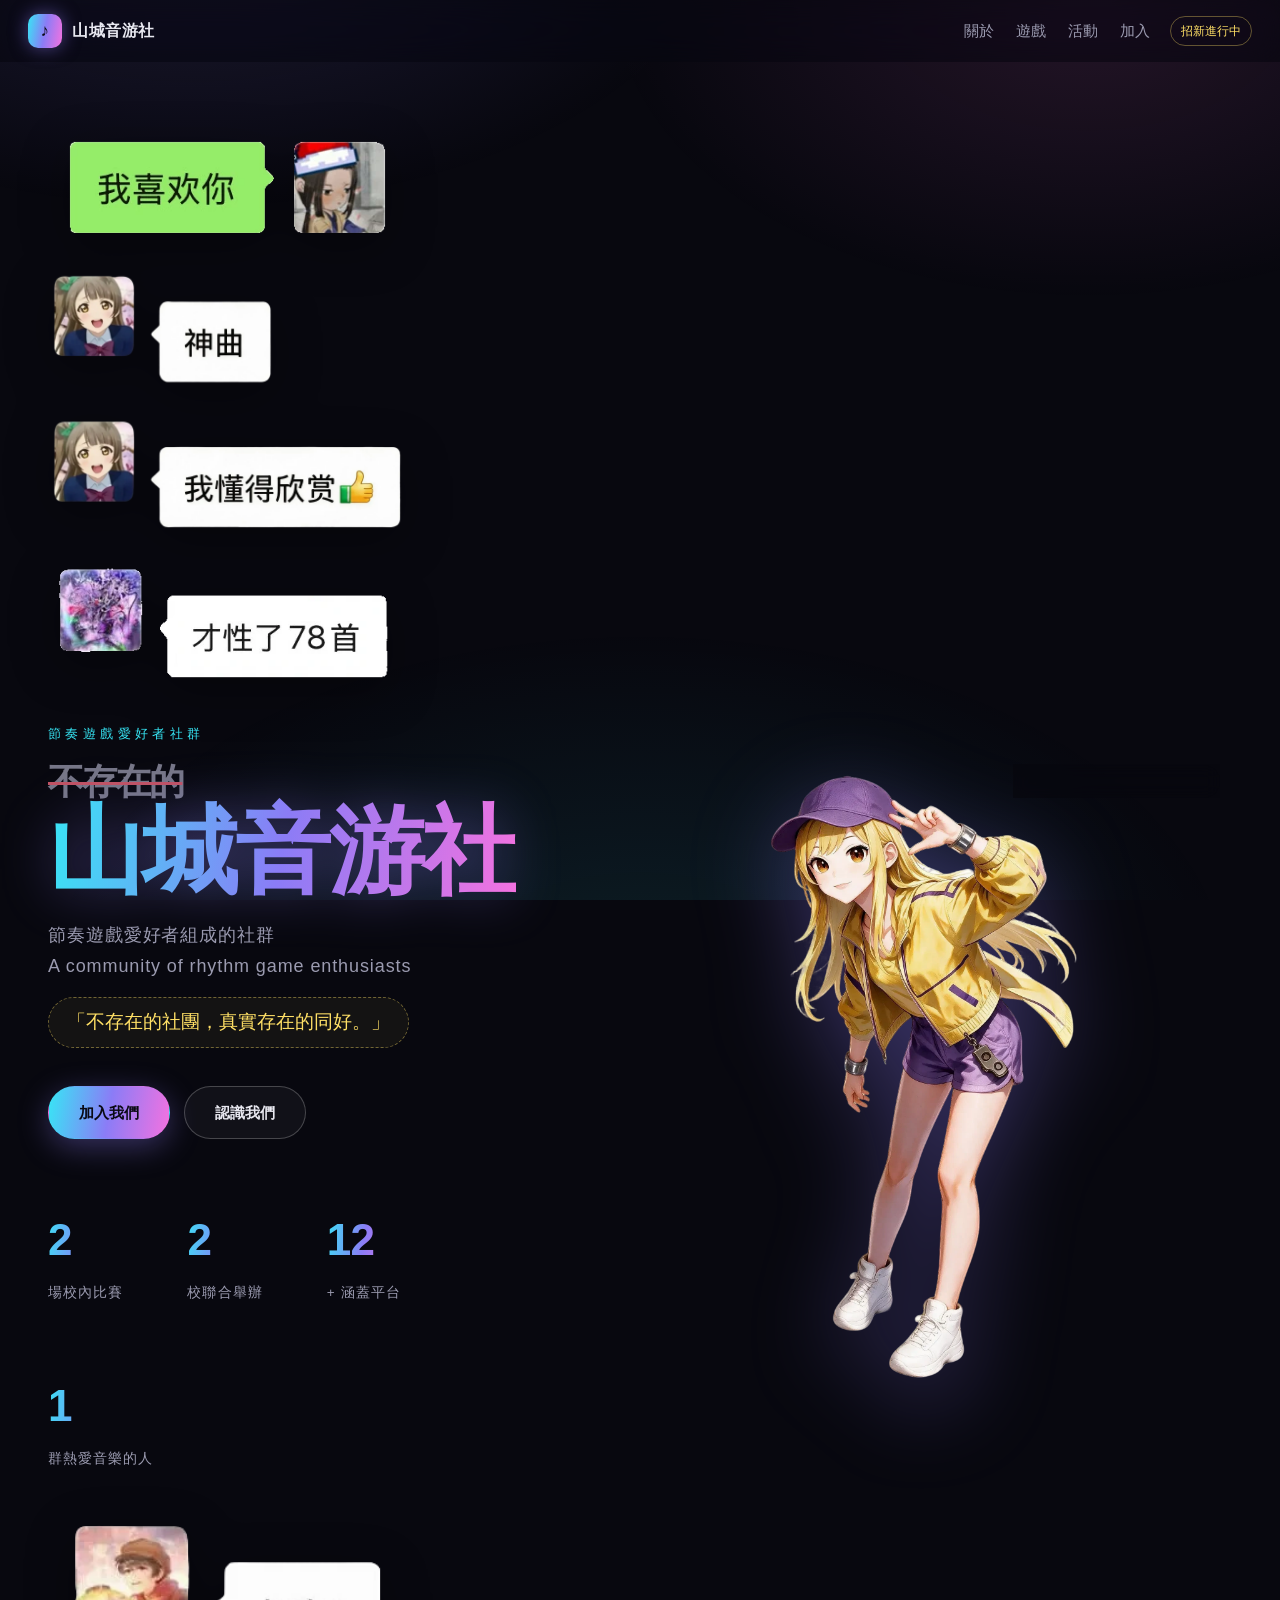
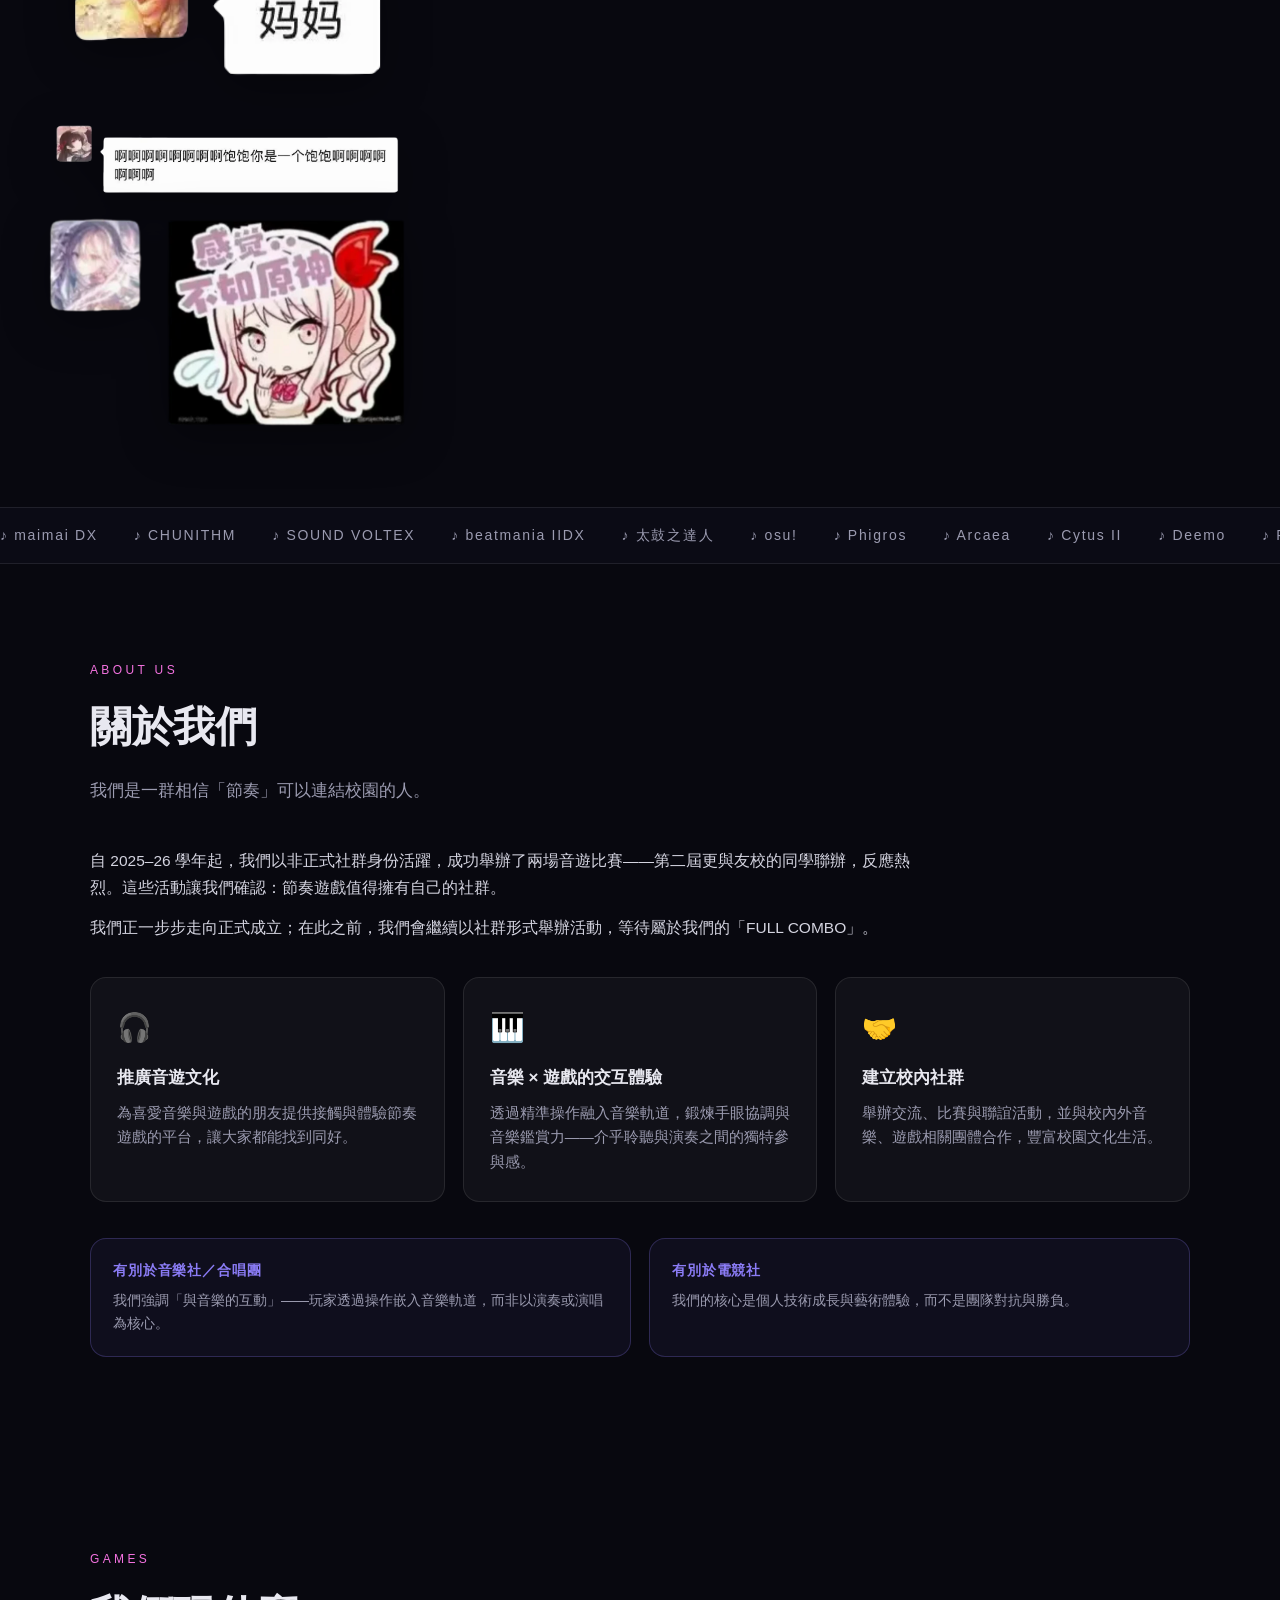
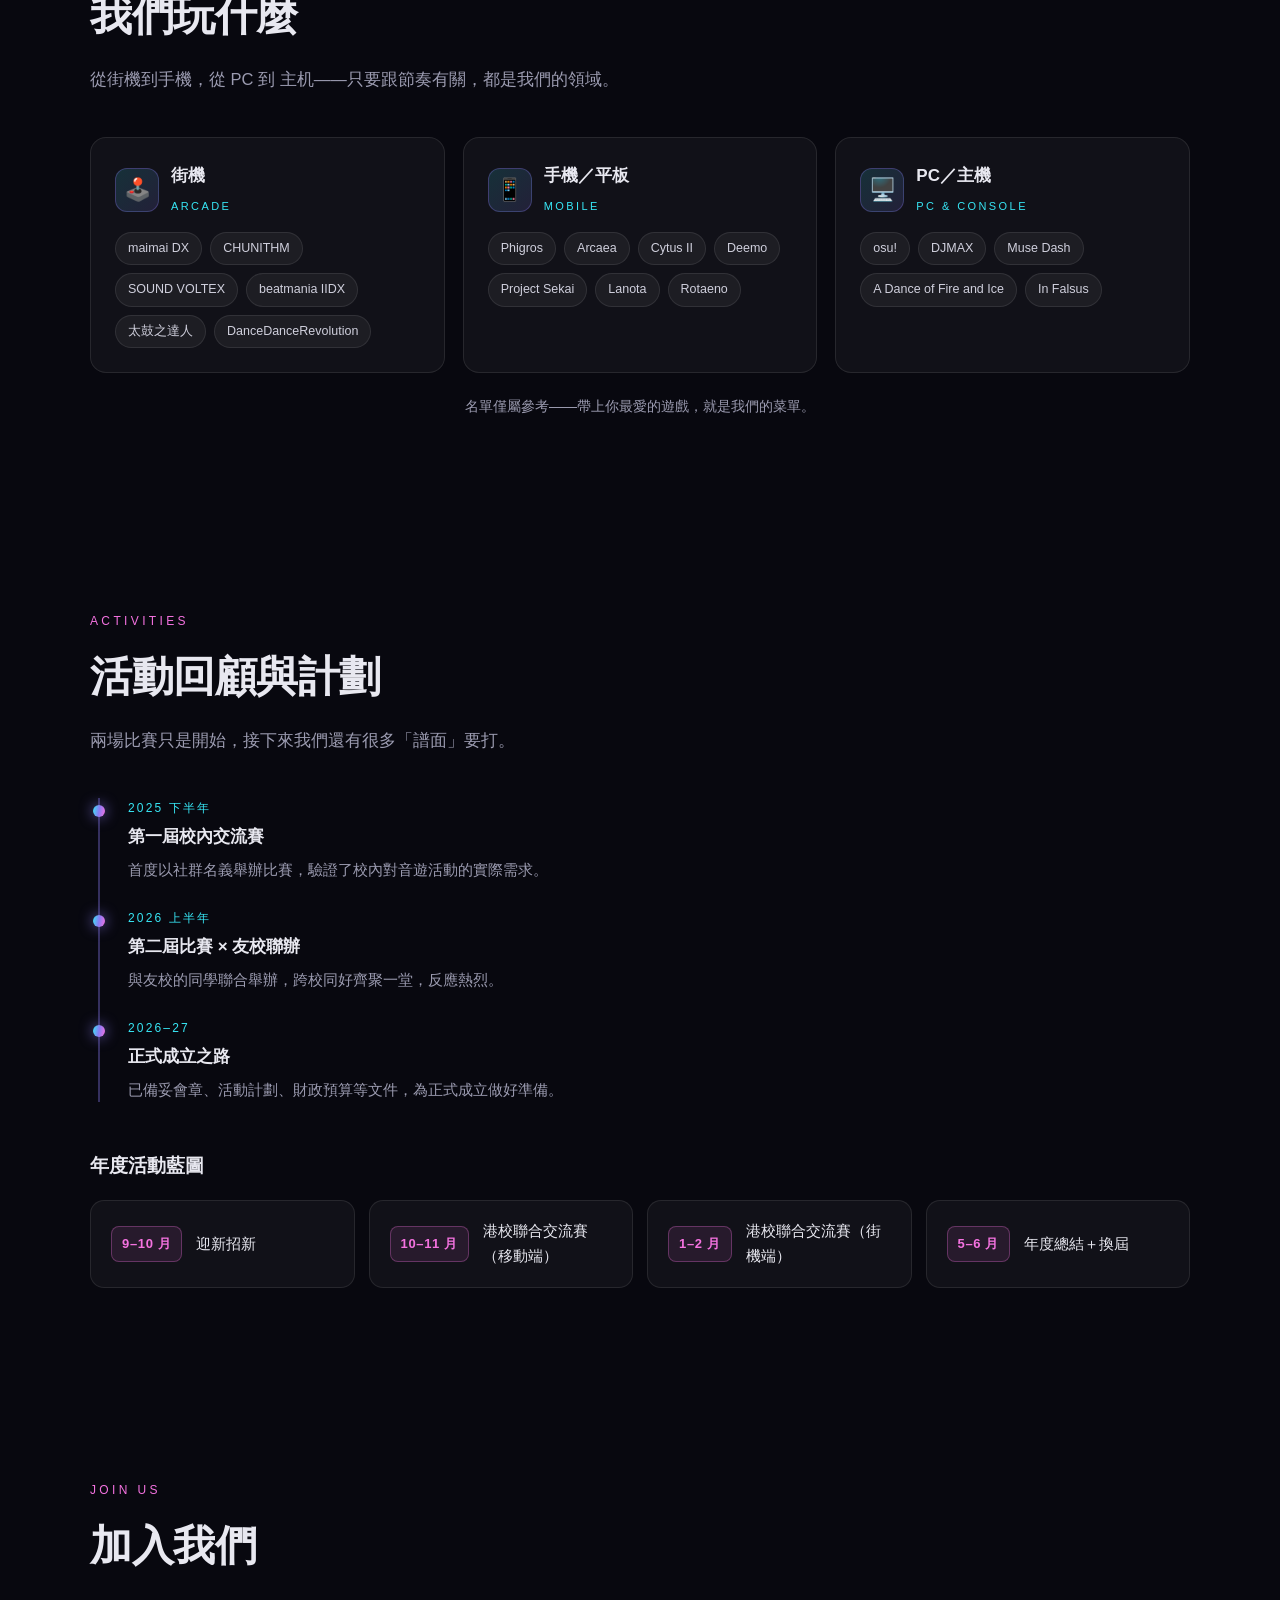
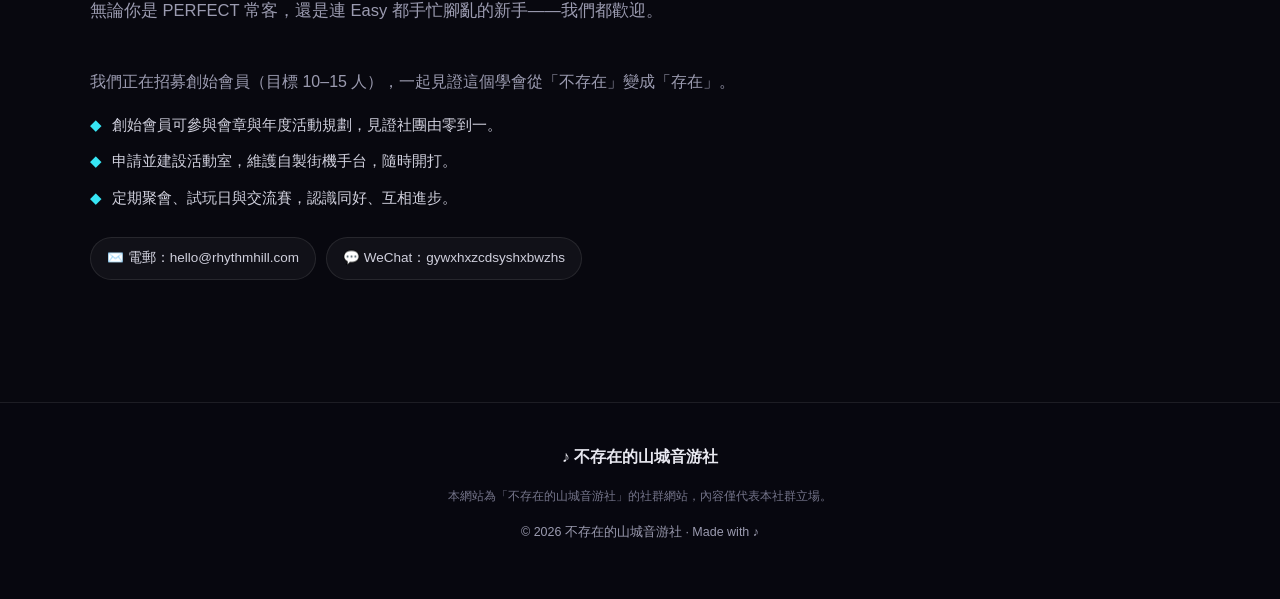
==== index.html @ 9be11602 "Split chat messages above and below hero text to avoid marquee overlap" ====
<!DOCTYPE html>
<html lang="zh-Hant">
<head>
  <meta charset="UTF-8">
  <meta name="viewport" content="width=device-width, initial-scale=1.0">
  <title>不存在的山城音游社</title>
  <meta name="description" content="不存在的山城音游社：推廣節奏遊戲文化，舉辦比賽、交流與聯誼活動，集結愛好音樂與遊戲的同好。">
  <link rel="icon" href="data:image/svg+xml,<svg xmlns='http://www.w3.org/2000/svg' viewBox='0 0 100 100'><text y='.9em' font-size='90'>♪</text></svg>">
  <link rel="stylesheet" href="styles.css">
  <script>document.documentElement.classList.add('js-anim');</script>
</head>
<body>
  <canvas id="bg" aria-hidden="true"></canvas>

  <header class="nav">
    <a class="brand" href="#home">
      <span class="logo">♪</span>
      <span>山城音游社</span>
    </a>
    <nav class="links" aria-label="主選單">
      <a href="#about">關於</a>
      <a href="#games">遊戲</a>
      <a href="#activities">活動</a>
      <a href="#join">加入</a>
    </nav>
    <span class="nav-pill">招新進行中</span>
  </header>

  <main>
    <!-- ===================== HERO ===================== -->
    <section id="home" class="hero">
      <div class="hero-inner">
        <div class="msg-stack msg-stack-top">
          <div class="msg-item"><img src="assets/我喜欢你_cutout.webp" alt="角色發送的訊息「我喜歡你」" width="393" height="147"></div>
          <div class="msg-item"><img src="assets/czx_cutout.webp" alt="聊天訊息截圖" width="1464" height="1076"></div>
          <div class="msg-item"><img src="assets/aca_cutout.webp" alt="聊天訊息截圖" width="441" height="180"></div>
        </div>
        <div class="hero-text">
          <p class="hero-kicker reveal">節奏遊戲愛好者社群</p>
          <h1 class="hero-title reveal">
            <span class="strike">不存在的</span>
            <span class="grad">山城音游社</span>
          </h1>
          <p class="hero-sub reveal">節奏遊戲愛好者組成的社群<br>A community of rhythm game enthusiasts</p>
          <p class="hero-tagline reveal">「不存在的社團，真實存在的同好。」</p>
          <div class="hero-actions reveal">
            <a class="btn btn-primary" href="#join">加入我們</a>
            <a class="btn btn-ghost" href="#about">認識我們</a>
          </div>
          <div class="stats reveal">
            <div class="stat"><b data-count="2">0</b><span>場校內比賽</span></div>
            <div class="stat"><b data-count="2">0</b><span>校聯合舉辦</span></div>
            <div class="stat"><b data-count="12">0</b><span>+ 涵蓋平台</span></div>
            <div class="stat"><b data-count="1">0</b><span>群熱愛音樂的人</span></div>
          </div>
        </div>
        <div class="msg-stack">
          <div class="msg-item"><img src="assets/os_cutout.webp" alt="聊天訊息截圖" width="317" height="179"></div>
          <div class="msg-item"><img src="assets/xll_cutout.webp" alt="聊天訊息截圖" width="1007" height="235"></div>
          <div class="msg-item"><img src="assets/csf_cutout.webp" alt="聊天訊息截圖" width="1200" height="702"></div>
        </div>
        <div class="oc-wrap reveal" data-delay="240">
          <div class="oc-card">
            <img src="assets/OC_2.1.1_cutout.webp" alt="山城音游社原創角色吉祥物（透明背景）" width="2048" height="2048">
          </div>
          <span class="oc-badge">★ ORIGINAL CHARACTER</span>
        </div>
      </div>
    </section>

    <!-- ===================== MARQUEE ===================== -->
    <div class="marquee" aria-hidden="true">
      <div class="marquee-track">
        <span>♪ maimai DX</span><span>♪ CHUNITHM</span><span>♪ SOUND VOLTEX</span><span>♪ beatmania IIDX</span><span>♪ 太鼓之達人</span><span>♪ osu!</span><span>♪ Phigros</span><span>♪ Arcaea</span><span>♪ Cytus II</span><span>♪ Deemo</span><span>♪ Project Sekai</span><span>♪ DJMAX</span>
        <span>♪ maimai DX</span><span>♪ CHUNITHM</span><span>♪ SOUND VOLTEX</span><span>♪ beatmania IIDX</span><span>♪ 太鼓之達人</span><span>♪ osu!</span><span>♪ Phigros</span><span>♪ Arcaea</span><span>♪ Cytus II</span><span>♪ Deemo</span><span>♪ Project Sekai</span><span>♪ DJMAX</span>
      </div>
    </div>

    <!-- ===================== ABOUT ===================== -->
    <section id="about" class="block">
      <div class="wrap">
        <p class="kicker reveal">About Us</p>
        <h2 class="title reveal">關於我們</h2>
        <p class="lead reveal">我們是一群相信「節奏」可以連結校園的人。</p>

        <div class="prose reveal">
          <p>自 2025–26 學年起，我們以非正式社群身份活躍，成功舉辦了兩場音遊比賽——第二屆更與友校的同學聯辦，反應熱烈。這些活動讓我們確認：節奏遊戲值得擁有自己的社群。</p>
          <p>我們正一步步走向正式成立；在此之前，我們會繼續以社群形式舉辦活動，等待屬於我們的「FULL COMBO」。</p>
        </div>

        <div class="mission-grid">
          <div class="card reveal">
            <div class="icon">🎧</div>
            <h3>推廣音遊文化</h3>
            <p>為喜愛音樂與遊戲的朋友提供接觸與體驗節奏遊戲的平台，讓大家都能找到同好。</p>
          </div>
          <div class="card reveal">
            <div class="icon">🎹</div>
            <h3>音樂 × 遊戲的交互體驗</h3>
            <p>透過精準操作融入音樂軌道，鍛煉手眼協調與音樂鑑賞力——介乎聆聽與演奏之間的獨特參與感。</p>
          </div>
          <div class="card reveal">
            <div class="icon">🤝</div>
            <h3>建立校內社群</h3>
            <p>舉辦交流、比賽與聯誼活動，並與校內外音樂、遊戲相關團體合作，豐富校園文化生活。</p>
          </div>
        </div>

        <div class="diff-grid">
          <div class="diff reveal">
            <h4>有別於音樂社／合唱團</h4>
            <p>我們強調「與音樂的互動」——玩家透過操作嵌入音樂軌道，而非以演奏或演唱為核心。</p>
          </div>
          <div class="diff reveal">
            <h4>有別於電競社</h4>
            <p>我們的核心是個人技術成長與藝術體驗，而不是團隊對抗與勝負。</p>
          </div>
        </div>
      </div>
    </section>

    <!-- ===================== GAMES ===================== -->
    <section id="games" class="block">
      <div class="wrap">
        <p class="kicker reveal">Games</p>
        <h2 class="title reveal">我們玩什麼</h2>
        <p class="lead reveal">從街機到手機，從 PC 到 主机——只要跟節奏有關，都是我們的領域。</p>

        <div class="games-grid">
          <div class="game-card reveal">
            <div class="ghead">
              <span class="gicon">🕹️</span>
              <div>
                <h3>街機</h3>
                <span class="gen">ARCADE</span>
              </div>
            </div>
            <div class="chips">
              <span class="chip">maimai DX</span>
              <span class="chip">CHUNITHM</span>
              <span class="chip">SOUND VOLTEX</span>
              <span class="chip">beatmania IIDX</span>
              <span class="chip">太鼓之達人</span>
              <span class="chip">DanceDanceRevolution</span>
            </div>
          </div>

          <div class="game-card reveal">
            <div class="ghead">
              <span class="gicon">📱</span>
              <div>
                <h3>手機／平板</h3>
                <span class="gen">MOBILE</span>
              </div>
            </div>
            <div class="chips">
              <span class="chip">Phigros</span>
              <span class="chip">Arcaea</span>
              <span class="chip">Cytus II</span>
              <span class="chip">Deemo</span>
              <span class="chip">Project Sekai</span>
              <span class="chip">Lanota</span>
              <span class="chip">Rotaeno</span>
            </div>
          </div>

          <div class="game-card reveal">
            <div class="ghead">
              <span class="gicon">🖥️</span>
              <div>
                <h3>PC／主機</h3>
                <span class="gen">PC &amp; CONSOLE</span>
              </div>
            </div>
            <div class="chips">
              <span class="chip">osu!</span>
              <span class="chip">DJMAX</span>
              <span class="chip">Muse Dash</span>
              <span class="chip">A Dance of Fire and Ice</span>
              <span class="chip">In Falsus</span>
            </div>
          </div>
        </div>

        <p class="games-note reveal">名單僅屬參考——帶上你最愛的遊戲，就是我們的菜單。</p>
      </div>
    </section>

    <!-- ===================== ACTIVITIES ===================== -->
    <section id="activities" class="block">
      <div class="wrap">
        <p class="kicker reveal">Activities</p>
        <h2 class="title reveal">活動回顧與計劃</h2>
        <p class="lead reveal">兩場比賽只是開始，接下來我們還有很多「譜面」要打。</p>

        <div class="timeline">
          <div class="tl-item reveal">
            <div class="tl-time">2025 下半年</div>
            <h3>第一屆校內交流賽</h3>
            <p>首度以社群名義舉辦比賽，驗證了校內對音遊活動的實際需求。</p>
          </div>
          <div class="tl-item reveal">
            <div class="tl-time">2026 上半年</div>
            <h3>第二屆比賽 × 友校聯辦</h3>
            <p>與友校的同學聯合舉辦，跨校同好齊聚一堂，反應熱烈。</p>
          </div>
          <div class="tl-item reveal">
            <div class="tl-time">2026–27</div>
            <h3>正式成立之路</h3>
            <p>已備妥會章、活動計劃、財政預算等文件，為正式成立做好準備。</p>
          </div>
        </div>

        <h3 class="sub-title reveal">年度活動藍圖</h3>
        <div class="blueprint">
          <div class="bp reveal"><span class="month">9–10 月</span><p>迎新招新</p></div>
          <div class="bp reveal"><span class="month">10–11 月</span><p>港校聯合交流賽（移動端）</p></div>
          <div class="bp reveal"><span class="month">1–2 月</span><p>港校聯合交流賽（街機端）</p></div>
          <div class="bp reveal"><span class="month">5–6 月</span><p>年度總結＋換屆</p></div>
        </div>
      </div>
    </section>

    <!-- ===================== JOIN ===================== -->
    <section id="join" class="block">
      <div class="wrap">
        <p class="kicker reveal">Join Us</p>
        <h2 class="title reveal">加入我們</h2>
        <p class="lead reveal">無論你是 PERFECT 常客，還是連 Easy 都手忙腳亂的新手——我們都歡迎。</p>

        <div class="join-grid">
          <div class="join-info">
            <p>我們正在招募創始會員（目標 10–15 人），一起見證這個學會從「不存在」變成「存在」。</p>
            <ul class="join-list">
              <li><span class="dot">◆</span>創始會員可參與會章與年度活動規劃，見證社團由零到一。</li>
              <li><span class="dot">◆</span>申請並建設活動室，維護自製街機手台，隨時開打。</li>
              <li><span class="dot">◆</span>定期聚會、試玩日與交流賽，認識同好、互相進步。</li>
            </ul>

            <div class="contacts">
              <a class="contact-chip" href="mailto:hello@rhythmhill.com">✉️ 電郵：hello@rhythmhill.com</a>
              <span class="contact-chip">💬 WeChat：gywxhxzcdsyshxbwzhs</span>
            </div>
          </div>
        </div>
      </div>
    </section>
  </main>

  <footer>
    <div class="foot-wrap">
      <div class="foot-brand">♪ 不存在的山城音游社</div>
      <p class="disclaimer">本網站為「不存在的山城音游社」的社群網站，內容僅代表本社群立場。</p>
      <p class="copyright">© 2026 不存在的山城音游社 · Made with ♪</p>
    </div>
  </footer>

  <div id="combo-layer" aria-hidden="true"></div>
  <script src="script.js"></script>
</body>
</html>
---- styles.css ----
:root {
  --bg: #08080f;
  --panel: rgba(255, 255, 255, .04);
  --border: rgba(255, 255, 255, .09);
  --text: #e8e8f0;
  --muted: #9b9bb0;
  --cyan: #37e6f5;
  --magenta: #f472e0;
  --violet: #8b7cf6;
  --gold: #ffe066;
  --red: #ff6b81;
  --grad: linear-gradient(100deg, var(--cyan), var(--violet) 50%, var(--magenta));
  --ease-out: cubic-bezier(0.23, 1, 0.32, 1);
  --ease-in-out: cubic-bezier(0.77, 0, 0.175, 1);
  --ease-drawer: cubic-bezier(0.32, 0.72, 0, 1);
  --radius: 16px;
  --shadow: 0 18px 50px rgba(0, 0, 0, .45);
}

* { margin: 0; padding: 0; box-sizing: border-box; }

html { scroll-behavior: smooth; }

body {
  background: var(--bg);
  color: var(--text);
  font-family: "Segoe UI", "PingFang TC", "Microsoft JhengHei", "Noto Sans TC", "Microsoft YaHei", sans-serif;
  line-height: 1.7;
  overflow-x: hidden;
}

body::before {
  content: "";
  position: fixed;
  inset: 0;
  background:
    radial-gradient(900px 500px at 15% -10%, rgba(139, 124, 246, .16), transparent 60%),
    radial-gradient(800px 500px at 85% 0%, rgba(244, 114, 224, .12), transparent 60%),
    radial-gradient(1000px 600px at 50% 110%, rgba(55, 230, 245, .10), transparent 60%);
  pointer-events: none;
  z-index: 0;
}

canvas#bg {
  position: fixed;
  inset: 0;
  width: 100%;
  height: 100%;
  z-index: 0;
  pointer-events: none;
  opacity: .55;
}

::selection { background: rgba(139, 124, 246, .45); }

::-webkit-scrollbar { width: 10px; }
::-webkit-scrollbar-track { background: var(--bg); }
::-webkit-scrollbar-thumb { background: rgba(139, 124, 246, .35); border-radius: 99px; }
::-webkit-scrollbar-thumb:hover { background: rgba(139, 124, 246, .6); }

/* ---------------- Nav ---------------- */

header.nav {
  position: fixed;
  top: 0; left: 0; right: 0;
  z-index: 50;
  display: flex;
  align-items: center;
  gap: 20px;
  padding: 14px 28px;
  backdrop-filter: blur(16px) saturate(150%);
  background: rgba(8, 8, 15, .62);
  transition: background .3s ease, box-shadow .3s ease;
}

header.nav::after {
  content: "";
  position: absolute;
  left: 0; right: 0; bottom: 0;
  height: 1px;
  background: linear-gradient(90deg, transparent, rgba(139, 124, 246, .35), transparent);
  opacity: 0;
  transition: opacity .3s ease;
}

header.nav.scrolled {
  background: rgba(8, 8, 15, .86);
  box-shadow: 0 10px 30px rgba(0, 0, 0, .35);
}

header.nav.scrolled::after { opacity: 1; }

.brand {
  display: flex;
  align-items: center;
  gap: 10px;
  font-weight: 800;
  letter-spacing: .5px;
  color: var(--text);
  text-decoration: none;
}

.brand .logo {
  width: 34px;
  height: 34px;
  border-radius: 10px;
  background: var(--grad);
  display: grid;
  place-items: center;
  font-size: 17px;
  color: #0a0a14;
  box-shadow: 0 0 18px rgba(139, 124, 246, .5);
}

nav.links { display: flex; gap: 22px; margin-left: auto; }

nav.links a {
  color: var(--muted);
  text-decoration: none;
  font-size: 14.5px;
  transition: color .2s;
}

nav.links a:hover,
nav.links a.active { color: var(--text); }

.nav-pill {
  font-size: 12px;
  color: var(--gold);
  border: 1px solid rgba(255, 224, 102, .35);
  padding: 4px 10px;
  border-radius: 999px;
  white-space: nowrap;
}

/* ---------------- Hero ---------------- */

.hero {
  min-height: 100vh;
  display: flex;
  align-items: center;
  justify-content: center;
  text-align: center;
  padding: 120px 24px 80px;
  position: relative;
  z-index: 1;
}

.hero-inner {
  display: grid;
  grid-template-columns: minmax(0, 1fr) auto;
  grid-template-areas:
    "mtop mascot"
    "text mascot"
    "mmsgs mascot";
  gap: 28px 24px;
  align-items: center;
  max-width: none;
  width: 100%;
  padding: 0 24px;
  position: relative;
}

.hero-text {
  grid-area: text;
  text-align: left;
  max-width: 520px;
  margin: 0;
}

.hero-text .hero-actions,
.hero-text .stats { justify-content: flex-start; }

.hero-kicker {
  letter-spacing: .35em;
  font-size: 12.5px;
  color: var(--cyan);
  text-transform: uppercase;
  margin-bottom: 18px;
  opacity: .9;
}

.hero-title {
  font-size: clamp(44px, 9vw, 96px);
  line-height: 1.05;
  font-weight: 900;
  letter-spacing: -0.025em;
  font-optical-sizing: auto;
  margin-bottom: 18px;
}

.hero-title .strike {
  display: block;
  font-size: .38em;
  color: var(--muted);
  text-decoration: line-through;
  text-decoration-color: var(--red);
  text-decoration-thickness: 3px;
  opacity: .75;
}

.grad {
  background: var(--grad);
  -webkit-background-clip: text;
  background-clip: text;
  color: transparent;
  filter: drop-shadow(0 0 26px rgba(139, 124, 246, .45));
}

.hero-sub {
  color: var(--muted);
  font-size: clamp(14px, 2.2vw, 18px);
  letter-spacing: .05em;
  margin-bottom: 16px;
}

.hero-tagline {
  display: inline-block;
  font-size: clamp(15px, 2.4vw, 19px);
  color: var(--gold);
  border: 1px dashed rgba(255, 224, 102, .4);
  padding: 8px 18px;
  border-radius: 999px;
  margin-bottom: 38px;
  background: rgba(255, 224, 102, .05);
}

.hero-actions {
  display: flex;
  gap: 14px;
  flex-wrap: wrap;
  justify-content: center;
  margin-bottom: 64px;
}

.btn {
  padding: 13px 30px;
  border-radius: 999px;
  font-weight: 700;
  text-decoration: none;
  font-size: 15px;
  transition: transform 220ms var(--ease-out), box-shadow 220ms var(--ease-out), border-color 220ms ease, color 220ms ease;
  border: 1px solid transparent;
}

.btn:active {
  transform: scale(.97);
  transition-duration: 100ms;
}

.btn:focus-visible,
a:focus-visible,
button:focus-visible,
input:focus-visible,
textarea:focus-visible {
  outline: 2px solid var(--cyan);
  outline-offset: 3px;
}

.btn-primary {
  background: var(--grad);
  color: #0a0a14;
  box-shadow: 0 8px 30px rgba(139, 124, 246, .35);
}

.btn-ghost {
  border-color: rgba(255, 255, 255, .22);
  color: var(--text);
  background: rgba(255, 255, 255, .04);
}

.stats {
  display: flex;
  gap: clamp(20px, 5vw, 64px);
  flex-wrap: wrap;
  justify-content: center;
}

.stat b {
  display: block;
  font-size: clamp(30px, 5vw, 44px);
  font-weight: 900;
  letter-spacing: -0.02em;
  font-variant-numeric: tabular-nums;
  background: var(--grad);
  -webkit-background-clip: text;
  background-clip: text;
  color: transparent;
}

.stat span {
  color: var(--muted);
  font-size: 13.5px;
  letter-spacing: .08em;
}

/* ---------------- Marquee ---------------- */

.marquee {
  overflow: hidden;
  border-top: 1px solid var(--border);
  border-bottom: 1px solid var(--border);
  padding: 16px 0;
  position: relative;
  z-index: 1;
  background: rgba(14, 14, 26, .6);
}

.marquee-track {
  display: flex;
  gap: 36px;
  width: max-content;
  animation: scroll 36s linear infinite;
  will-change: transform;
}

.marquee span {
  color: var(--muted);
  font-size: 14px;
  letter-spacing: .12em;
  white-space: nowrap;
}

@keyframes scroll { to { transform: translateX(-50%); } }

/* ---------------- Sections ---------------- */

section.block {
  padding: 96px 24px;
  position: relative;
  z-index: 1;
  scroll-margin-top: 72px;
}

.wrap { max-width: 1100px; margin: 0 auto; }

.kicker {
  color: var(--magenta);
  letter-spacing: .28em;
  font-size: 12px;
  text-transform: uppercase;
  margin-bottom: 10px;
}

h2.title {
  font-size: clamp(28px, 4.6vw, 42px);
  font-weight: 900;
  letter-spacing: -0.01em;
  margin-bottom: 14px;
}

.lead {
  color: var(--muted);
  max-width: 640px;
  margin-bottom: 44px;
  font-size: 16.5px;
}

.sub-title {
  font-size: 19px;
  margin: 10px 0 18px;
}

.prose p { margin-bottom: 14px; color: #d4d4e0; font-size: 15.5px; }
.prose { margin-bottom: 36px; max-width: 820px; }

/* ---------------- Cards & callouts ---------------- */

.mission-grid {
  display: grid;
  grid-template-columns: repeat(auto-fit, minmax(260px, 1fr));
  gap: 18px;
  margin-bottom: 36px;
}

.card {
  background: var(--panel);
  border: 1px solid var(--border);
  border-radius: var(--radius);
  padding: 26px;
  transition: transform 220ms var(--ease-out), border-color 220ms ease, box-shadow 220ms ease;
}

.card .icon { font-size: 28px; margin-bottom: 12px; }
.card h3 { font-size: 17px; margin-bottom: 8px; }
.card p { color: var(--muted); font-size: 14.5px; }

.callout {
  display: flex;
  gap: 14px;
  align-items: flex-start;
  background: rgba(255, 224, 102, .05);
  border: 1px solid rgba(255, 224, 102, .28);
  border-radius: var(--radius);
  padding: 18px 20px;
  margin-bottom: 40px;
}

.callout .ico { font-size: 22px; line-height: 1.4; }
.callout p { font-size: 14.5px; color: #d8d8e4; }
.callout a { color: var(--gold); }

.diff-grid {
  display: grid;
  grid-template-columns: repeat(auto-fit, minmax(280px, 1fr));
  gap: 18px;
}

.diff {
  background: rgba(139, 124, 246, .06);
  border: 1px solid rgba(139, 124, 246, .25);
  border-radius: var(--radius);
  padding: 20px 22px;
}

.diff h4 {
  font-size: 14px;
  letter-spacing: .06em;
  color: var(--violet);
  margin-bottom: 6px;
}

.diff p { font-size: 14px; color: var(--muted); }

/* ---------------- Mascot ---------------- */

.oc-wrap {
  grid-area: mascot;
  position: relative;
  max-width: min(70vw, 1100px);
  width: 100%;
  justify-self: end;
}

.oc-card {
  position: relative;
  line-height: 0;
  transition: transform 220ms var(--ease-out);
}

.oc-card img {
  display: block;
  width: 100%;
  height: auto;
  filter: drop-shadow(0 24px 44px rgba(139, 124, 246, .35));
  animation: mascotFloat 4.8s ease-in-out infinite;
}

@keyframes mascotFloat {
  0%, 100% { transform: translateY(0); }
  50% { transform: translateY(-9px); }
}

.oc-badge {
  position: absolute;
  top: 12px;
  right: 12px;
  background: rgba(8, 8, 15, .72);
  backdrop-filter: blur(8px);
  color: var(--gold);
  font-size: 11px;
  letter-spacing: .18em;
  padding: 6px 14px;
  border-radius: 999px;
  border: 1px solid rgba(255, 224, 102, .35);
  white-space: nowrap;
}

.msg-stack,
.msg-stack-top {
  position: static;
  width: clamp(240px, 28vw, 360px);
  justify-self: start;
  z-index: 3;
  display: flex;
  flex-direction: column;
  gap: 16px;
}

.msg-stack { grid-area: mmsgs; }
.msg-stack-top { grid-area: mtop; }

.msg-item {
  animation: msgDropIn 500ms var(--ease-out) backwards;
  transition: transform 220ms var(--ease-out);
}

.msg-item:nth-child(even) { --tilt: 1.6deg; }
.msg-item:nth-child(odd) { --tilt: -1.6deg; }

.msg-stack-top .msg-item:nth-child(1) { animation-delay: 0ms; }
.msg-stack-top .msg-item:nth-child(2) { animation-delay: 130ms; }
.msg-stack-top .msg-item:nth-child(3) { animation-delay: 260ms; }
.msg-stack:not(.msg-stack-top) .msg-item:nth-child(1) { animation-delay: 390ms; }
.msg-stack:not(.msg-stack-top) .msg-item:nth-child(2) { animation-delay: 520ms; }
.msg-stack:not(.msg-stack-top) .msg-item:nth-child(3) { animation-delay: 650ms; }

.msg-item img {
  display: block;
  width: 100%;
  height: auto;
  filter: drop-shadow(0 12px 24px rgba(0, 0, 0, .35));
  animation: msgFloat 5s ease-in-out 1600ms infinite;
}

@keyframes msgDropIn {
  0%   { opacity: 0; transform: translateY(-16px) scale(.9) rotate(var(--tilt, 0deg)); }
  55%  { opacity: 1; transform: translateY(3px) scale(1.05) rotate(var(--tilt, 0deg)); }
  100% { opacity: 1; transform: translateY(0) scale(1) rotate(var(--tilt, 0deg)); }
}

@keyframes msgFloat {
  0%, 100% { transform: translateY(0); }
  50% { transform: translateY(-8px); }
}

/* ---------------- Games ---------------- */

.games-grid {
  display: grid;
  grid-template-columns: repeat(auto-fit, minmax(280px, 1fr));
  gap: 18px;
}

.game-card {
  background: var(--panel);
  border: 1px solid var(--border);
  border-radius: var(--radius);
  padding: 24px;
  transition: transform 220ms var(--ease-out), border-color 220ms ease, box-shadow 220ms ease;
}

.game-card .ghead {
  display: flex;
  align-items: center;
  gap: 12px;
  margin-bottom: 14px;
}

.game-card .ghead .gicon {
  width: 44px;
  height: 44px;
  border-radius: 12px;
  display: grid;
  place-items: center;
  font-size: 22px;
  background: linear-gradient(135deg, rgba(55, 230, 245, .15), rgba(139, 124, 246, .15));
  border: 1px solid rgba(139, 124, 246, .3);
}

.game-card h3 { font-size: 17px; }
.game-card .gen { font-size: 11px; letter-spacing: .22em; color: var(--cyan); }

.chips { display: flex; flex-wrap: wrap; gap: 8px; }

.chip {
  font-size: 12.5px;
  padding: 5px 12px;
  border-radius: 999px;
  background: rgba(255, 255, 255, .05);
  border: 1px solid var(--border);
  color: #d0d0dd;
}

.games-note {
  margin-top: 22px;
  color: var(--muted);
  font-size: 14px;
  text-align: center;
}

/* ---------------- Timeline & blueprint ---------------- */

.timeline {
  border-left: 2px solid rgba(139, 124, 246, .35);
  margin: 8px 0 48px 8px;
  padding-left: 28px;
  display: flex;
  flex-direction: column;
  gap: 26px;
}

.tl-item { position: relative; }

.tl-item::before {
  content: "";
  position: absolute;
  left: -35px;
  top: 7px;
  width: 12px;
  height: 12px;
  border-radius: 50%;
  background: var(--grad);
  box-shadow: 0 0 14px rgba(139, 124, 246, .8);
}

.tl-time {
  font-size: 12px;
  letter-spacing: .18em;
  color: var(--cyan);
  text-transform: uppercase;
}

.tl-item h3 { font-size: 17px; margin: 4px 0 6px; }
.tl-item p { color: var(--muted); font-size: 14.5px; }

.blueprint {
  display: grid;
  grid-template-columns: repeat(auto-fit, minmax(250px, 1fr));
  gap: 14px;
}

.bp {
  background: var(--panel);
  border: 1px solid var(--border);
  border-radius: 14px;
  padding: 18px 20px;
  display: flex;
  gap: 14px;
  align-items: center;
}

.bp .month {
  flex: none;
  font-weight: 900;
  font-size: 13px;
  color: var(--magenta);
  background: rgba(244, 114, 224, .10);
  border: 1px solid rgba(244, 114, 224, .3);
  padding: 6px 10px;
  border-radius: 8px;
  letter-spacing: .05em;
}

.bp p { font-size: 14.5px; }

/* ---------------- Join ---------------- */

.join-grid {
  display: grid;
  grid-template-columns: 1fr;
  gap: 40px;
  align-items: start;
}

.join-info { max-width: 720px; }

.join-info p { color: var(--muted); margin-bottom: 18px; }

.join-list {
  list-style: none;
  display: flex;
  flex-direction: column;
  gap: 12px;
  margin-bottom: 26px;
}

.join-list li { display: flex; gap: 10px; font-size: 14.5px; color: #d0d0dd; }
.join-list .dot { color: var(--cyan); }

.contacts {
  display: flex;
  flex-wrap: wrap;
  gap: 10px;
  margin-bottom: 26px;
}

.contact-chip {
  display: inline-flex;
  align-items: center;
  gap: 8px;
  padding: 9px 16px;
  border-radius: 999px;
  background: var(--panel);
  border: 1px solid var(--border);
  font-size: 13.5px;
  color: #d0d0dd;
  text-decoration: none;
  transition: border-color .2s, color .2s;
}

.contact-chip:hover { border-color: var(--cyan); color: var(--cyan); }
.contact-chip.tba { opacity: .55; cursor: default; }

.download-btn { margin-bottom: 8px; }

@media (hover: hover) and (pointer: fine) {
  .btn-primary:hover {
    transform: translateY(-2px);
    box-shadow: 0 12px 40px rgba(139, 124, 246, .55);
  }

  .btn-ghost:hover {
    border-color: var(--cyan);
    color: var(--cyan);
    transform: translateY(-2px);
  }

  .card:hover {
    transform: translateY(-4px);
    border-color: rgba(139, 124, 246, .5);
    box-shadow: var(--shadow);
  }

  .game-card:hover {
    transform: translateY(-4px);
    border-color: rgba(55, 230, 245, .4);
    box-shadow: var(--shadow);
  }

  .oc-wrap:hover .oc-card {
    transform: translateY(-5px) scale(1.01);
  }

  .msg-item:hover {
    transform: scale(1.05) rotate(0deg);
  }
}

.form-card {
  background: var(--panel);
  border: 1px solid var(--border);
  border-radius: var(--radius);
  padding: 28px;
  box-shadow: var(--shadow);
}

.form-card h3 { margin-bottom: 18px; font-size: 18px; }

.field { margin-bottom: 14px; }

.field label {
  display: block;
  font-size: 12.5px;
  color: var(--muted);
  margin-bottom: 6px;
  letter-spacing: .05em;
}

.field input,
.field textarea {
  width: 100%;
  padding: 11px 14px;
  border-radius: 10px;
  border: 1px solid var(--border);
  background: rgba(8, 8, 15, .6);
  color: var(--text);
  font: inherit;
  font-size: 14px;
  outline: none;
  transition: border-color .2s, box-shadow .2s;
}

.field input:focus,
.field textarea:focus {
  border-color: var(--cyan);
  box-shadow: 0 0 0 3px rgba(55, 230, 245, .12);
}

.field textarea { resize: vertical; min-height: 84px; }
.form-note { font-size: 12px; color: var(--muted); margin-top: 10px; }

.btn-block {
  width: 100%;
  margin-top: 6px;
  cursor: pointer;
  font-family: inherit;
  font-size: 15px;
  border: none;
}

/* ---------------- Footer ---------------- */

footer {
  border-top: 1px solid var(--border);
  padding: 40px 24px 56px;
  position: relative;
  z-index: 1;
  background: rgba(8, 8, 15, .6);
}

.foot-wrap {
  max-width: 1100px;
  margin: 0 auto;
  display: flex;
  flex-direction: column;
  gap: 16px;
  align-items: center;
  text-align: center;
}

.foot-brand { font-weight: 800; }

.disclaimer { font-size: 12px; color: #76768c; max-width: 720px; }
.copyright { font-size: 12.5px; color: var(--muted); }

/* ---------------- Combo easter egg ---------------- */

#combo-layer {
  position: fixed;
  inset: 0;
  z-index: 120;
  pointer-events: none;
}

.combo-pop {
  position: fixed;
  transform: translate(-50%, -50%);
  font-weight: 900;
  font-size: 26px;
  letter-spacing: .04em;
  text-shadow: 0 0 18px currentColor;
  animation: comboFloat .85s cubic-bezier(.16, 1, .3, 1) forwards;
}

.combo-pop.perfect { color: var(--gold); }
.combo-pop.great { color: var(--cyan); }
.combo-pop.good { color: var(--violet); }
.combo-pop.miss { color: var(--red); font-size: 20px; }

.combo-pop small {
  display: block;
  text-align: center;
  font-size: .5em;
  opacity: .85;
  margin-top: 2px;
}

@keyframes comboFloat {
  0%   { opacity: 0; transform: translate(-50%, -50%) scale(.7); }
  15%  { opacity: 1; transform: translate(-50%, -50%) scale(1.08); }
  100% { opacity: 0; transform: translate(-50%, -110%) scale(1); }
}

@keyframes comboFade {
  from { opacity: 1; }
  to   { opacity: 0; }
}

/* ---------------- Reveal ---------------- */

.js-anim .reveal {
  opacity: 0;
  transform: translateY(18px);
  transition: opacity 600ms var(--ease-out), transform 600ms var(--ease-out);
}

.js-anim .reveal.visible {
  opacity: 1;
  transform: none;
}

/* ---------------- Responsive ---------------- */

@media (max-width: 1180px) {
  nav.links { display: none; }
  header.nav { padding: 12px 18px; }
  section.block { padding: 72px 20px; }
  .hero { padding: 110px 16px 64px; }
  .hero-inner {
    grid-template-columns: 1fr;
    grid-template-areas:
      "mtop"
      "text"
      "mmsgs"
      "mascot";
    gap: 32px 0;
    max-width: 640px;
    margin: 0 auto;
    padding: 0;
  }
  .hero-text {
    text-align: center;
    margin: 0;
  }
  .hero-text .hero-actions,
  .hero-text .stats { justify-content: center; }
  .msg-stack,
  .msg-stack-top {
    width: min(240px, 78vw);
    justify-self: center;
    margin: 0;
    gap: 12px;
  }
  .oc-wrap {
    max-width: 420px;
    margin: 0 auto;
    justify-self: center;
  }
}

@media (max-width: 1500px) and (min-width: 1181px) {
  .oc-wrap { max-width: min(50vw, 760px); }
}

@media (prefers-reduced-motion: reduce) {
  html { scroll-behavior: auto; }

  .js-anim .reveal {
    opacity: 1;
    transform: none;
    transition: opacity 200ms ease;
  }

  .marquee-track { animation: none; }
  .combo-pop { animation: comboFade 200ms ease-out forwards; }
  .oc-card img { animation: none; }
  .msg-item { animation: none; }
  .msg-item img { animation: none; }
  .msg-item:hover { transform: none; }

  .btn:hover,
  .btn-primary:hover,
  .btn-ghost:hover,
  .card:hover,
  .game-card:hover,
  .oc-wrap:hover .oc-card {
    transform: none;
  }
}

@media (prefers-reduced-transparency: reduce) {
  header.nav {
    background: rgba(8, 8, 15, .97);
    backdrop-filter: none;
  }
}
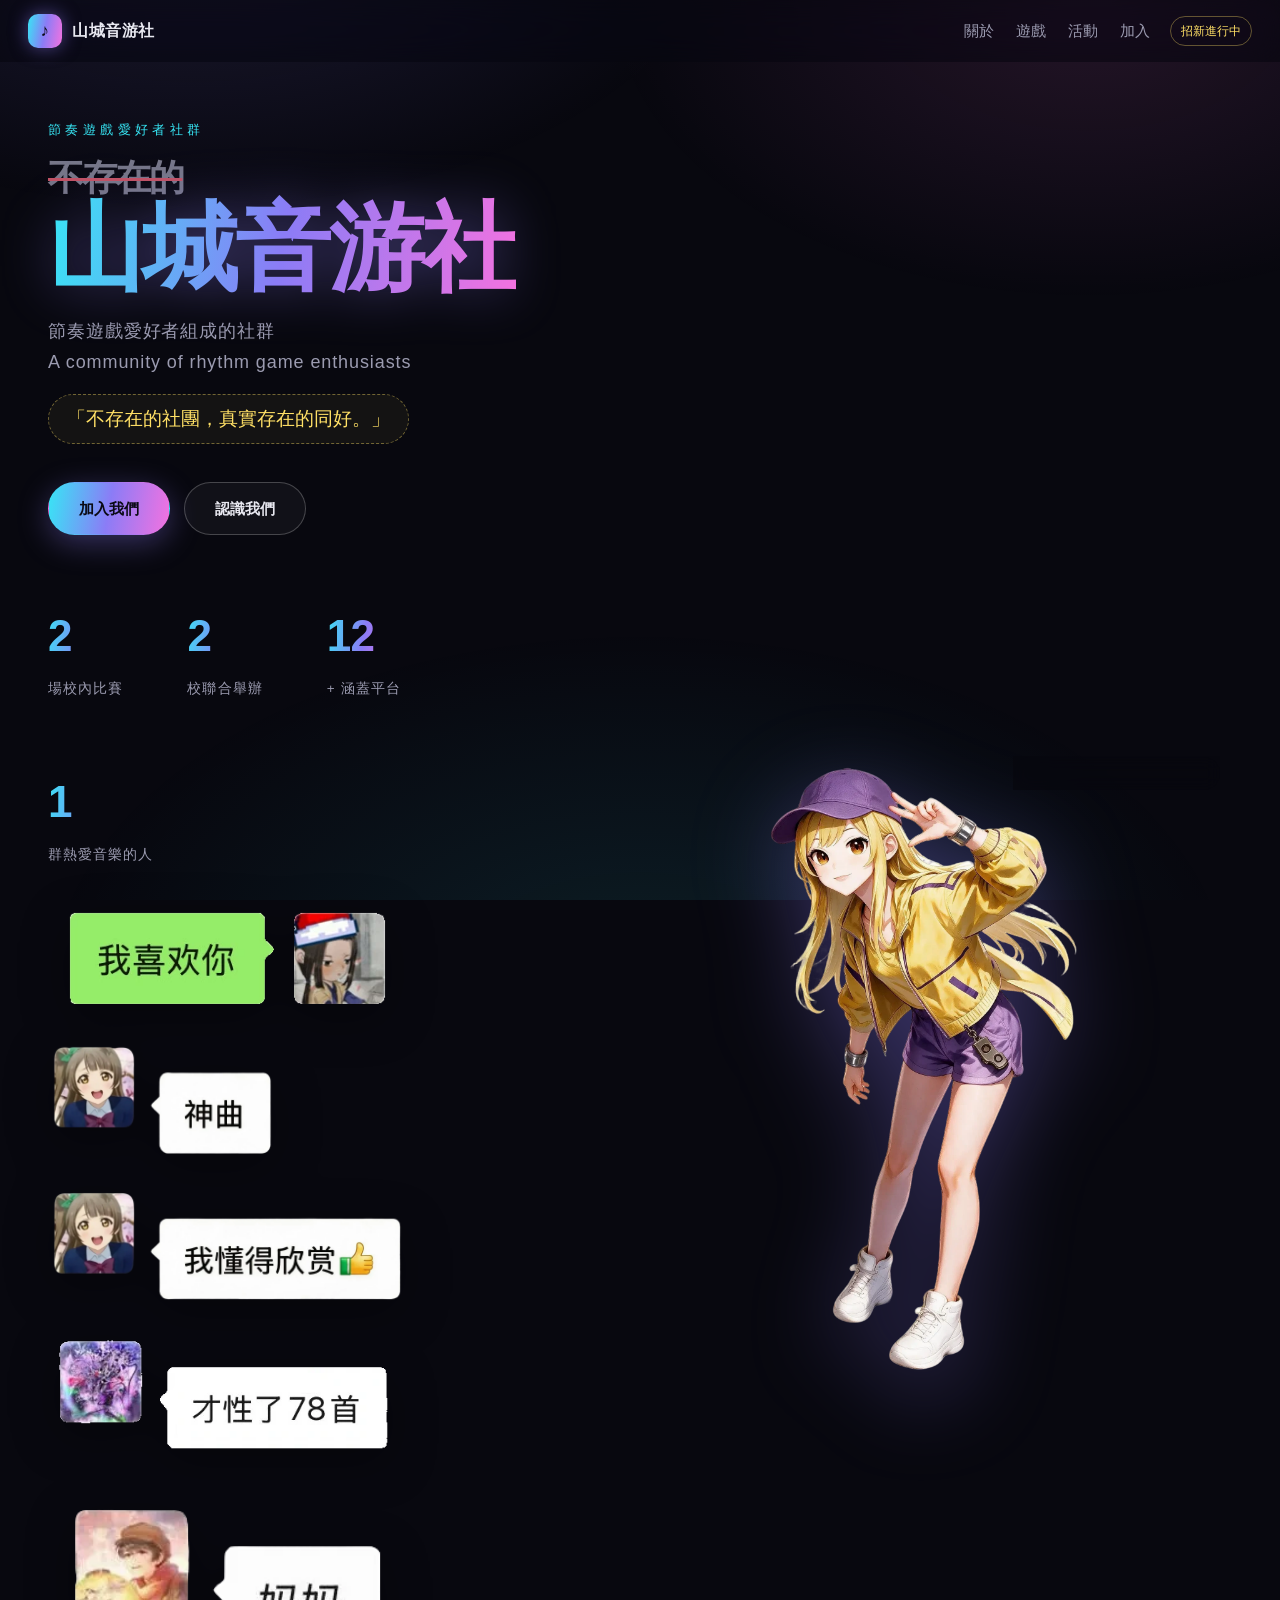
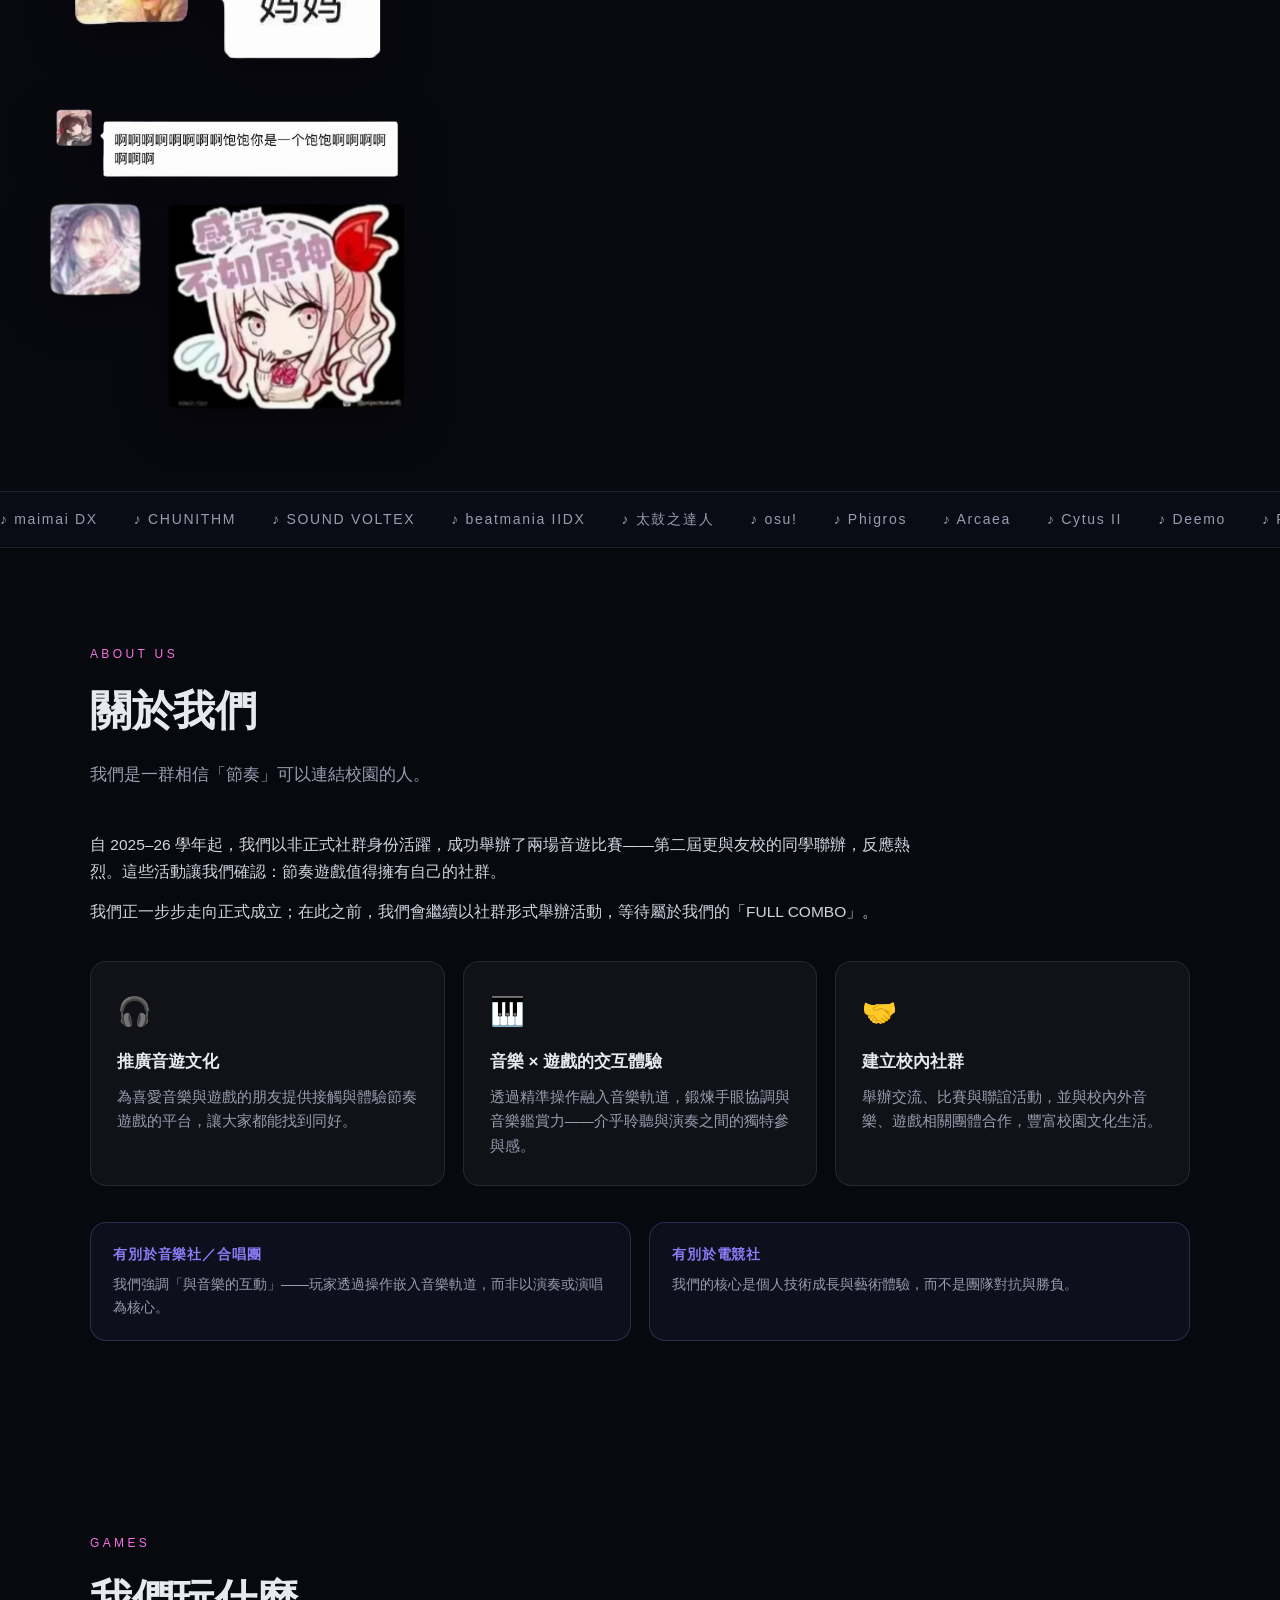
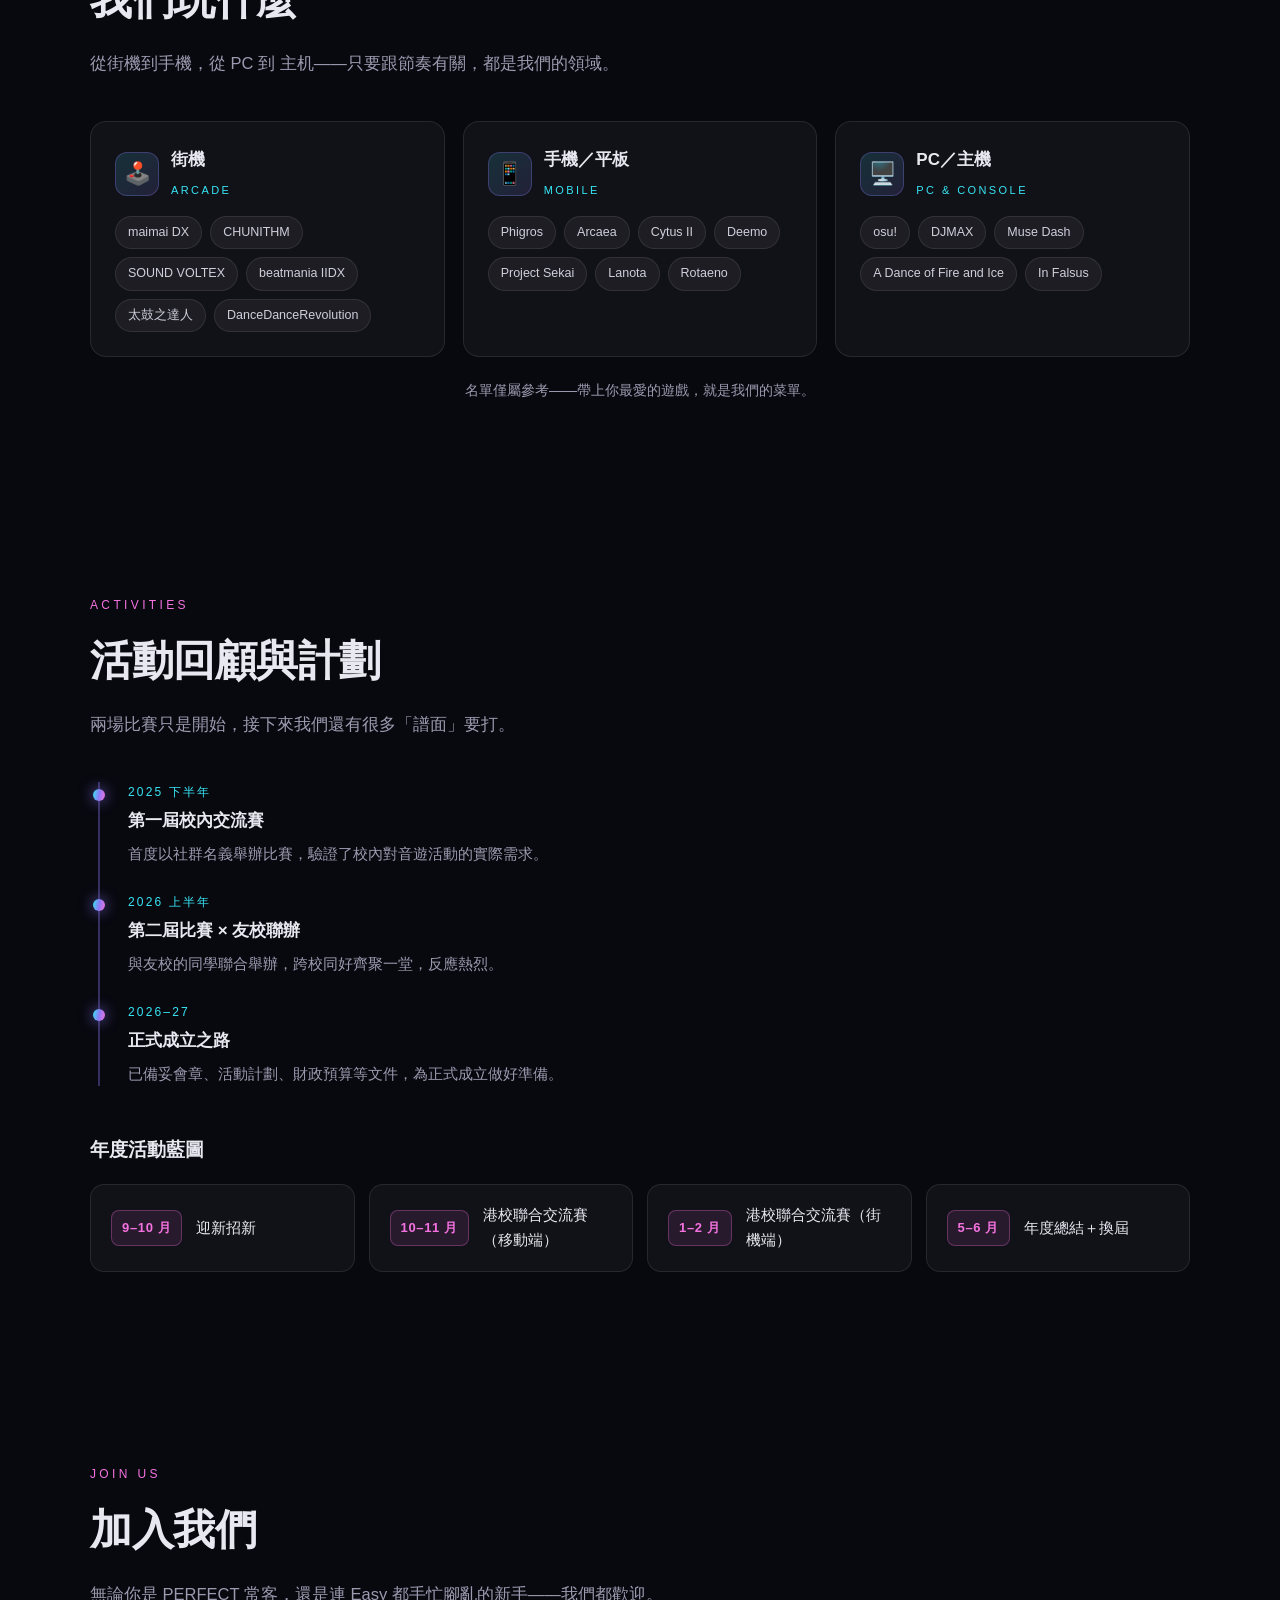
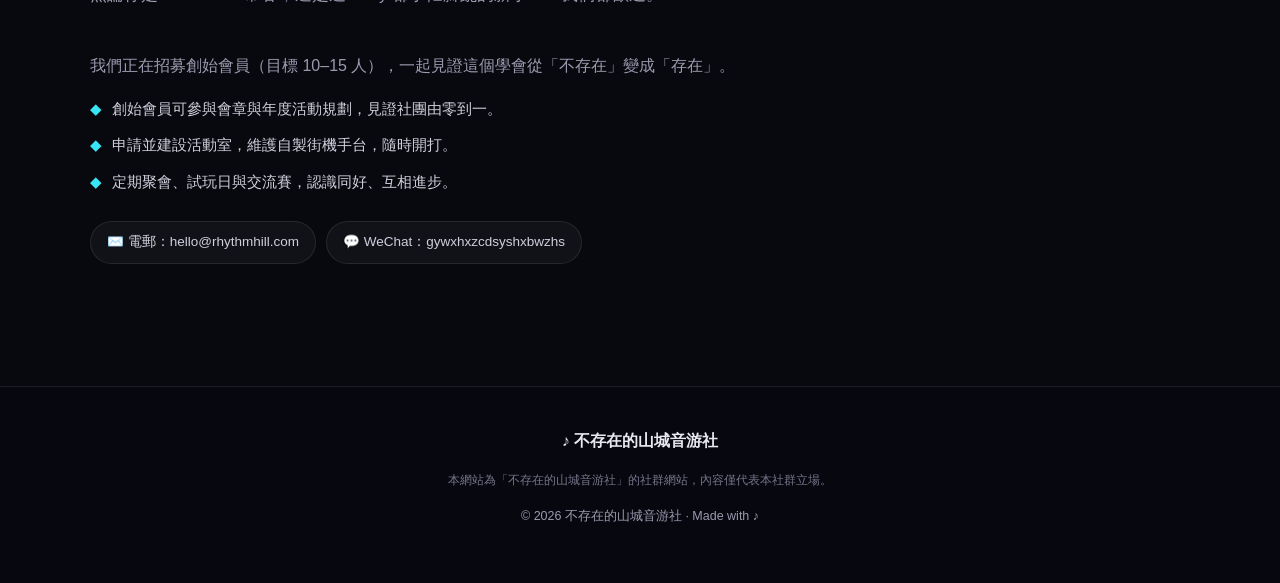
==== commit 620f78a5: "Revert "Split chat messages above and below hero text to avoid marquee overlap" This reverts commit " ====
--- a/index.html
+++ b/index.html
@@ -30,11 +30,6 @@
     <!-- ===================== HERO ===================== -->
     <section id="home" class="hero">
       <div class="hero-inner">
-        <div class="msg-stack msg-stack-top">
-          <div class="msg-item"><img src="assets/我喜欢你_cutout.webp" alt="角色發送的訊息「我喜歡你」" width="393" height="147"></div>
-          <div class="msg-item"><img src="assets/czx_cutout.webp" alt="聊天訊息截圖" width="1464" height="1076"></div>
-          <div class="msg-item"><img src="assets/aca_cutout.webp" alt="聊天訊息截圖" width="441" height="180"></div>
-        </div>
         <div class="hero-text">
           <p class="hero-kicker reveal">節奏遊戲愛好者社群</p>
           <h1 class="hero-title reveal">
@@ -55,6 +50,9 @@
           </div>
         </div>
         <div class="msg-stack">
+          <div class="msg-item"><img src="assets/我喜欢你_cutout.webp" alt="角色發送的訊息「我喜歡你」" width="393" height="147"></div>
+          <div class="msg-item"><img src="assets/czx_cutout.webp" alt="聊天訊息截圖" width="1464" height="1076"></div>
+          <div class="msg-item"><img src="assets/aca_cutout.webp" alt="聊天訊息截圖" width="441" height="180"></div>
           <div class="msg-item"><img src="assets/os_cutout.webp" alt="聊天訊息截圖" width="317" height="179"></div>
           <div class="msg-item"><img src="assets/xll_cutout.webp" alt="聊天訊息截圖" width="1007" height="235"></div>
           <div class="msg-item"><img src="assets/csf_cutout.webp" alt="聊天訊息截圖" width="1200" height="702"></div>
--- a/styles.css
+++ b/styles.css
@@ -150,10 +150,9 @@
   display: grid;
   grid-template-columns: minmax(0, 1fr) auto;
   grid-template-areas:
-    "mtop mascot"
     "text mascot"
-    "mmsgs mascot";
-  gap: 28px 24px;
+    "msgs mascot";
+  gap: 24px;
   align-items: center;
   max-width: none;
   width: 100%;
@@ -466,8 +465,8 @@
   white-space: nowrap;
 }
 
-.msg-stack,
-.msg-stack-top {
+.msg-stack {
+  grid-area: msgs;
   position: static;
   width: clamp(240px, 28vw, 360px);
   justify-self: start;
@@ -477,9 +476,6 @@
   gap: 16px;
 }
 
-.msg-stack { grid-area: mmsgs; }
-.msg-stack-top { grid-area: mtop; }
-
 .msg-item {
   animation: msgDropIn 500ms var(--ease-out) backwards;
   transition: transform 220ms var(--ease-out);
@@ -488,12 +484,12 @@
 .msg-item:nth-child(even) { --tilt: 1.6deg; }
 .msg-item:nth-child(odd) { --tilt: -1.6deg; }
 
-.msg-stack-top .msg-item:nth-child(1) { animation-delay: 0ms; }
-.msg-stack-top .msg-item:nth-child(2) { animation-delay: 130ms; }
-.msg-stack-top .msg-item:nth-child(3) { animation-delay: 260ms; }
-.msg-stack:not(.msg-stack-top) .msg-item:nth-child(1) { animation-delay: 390ms; }
-.msg-stack:not(.msg-stack-top) .msg-item:nth-child(2) { animation-delay: 520ms; }
-.msg-stack:not(.msg-stack-top) .msg-item:nth-child(3) { animation-delay: 650ms; }
+.msg-item:nth-child(1) { animation-delay: 0ms; }
+.msg-item:nth-child(2) { animation-delay: 130ms; }
+.msg-item:nth-child(3) { animation-delay: 260ms; }
+.msg-item:nth-child(4) { animation-delay: 390ms; }
+.msg-item:nth-child(5) { animation-delay: 520ms; }
+.msg-item:nth-child(6) { animation-delay: 650ms; }
 
 .msg-item img {
   display: block;
@@ -860,9 +856,8 @@
   .hero-inner {
     grid-template-columns: 1fr;
     grid-template-areas:
-      "mtop"
       "text"
-      "mmsgs"
+      "msgs"
       "mascot";
     gap: 32px 0;
     max-width: 640px;
@@ -875,8 +870,7 @@
   }
   .hero-text .hero-actions,
   .hero-text .stats { justify-content: center; }
-  .msg-stack,
-  .msg-stack-top {
+  .msg-stack {
     width: min(240px, 78vw);
     justify-self: center;
     margin: 0;
@@ -891,6 +885,28 @@
 
 @media (max-width: 1500px) and (min-width: 1181px) {
   .oc-wrap { max-width: min(50vw, 760px); }
+}
+
+@media (min-width: 1901px) {
+  .hero-inner {
+    grid-template-areas: "text mascot";
+  }
+  .hero-text {
+    margin-left: auto;
+    margin-right: 0;
+  }
+  .msg-stack {
+    position: absolute;
+    top: 16px;
+    left: 20px;
+    grid-area: auto;
+    width: clamp(280px, 32vw, 380px);
+    gap: 20px;
+  }
+}
+
+@media (min-width: 1901px) and (max-width: 2164px) {
+  .msg-stack { width: 240px; }
 }
 
 @media (prefers-reduced-motion: reduce) {
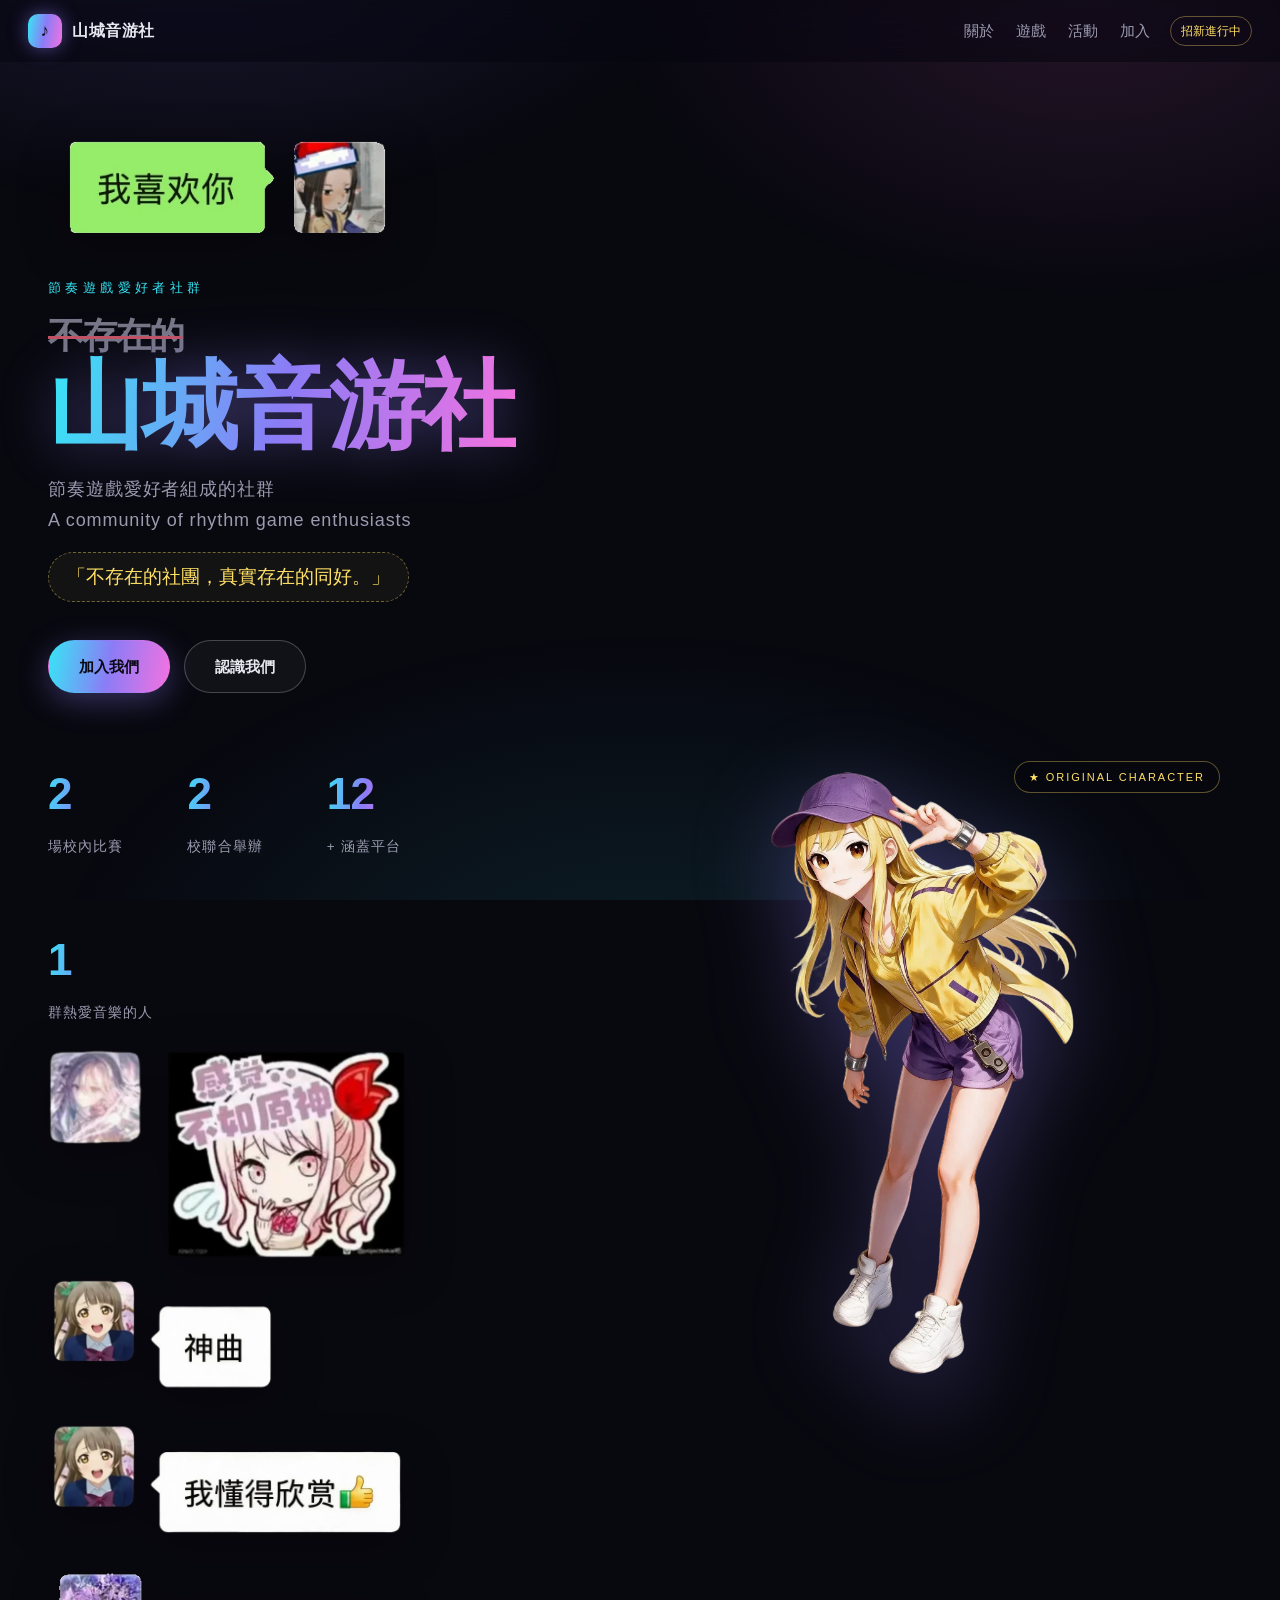
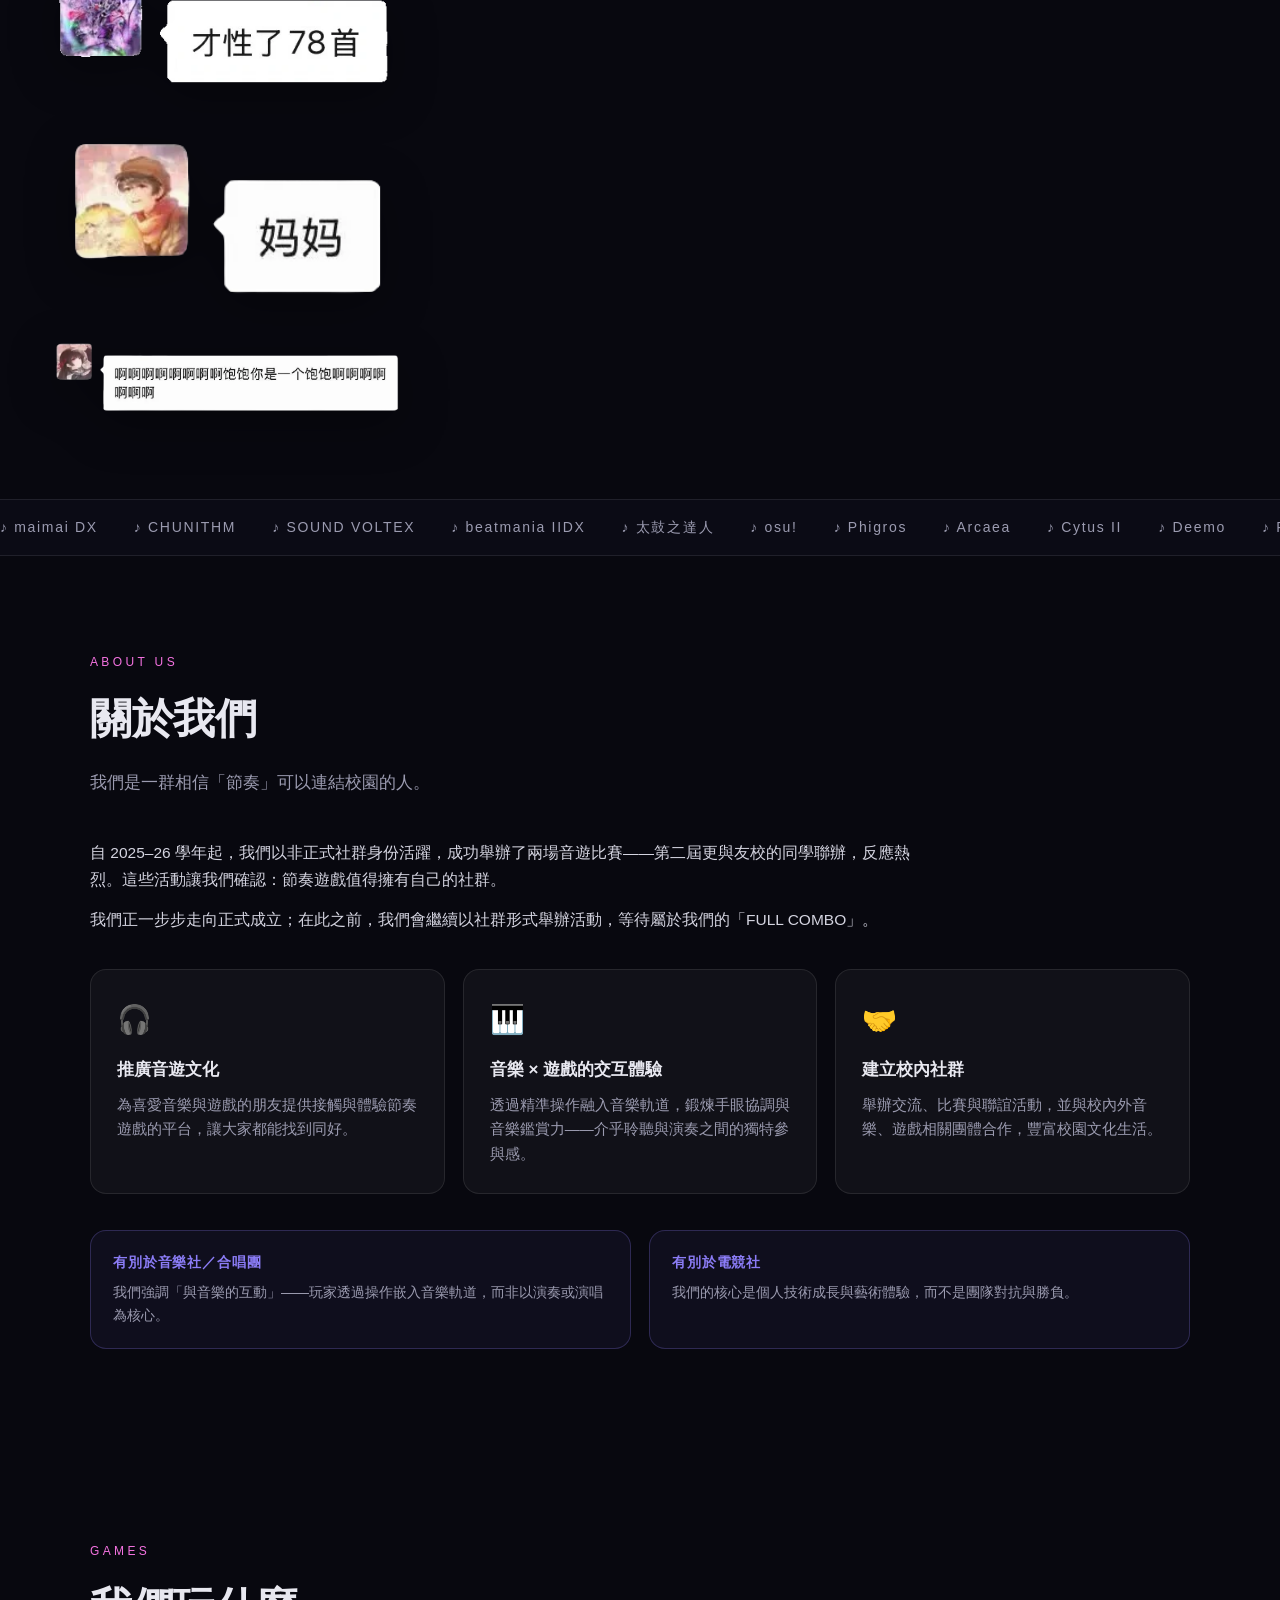
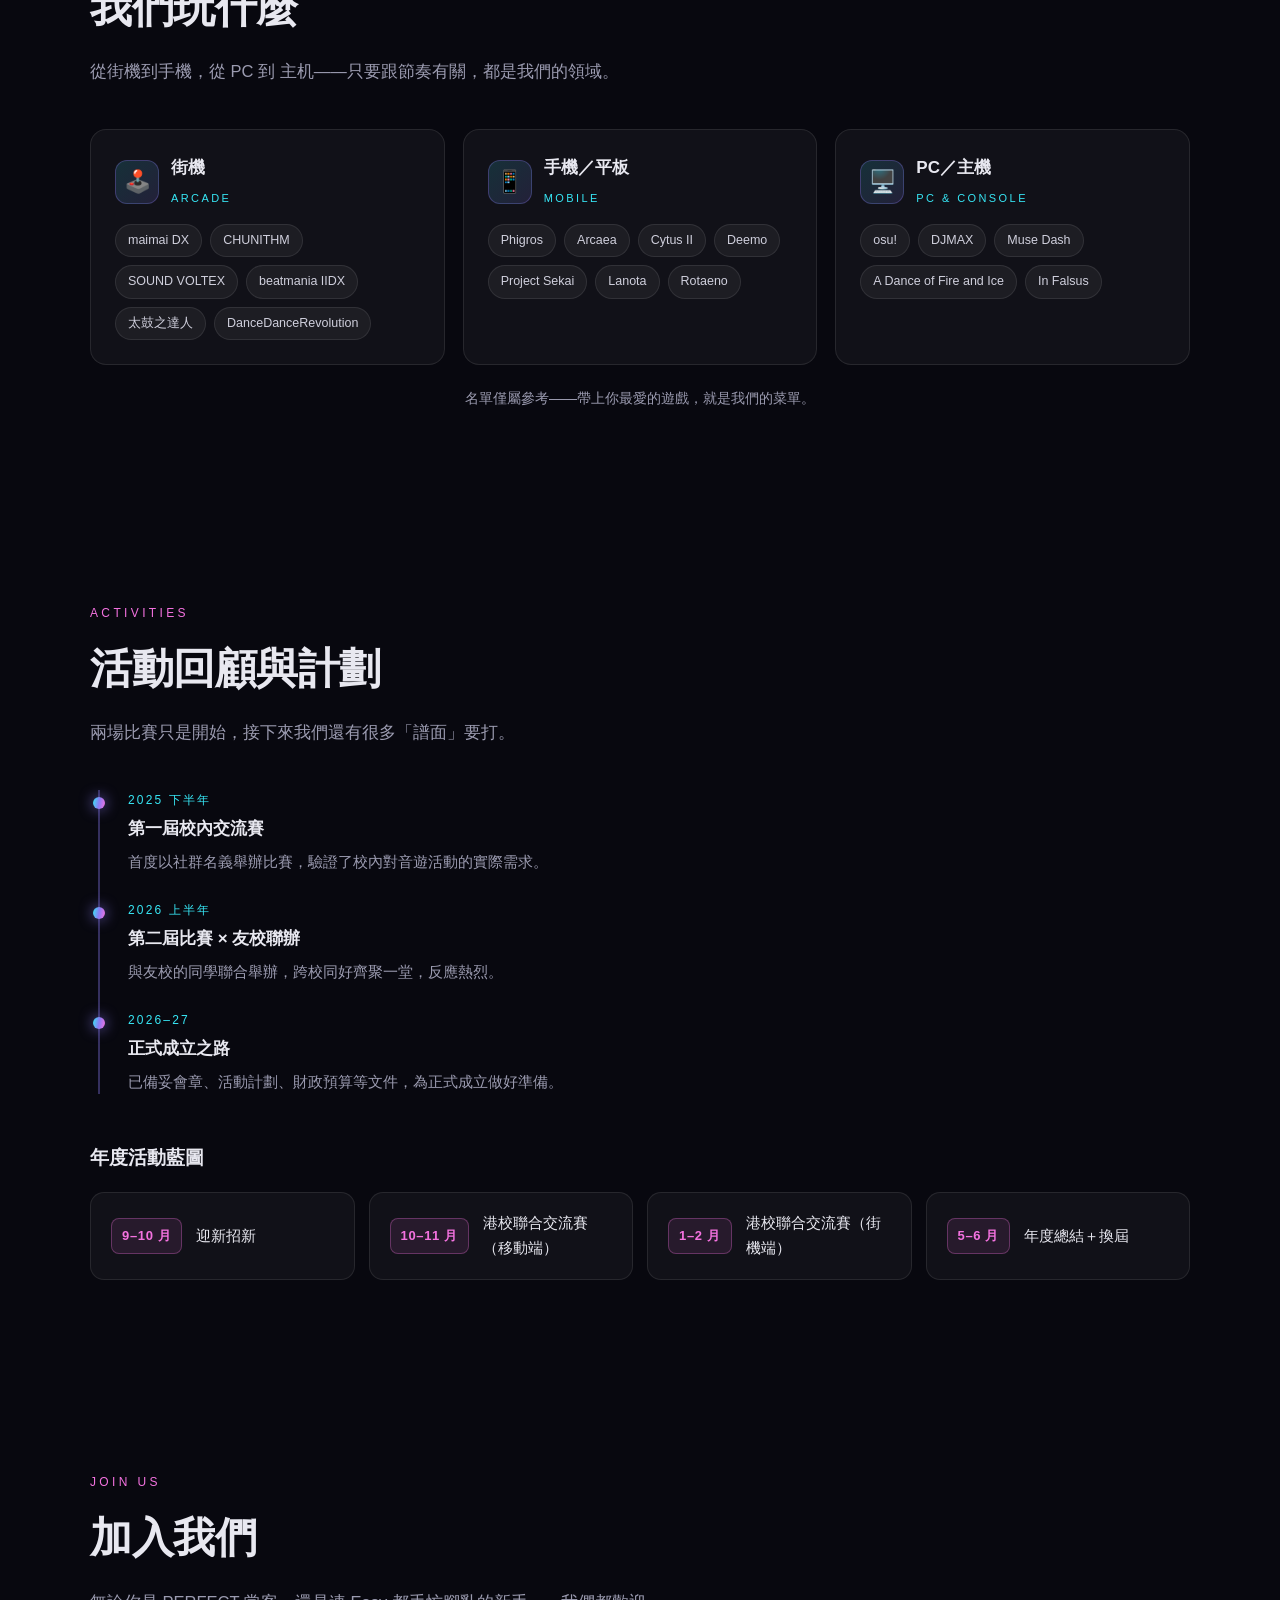
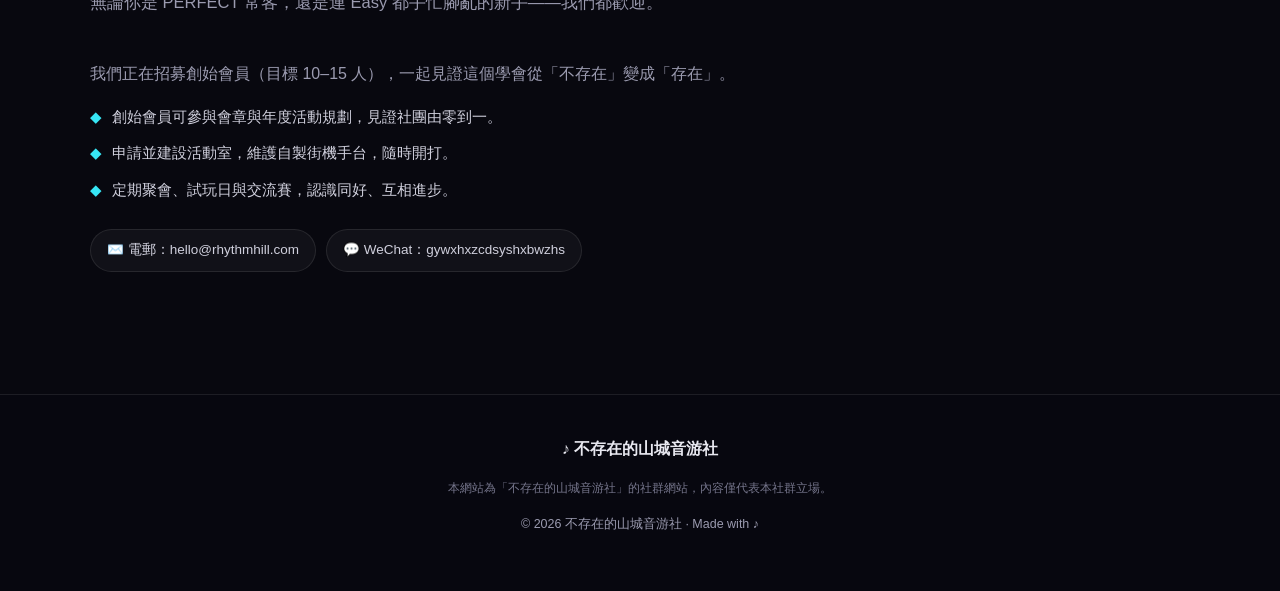
==== commit 98dad1d2: "Move 'I like you' above hero text, put csf first in message stack" ====
--- a/index.html
+++ b/index.html
@@ -30,6 +30,9 @@
     <!-- ===================== HERO ===================== -->
     <section id="home" class="hero">
       <div class="hero-inner">
+        <div class="msg-stack msg-stack-top">
+          <div class="msg-item"><img src="assets/我喜欢你_cutout.webp" alt="角色發送的訊息「我喜歡你」" width="393" height="147"></div>
+        </div>
         <div class="hero-text">
           <p class="hero-kicker reveal">節奏遊戲愛好者社群</p>
           <h1 class="hero-title reveal">
@@ -50,12 +53,11 @@
           </div>
         </div>
         <div class="msg-stack">
-          <div class="msg-item"><img src="assets/我喜欢你_cutout.webp" alt="角色發送的訊息「我喜歡你」" width="393" height="147"></div>
+          <div class="msg-item"><img src="assets/csf_cutout.webp" alt="聊天訊息截圖" width="1200" height="702"></div>
           <div class="msg-item"><img src="assets/czx_cutout.webp" alt="聊天訊息截圖" width="1464" height="1076"></div>
           <div class="msg-item"><img src="assets/aca_cutout.webp" alt="聊天訊息截圖" width="441" height="180"></div>
           <div class="msg-item"><img src="assets/os_cutout.webp" alt="聊天訊息截圖" width="317" height="179"></div>
           <div class="msg-item"><img src="assets/xll_cutout.webp" alt="聊天訊息截圖" width="1007" height="235"></div>
-          <div class="msg-item"><img src="assets/csf_cutout.webp" alt="聊天訊息截圖" width="1200" height="702"></div>
         </div>
         <div class="oc-wrap reveal" data-delay="240">
           <div class="oc-card">
--- a/styles.css
+++ b/styles.css
@@ -150,6 +150,7 @@
   display: grid;
   grid-template-columns: minmax(0, 1fr) auto;
   grid-template-areas:
+    "mtop mascot"
     "text mascot"
     "msgs mascot";
   gap: 24px;
@@ -465,8 +466,8 @@
   white-space: nowrap;
 }
 
-.msg-stack {
-  grid-area: msgs;
+.msg-stack,
+.msg-stack-top {
   position: static;
   width: clamp(240px, 28vw, 360px);
   justify-self: start;
@@ -476,6 +477,9 @@
   gap: 16px;
 }
 
+.msg-stack { grid-area: msgs; }
+.msg-stack-top { grid-area: mtop; }
+
 .msg-item {
   animation: msgDropIn 500ms var(--ease-out) backwards;
   transition: transform 220ms var(--ease-out);
@@ -484,12 +488,12 @@
 .msg-item:nth-child(even) { --tilt: 1.6deg; }
 .msg-item:nth-child(odd) { --tilt: -1.6deg; }
 
-.msg-item:nth-child(1) { animation-delay: 0ms; }
-.msg-item:nth-child(2) { animation-delay: 130ms; }
-.msg-item:nth-child(3) { animation-delay: 260ms; }
-.msg-item:nth-child(4) { animation-delay: 390ms; }
-.msg-item:nth-child(5) { animation-delay: 520ms; }
-.msg-item:nth-child(6) { animation-delay: 650ms; }
+.msg-stack-top .msg-item { animation-delay: 0ms; }
+.msg-stack:not(.msg-stack-top) .msg-item:nth-child(1) { animation-delay: 130ms; }
+.msg-stack:not(.msg-stack-top) .msg-item:nth-child(2) { animation-delay: 260ms; }
+.msg-stack:not(.msg-stack-top) .msg-item:nth-child(3) { animation-delay: 390ms; }
+.msg-stack:not(.msg-stack-top) .msg-item:nth-child(4) { animation-delay: 520ms; }
+.msg-stack:not(.msg-stack-top) .msg-item:nth-child(5) { animation-delay: 650ms; }
 
 .msg-item img {
   display: block;
@@ -856,6 +860,7 @@
   .hero-inner {
     grid-template-columns: 1fr;
     grid-template-areas:
+      "mtop"
       "text"
       "msgs"
       "mascot";
@@ -870,7 +875,8 @@
   }
   .hero-text .hero-actions,
   .hero-text .stats { justify-content: center; }
-  .msg-stack {
+  .msg-stack,
+  .msg-stack-top {
     width: min(240px, 78vw);
     justify-self: center;
     margin: 0;
@@ -887,27 +893,6 @@
   .oc-wrap { max-width: min(50vw, 760px); }
 }
 
-@media (min-width: 1901px) {
-  .hero-inner {
-    grid-template-areas: "text mascot";
-  }
-  .hero-text {
-    margin-left: auto;
-    margin-right: 0;
-  }
-  .msg-stack {
-    position: absolute;
-    top: 16px;
-    left: 20px;
-    grid-area: auto;
-    width: clamp(280px, 32vw, 380px);
-    gap: 20px;
-  }
-}
-
-@media (min-width: 1901px) and (max-width: 2164px) {
-  .msg-stack { width: 240px; }
-}
 
 @media (prefers-reduced-motion: reduce) {
   html { scroll-behavior: auto; }
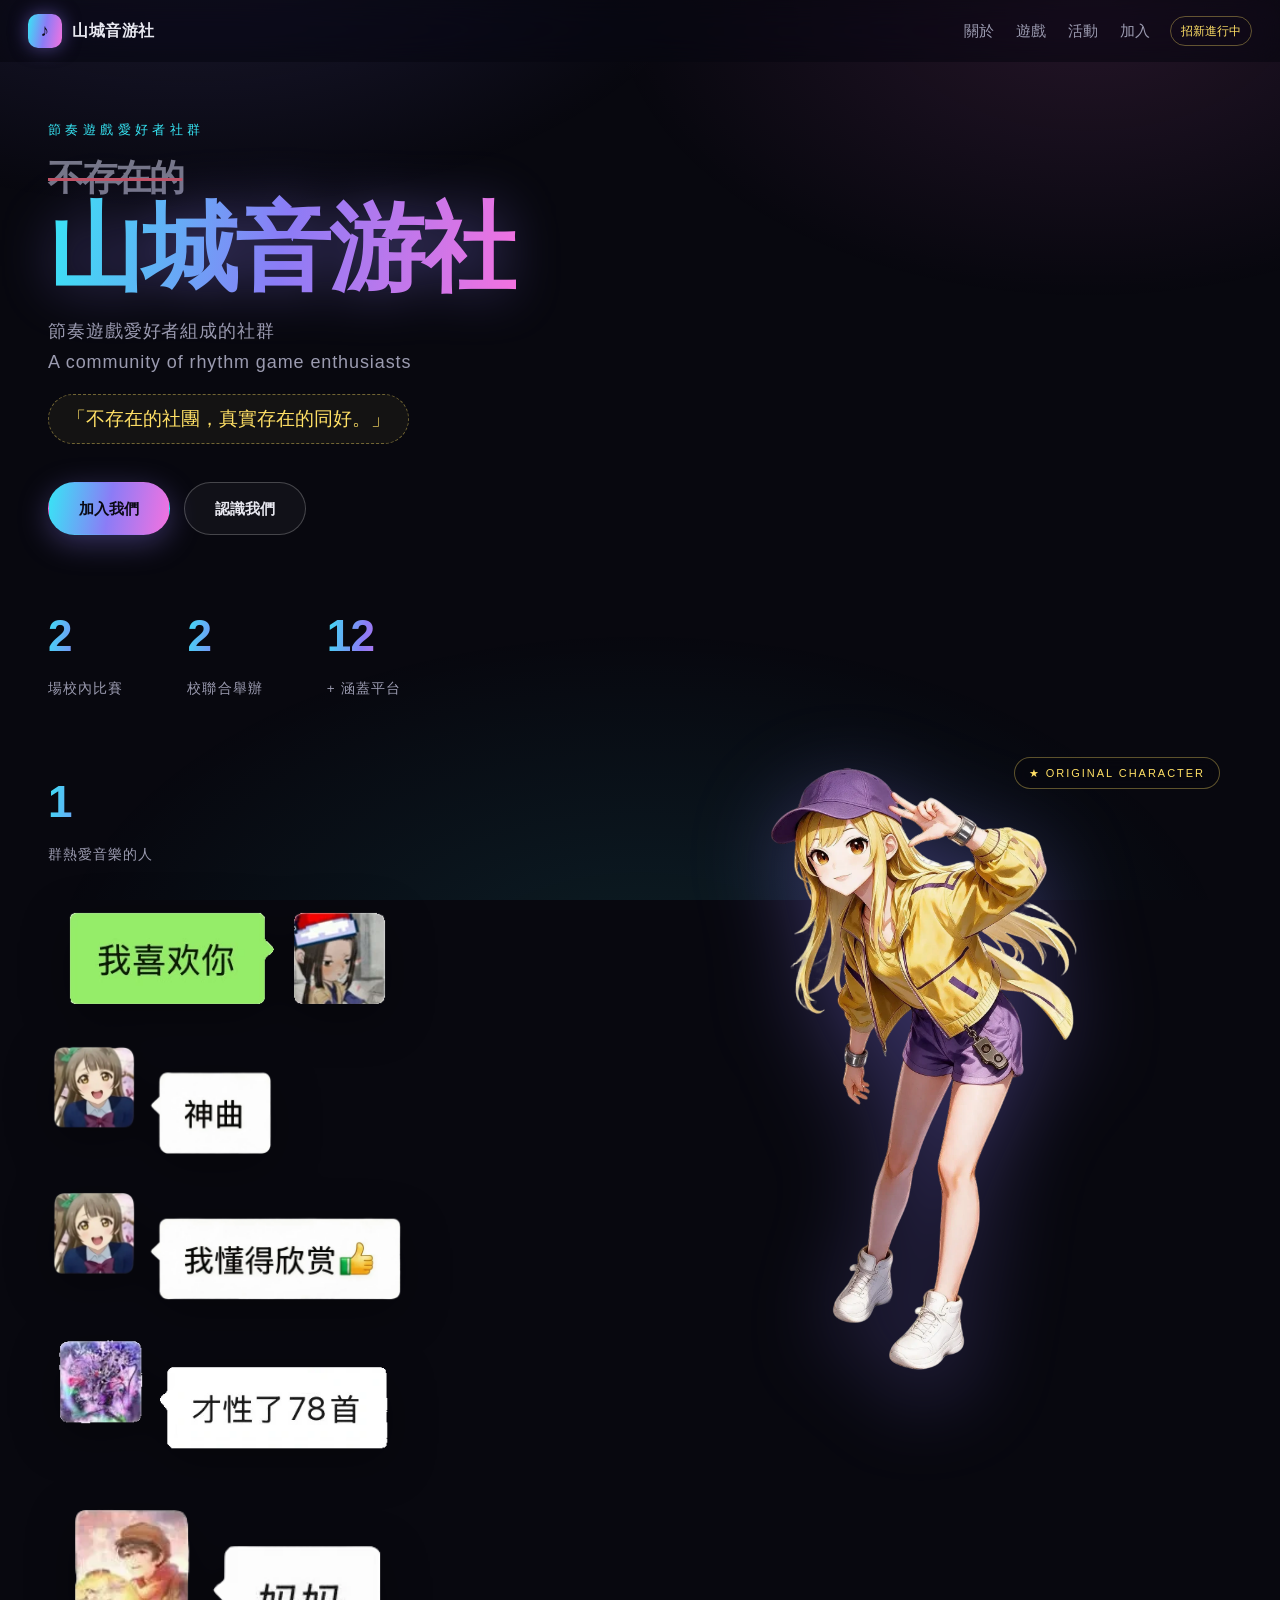
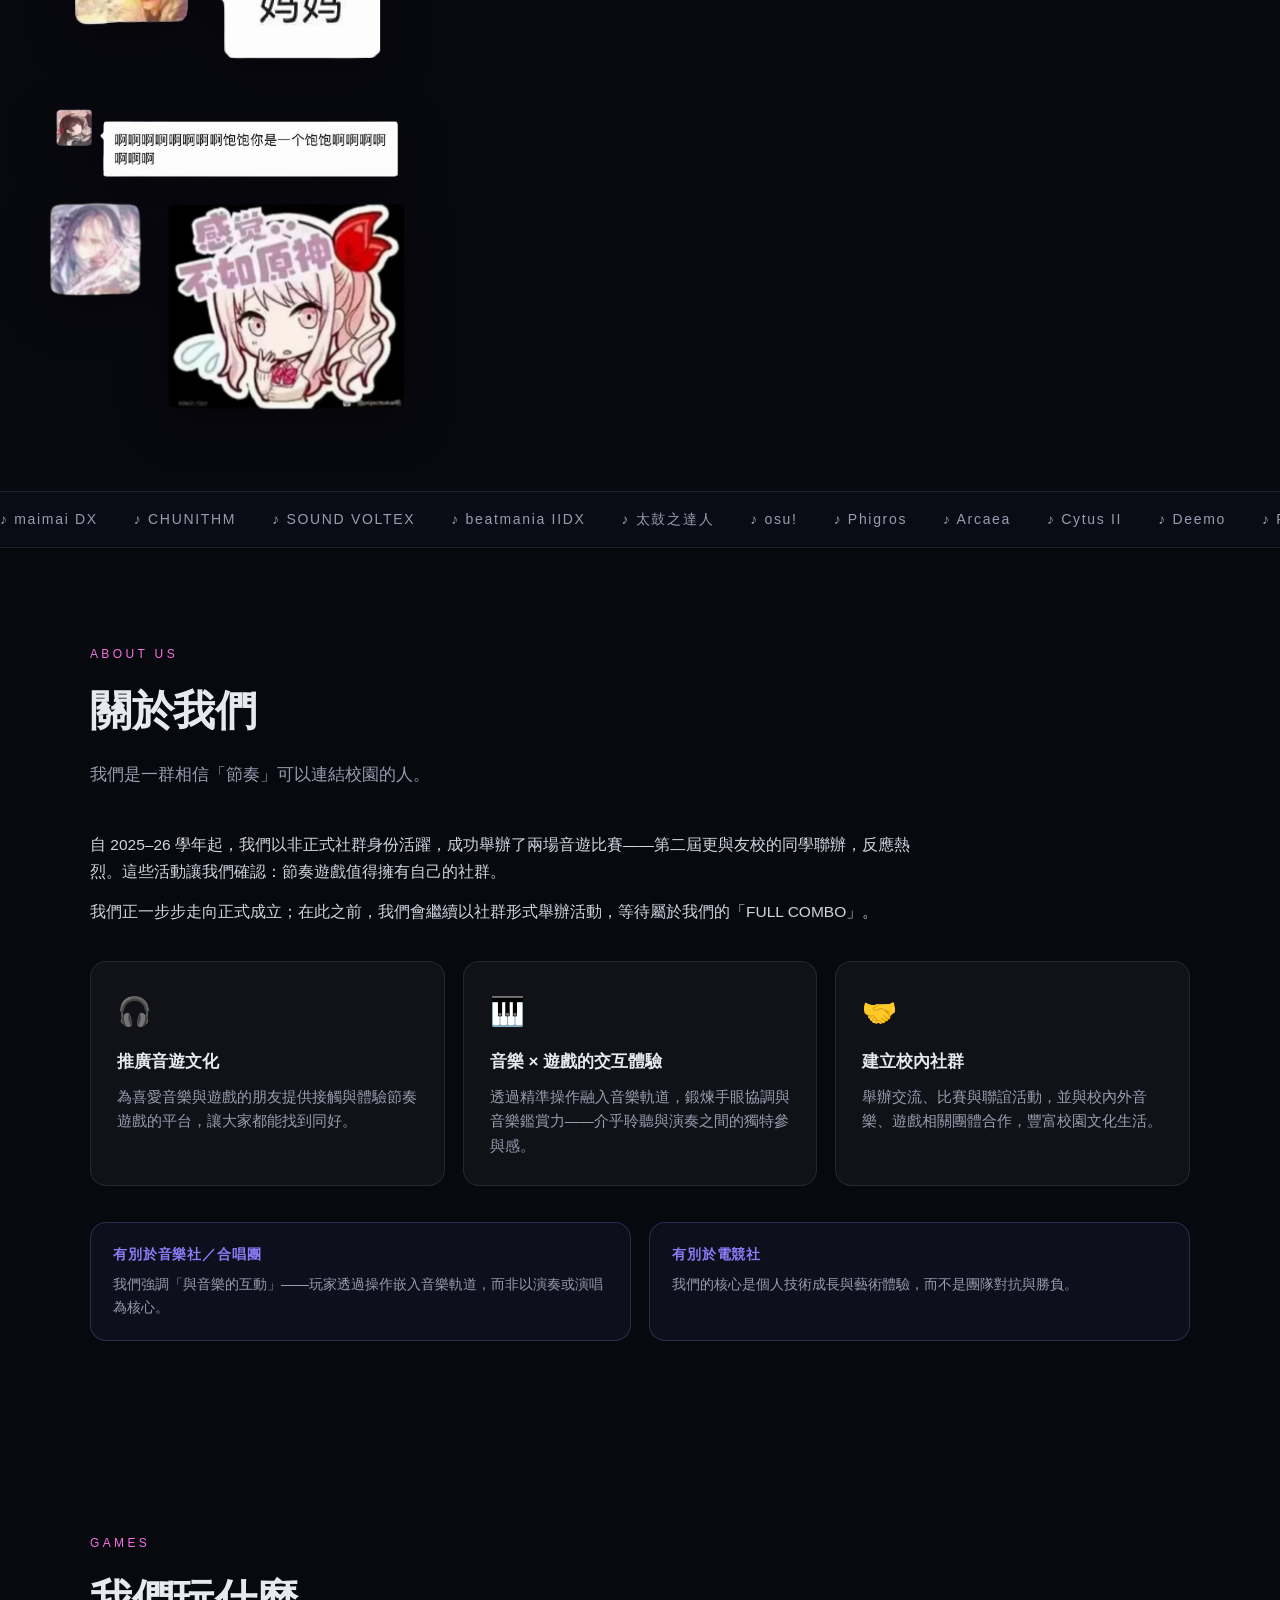
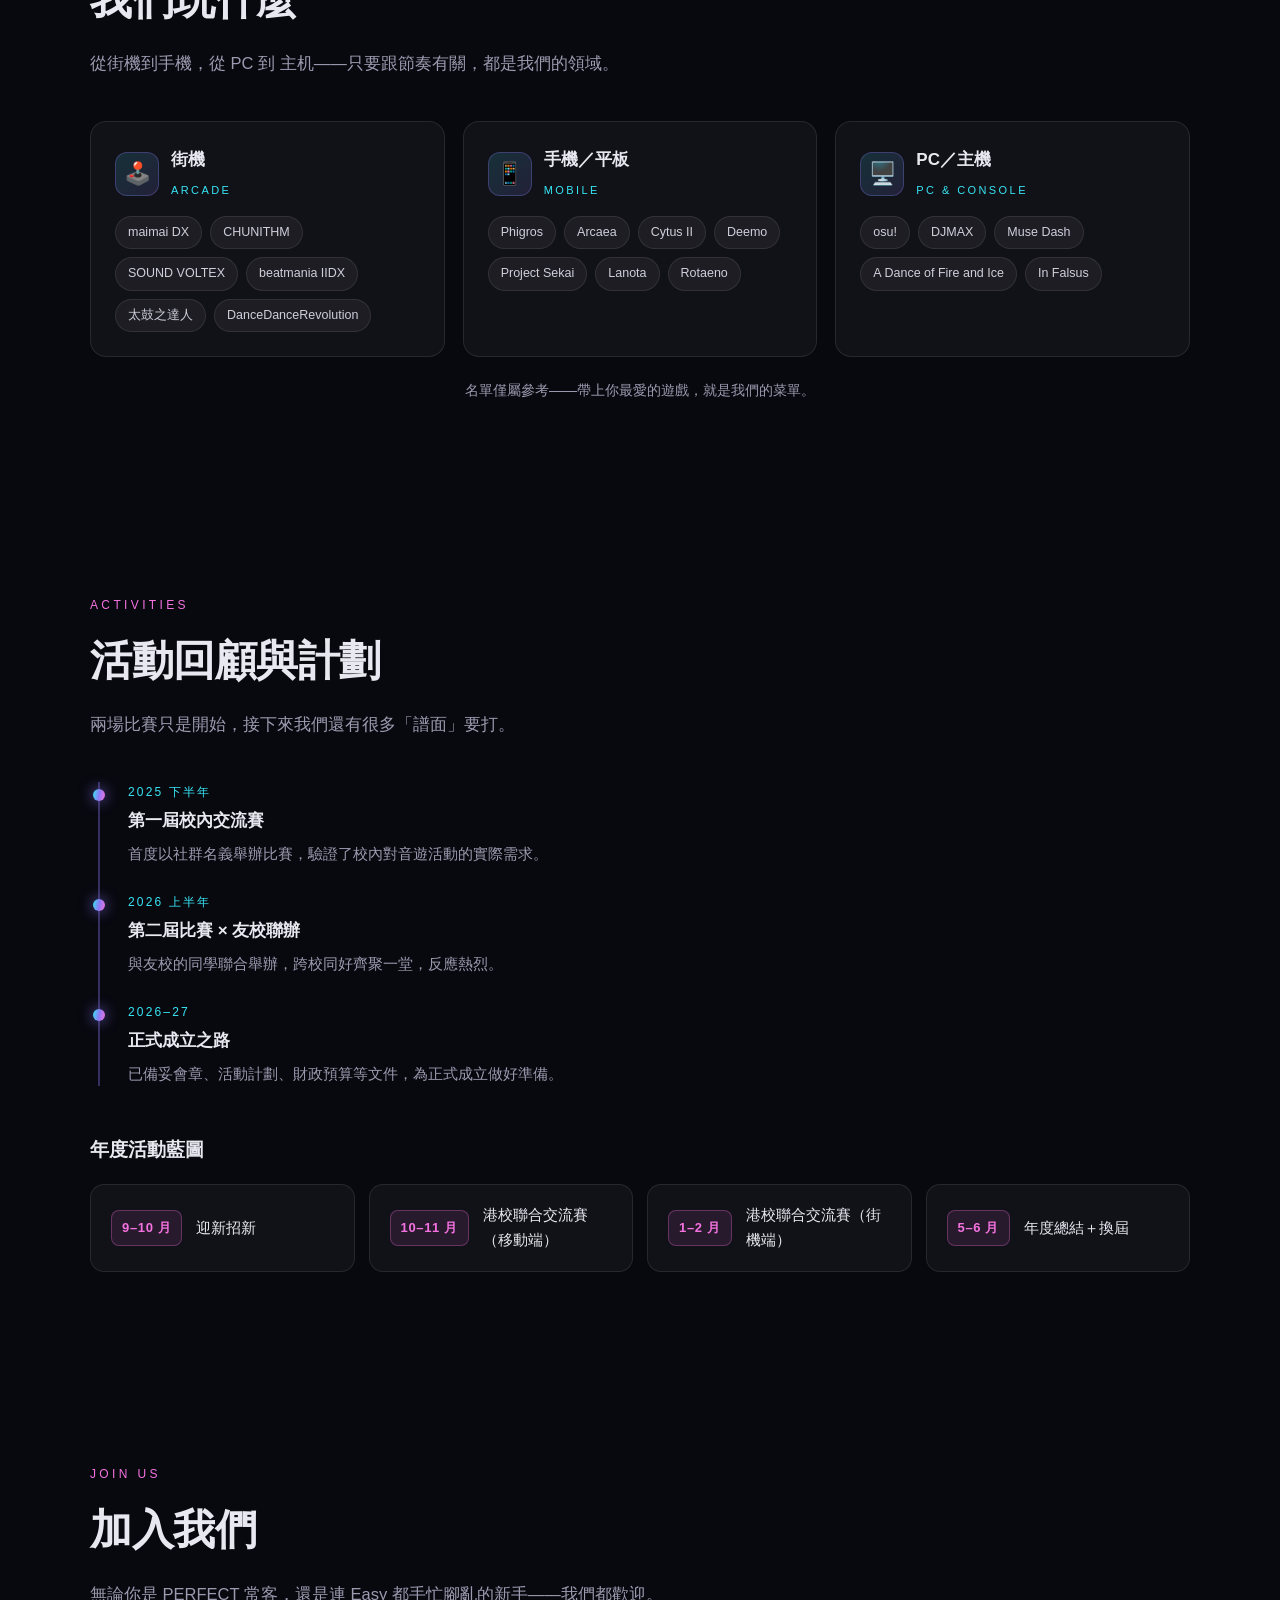
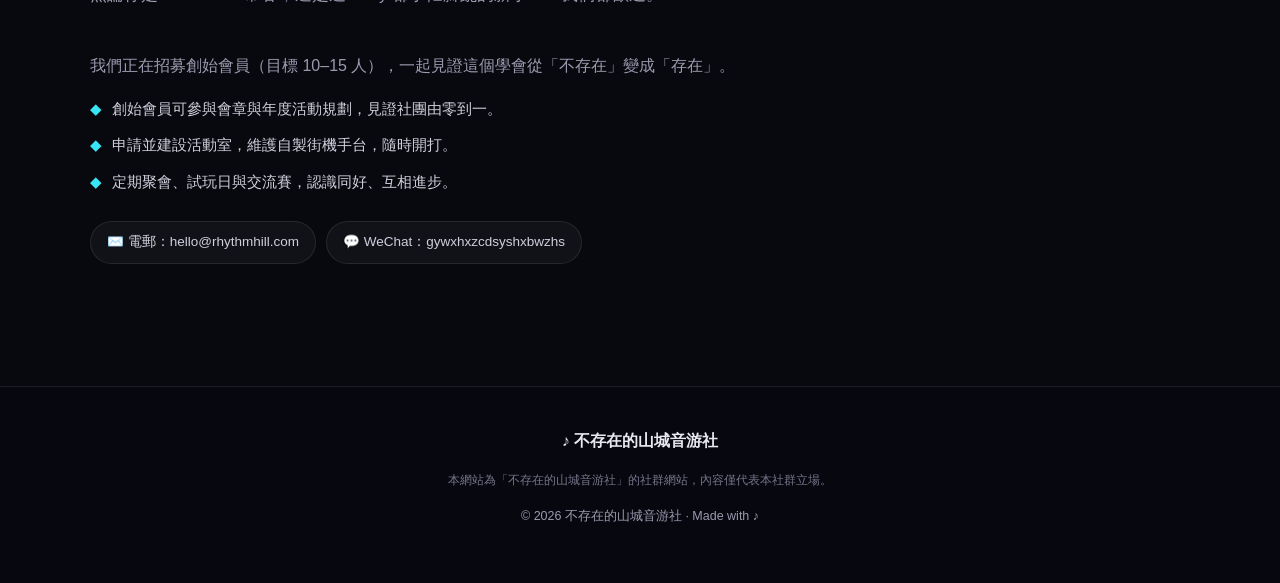
==== commit fbd9f378: "Revert "Move 'I like you' above hero text, put csf first in message stack" This reverts commit 98dad" ====
--- a/index.html
+++ b/index.html
@@ -30,9 +30,6 @@
     <!-- ===================== HERO ===================== -->
     <section id="home" class="hero">
       <div class="hero-inner">
-        <div class="msg-stack msg-stack-top">
-          <div class="msg-item"><img src="assets/我喜欢你_cutout.webp" alt="角色發送的訊息「我喜歡你」" width="393" height="147"></div>
-        </div>
         <div class="hero-text">
           <p class="hero-kicker reveal">節奏遊戲愛好者社群</p>
           <h1 class="hero-title reveal">
@@ -53,11 +50,12 @@
           </div>
         </div>
         <div class="msg-stack">
-          <div class="msg-item"><img src="assets/csf_cutout.webp" alt="聊天訊息截圖" width="1200" height="702"></div>
+          <div class="msg-item"><img src="assets/我喜欢你_cutout.webp" alt="角色發送的訊息「我喜歡你」" width="393" height="147"></div>
           <div class="msg-item"><img src="assets/czx_cutout.webp" alt="聊天訊息截圖" width="1464" height="1076"></div>
           <div class="msg-item"><img src="assets/aca_cutout.webp" alt="聊天訊息截圖" width="441" height="180"></div>
           <div class="msg-item"><img src="assets/os_cutout.webp" alt="聊天訊息截圖" width="317" height="179"></div>
           <div class="msg-item"><img src="assets/xll_cutout.webp" alt="聊天訊息截圖" width="1007" height="235"></div>
+          <div class="msg-item"><img src="assets/csf_cutout.webp" alt="聊天訊息截圖" width="1200" height="702"></div>
         </div>
         <div class="oc-wrap reveal" data-delay="240">
           <div class="oc-card">
--- a/styles.css
+++ b/styles.css
@@ -150,7 +150,6 @@
   display: grid;
   grid-template-columns: minmax(0, 1fr) auto;
   grid-template-areas:
-    "mtop mascot"
     "text mascot"
     "msgs mascot";
   gap: 24px;
@@ -466,8 +465,8 @@
   white-space: nowrap;
 }
 
-.msg-stack,
-.msg-stack-top {
+.msg-stack {
+  grid-area: msgs;
   position: static;
   width: clamp(240px, 28vw, 360px);
   justify-self: start;
@@ -477,9 +476,6 @@
   gap: 16px;
 }
 
-.msg-stack { grid-area: msgs; }
-.msg-stack-top { grid-area: mtop; }
-
 .msg-item {
   animation: msgDropIn 500ms var(--ease-out) backwards;
   transition: transform 220ms var(--ease-out);
@@ -488,12 +484,12 @@
 .msg-item:nth-child(even) { --tilt: 1.6deg; }
 .msg-item:nth-child(odd) { --tilt: -1.6deg; }
 
-.msg-stack-top .msg-item { animation-delay: 0ms; }
-.msg-stack:not(.msg-stack-top) .msg-item:nth-child(1) { animation-delay: 130ms; }
-.msg-stack:not(.msg-stack-top) .msg-item:nth-child(2) { animation-delay: 260ms; }
-.msg-stack:not(.msg-stack-top) .msg-item:nth-child(3) { animation-delay: 390ms; }
-.msg-stack:not(.msg-stack-top) .msg-item:nth-child(4) { animation-delay: 520ms; }
-.msg-stack:not(.msg-stack-top) .msg-item:nth-child(5) { animation-delay: 650ms; }
+.msg-item:nth-child(1) { animation-delay: 0ms; }
+.msg-item:nth-child(2) { animation-delay: 130ms; }
+.msg-item:nth-child(3) { animation-delay: 260ms; }
+.msg-item:nth-child(4) { animation-delay: 390ms; }
+.msg-item:nth-child(5) { animation-delay: 520ms; }
+.msg-item:nth-child(6) { animation-delay: 650ms; }
 
 .msg-item img {
   display: block;
@@ -860,7 +856,6 @@
   .hero-inner {
     grid-template-columns: 1fr;
     grid-template-areas:
-      "mtop"
       "text"
       "msgs"
       "mascot";
@@ -875,8 +870,7 @@
   }
   .hero-text .hero-actions,
   .hero-text .stats { justify-content: center; }
-  .msg-stack,
-  .msg-stack-top {
+  .msg-stack {
     width: min(240px, 78vw);
     justify-self: center;
     margin: 0;
@@ -893,6 +887,27 @@
   .oc-wrap { max-width: min(50vw, 760px); }
 }
 
+@media (min-width: 1901px) {
+  .hero-inner {
+    grid-template-areas: "text mascot";
+  }
+  .hero-text {
+    margin-left: auto;
+    margin-right: 0;
+  }
+  .msg-stack {
+    position: absolute;
+    top: 16px;
+    left: 20px;
+    grid-area: auto;
+    width: clamp(280px, 32vw, 380px);
+    gap: 20px;
+  }
+}
+
+@media (min-width: 1901px) and (max-width: 2164px) {
+  .msg-stack { width: 240px; }
+}
 
 @media (prefers-reduced-motion: reduce) {
   html { scroll-behavior: auto; }
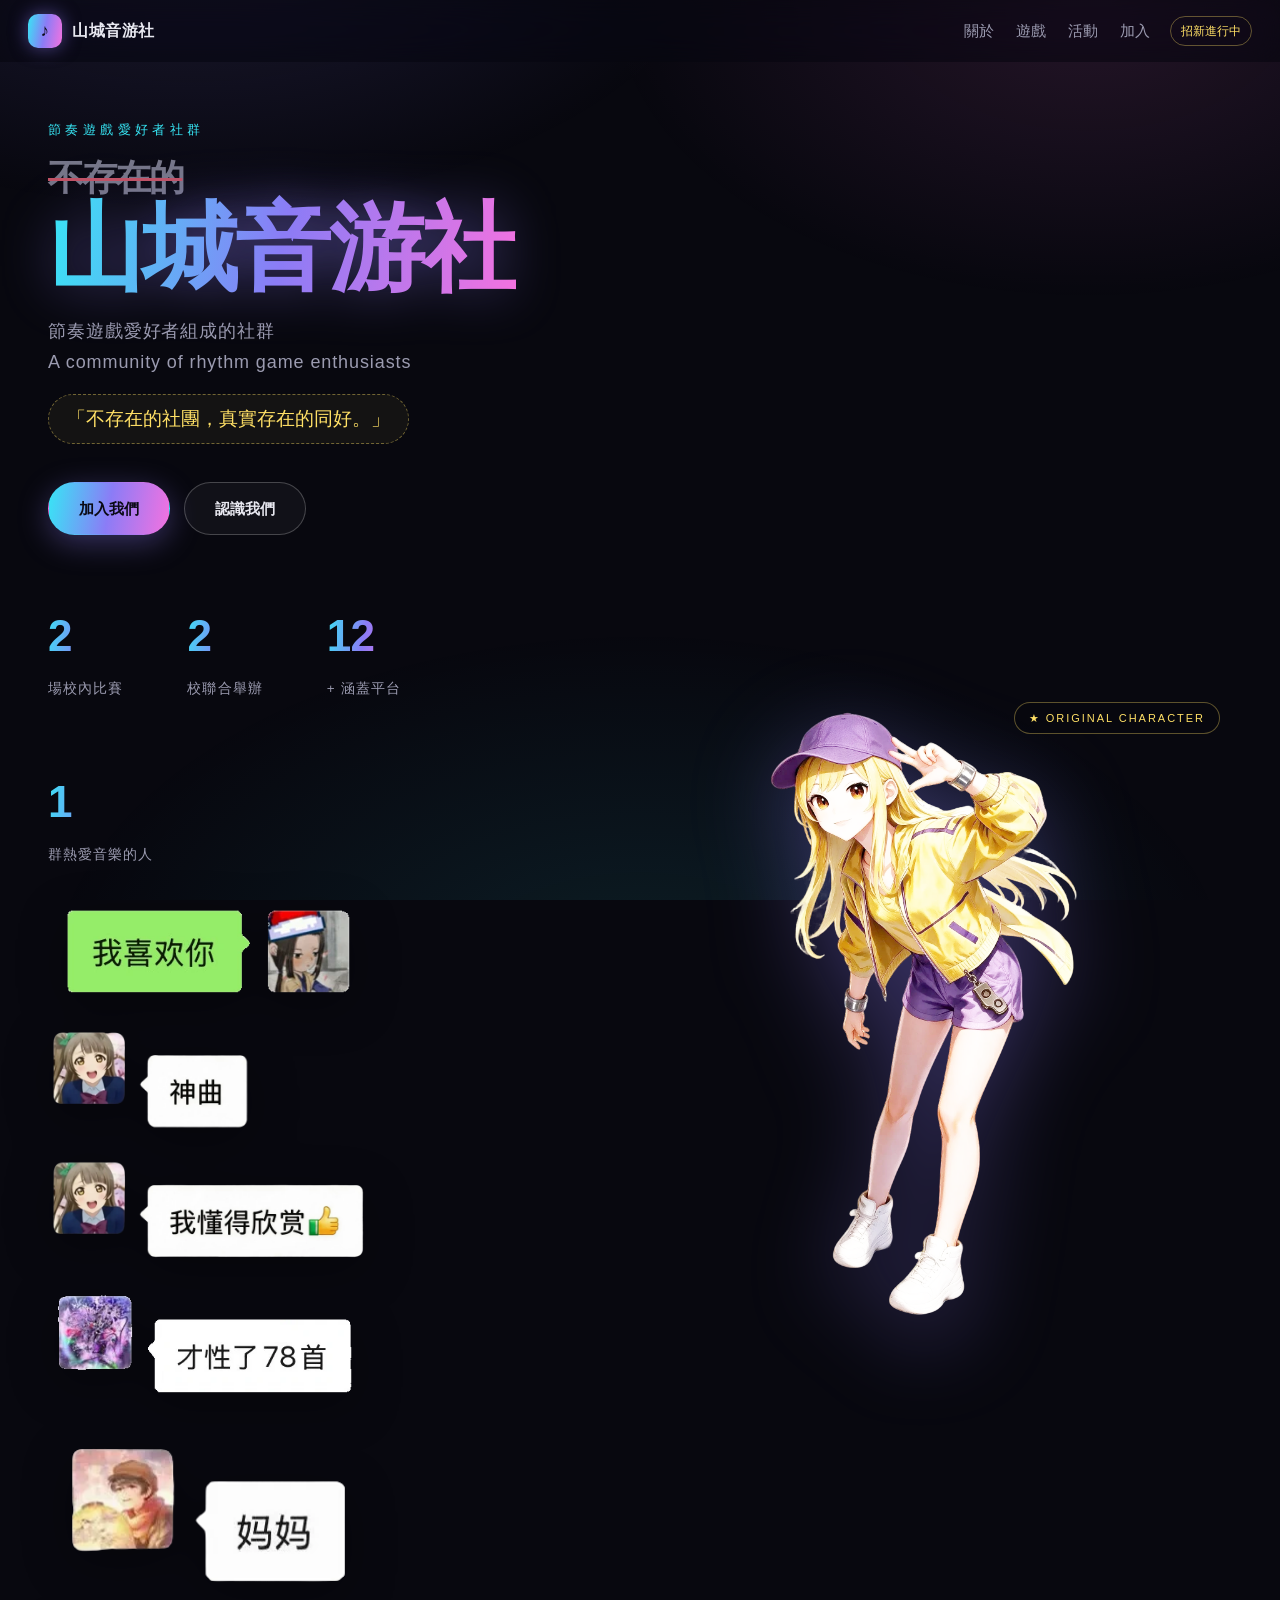
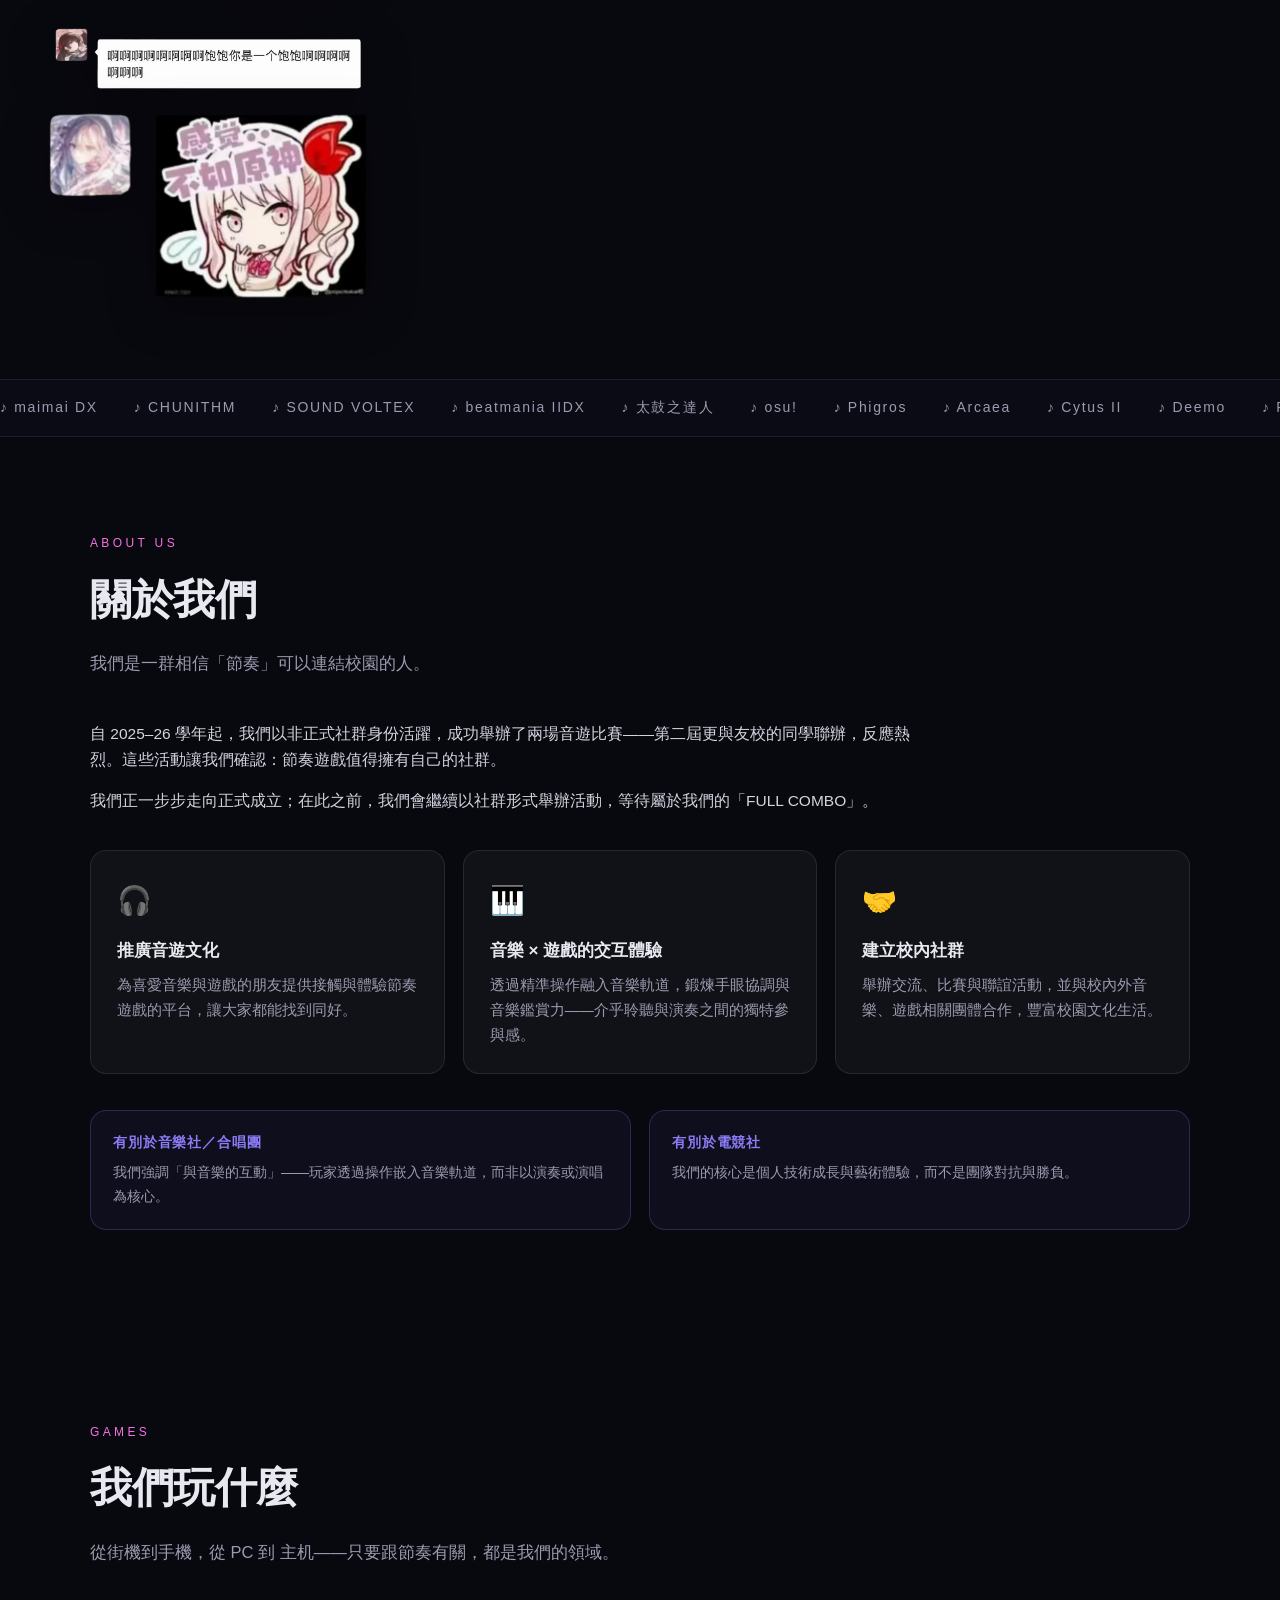
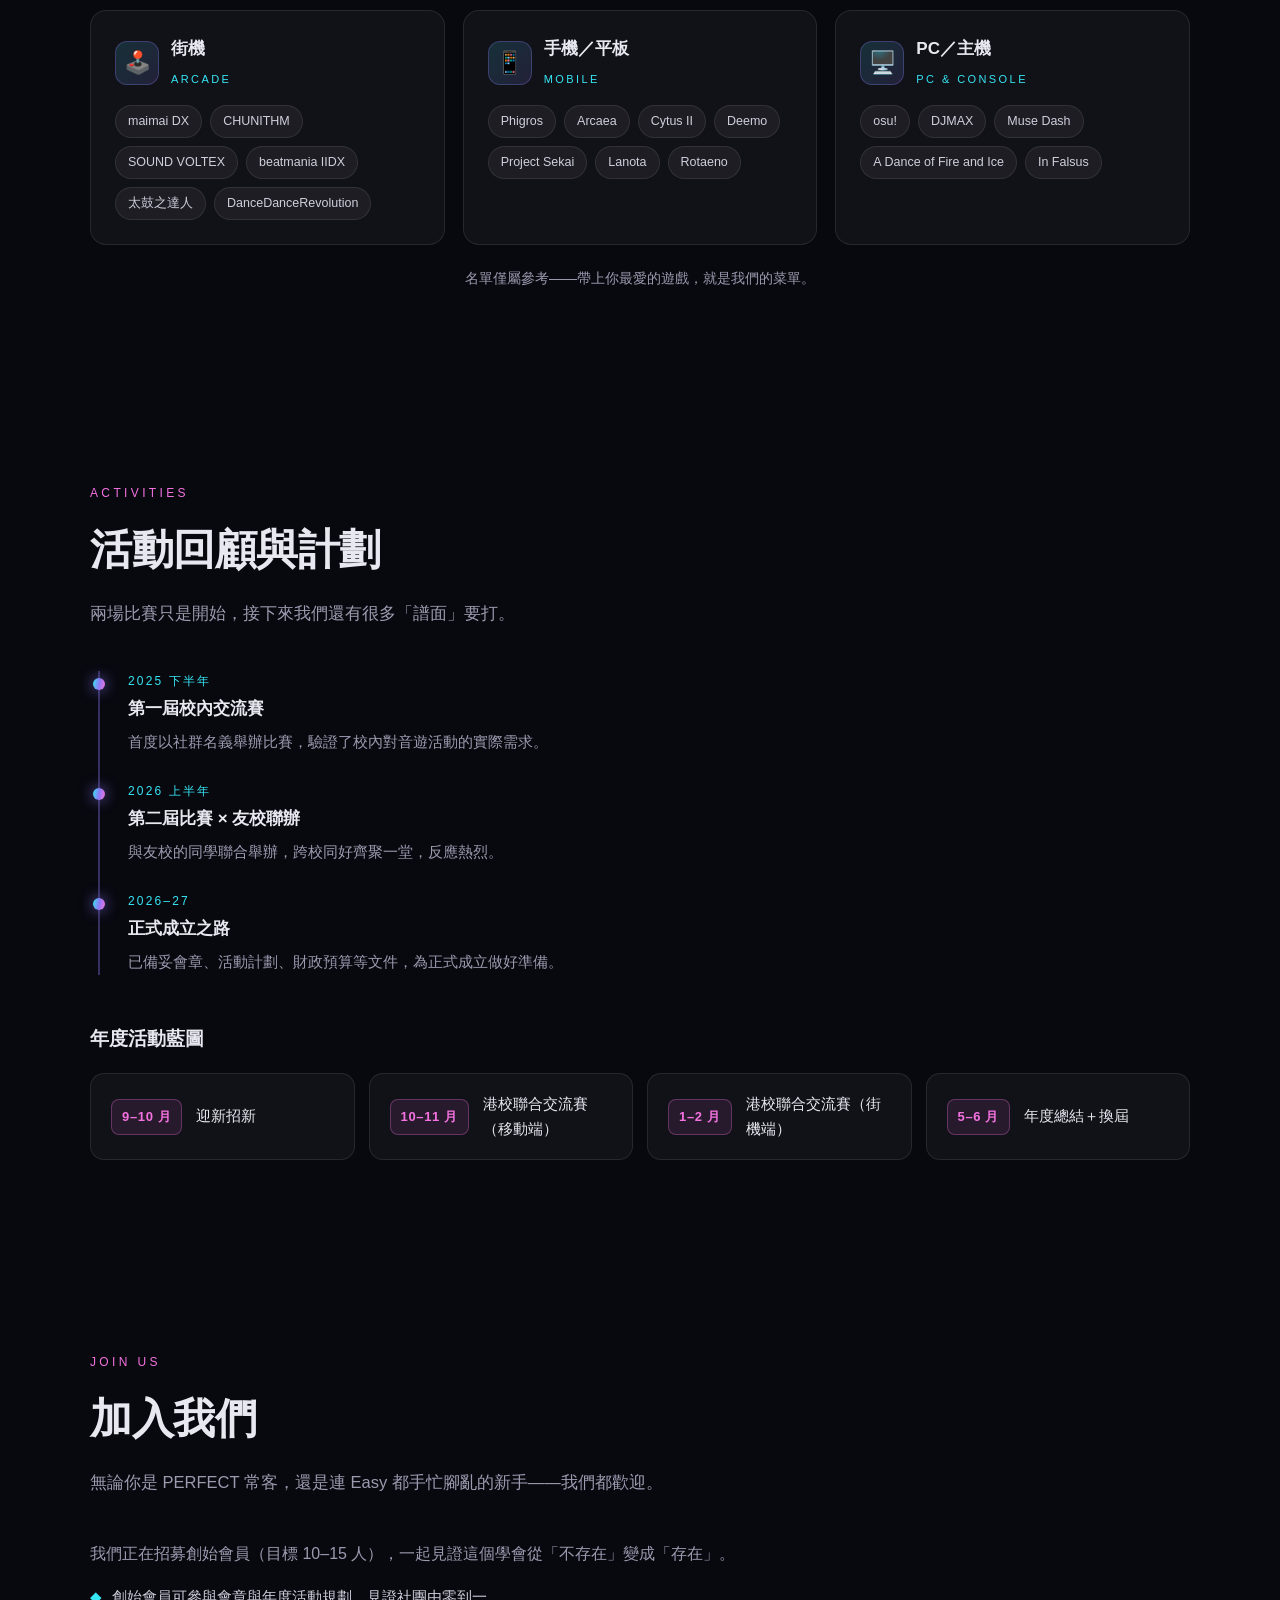
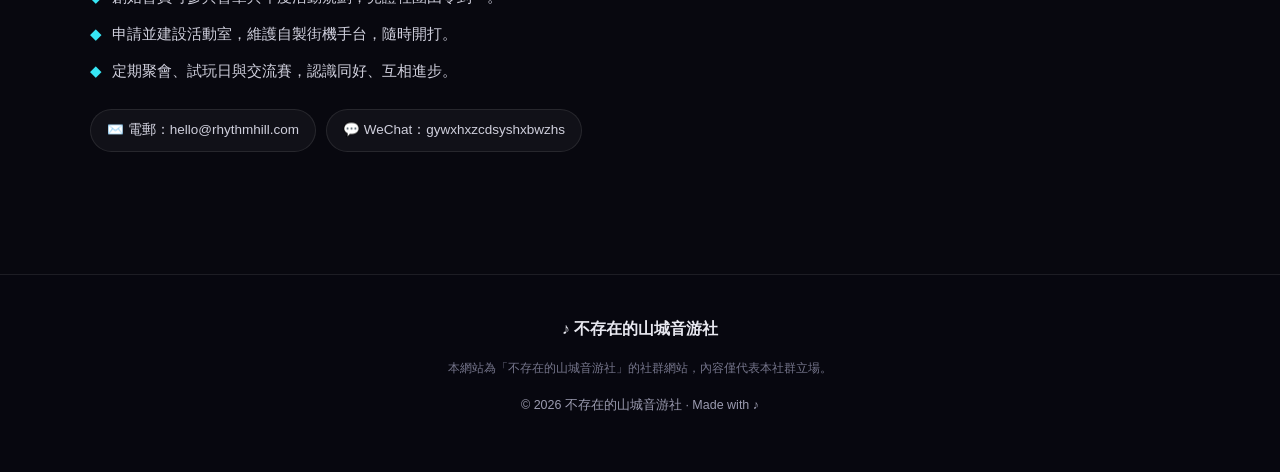
==== commit a741563b: "Add swaying mascot animation video to hero" ====
--- a/index.html
+++ b/index.html
@@ -59,7 +59,10 @@
         </div>
         <div class="oc-wrap reveal" data-delay="240">
           <div class="oc-card">
-            <img src="assets/OC_2.1.1_cutout.webp" alt="山城音游社原創角色吉祥物（透明背景）" width="2048" height="2048">
+            <img class="oc-static" src="assets/OC_2.1.1_cutout.webp" alt="山城音游社原創角色吉祥物（透明背景）" width="2048" height="2048">
+            <video class="oc-video" autoplay loop muted playsinline preload="auto" poster="assets/OC_2.1.1_cutout.webp" aria-label="山城音游社吉祥物搖擺動畫">
+              <source src="assets/摇摆动画_cutout.mp4" type="video/mp4">
+            </video>
           </div>
           <span class="oc-badge">★ ORIGINAL CHARACTER</span>
         </div>
--- a/styles.css
+++ b/styles.css
@@ -180,12 +180,34 @@
 }
 
 .hero-title {
+  position: relative;
   font-size: clamp(44px, 9vw, 96px);
   line-height: 1.05;
   font-weight: 900;
   letter-spacing: -0.025em;
   font-optical-sizing: auto;
   margin-bottom: 18px;
+}
+
+.hero-title::before {
+  content: "";
+  position: absolute;
+  inset: 10% 2%;
+  background: radial-gradient(closest-side, rgba(139, 124, 246, .4), transparent 72%);
+  filter: blur(22px);
+  opacity: .55;
+  animation: titleGlow 4.5s ease-in-out infinite;
+  pointer-events: none;
+}
+
+.hero-title > span {
+  position: relative;
+  z-index: 1;
+}
+
+@keyframes titleGlow {
+  0%, 100% { opacity: .35; }
+  50% { opacity: .85; }
 }
 
 .hero-title .strike {
@@ -443,6 +465,15 @@
   height: auto;
   filter: drop-shadow(0 24px 44px rgba(139, 124, 246, .35));
   animation: mascotFloat 4.8s ease-in-out infinite;
+}
+
+.oc-video {
+  position: absolute;
+  inset: 0;
+  width: 100%;
+  height: 100%;
+  object-fit: cover;
+  mix-blend-mode: screen;
 }
 
 @keyframes mascotFloat {
@@ -468,7 +499,7 @@
 .msg-stack {
   grid-area: msgs;
   position: static;
-  width: clamp(240px, 28vw, 360px);
+  width: clamp(220px, 25vw, 340px);
   justify-self: start;
   z-index: 3;
   display: flex;
@@ -496,7 +527,7 @@
   width: 100%;
   height: auto;
   filter: drop-shadow(0 12px 24px rgba(0, 0, 0, .35));
-  animation: msgFloat 5s ease-in-out 1600ms infinite;
+  animation: msgFloat 4.5s ease-in-out 1600ms infinite;
 }
 
 @keyframes msgDropIn {
@@ -506,8 +537,8 @@
 }
 
 @keyframes msgFloat {
-  0%, 100% { transform: translateY(0); }
-  50% { transform: translateY(-8px); }
+  0%, 100% { transform: translateY(0) scale(1); }
+  50% { transform: translateY(-9px) scale(1.02); }
 }
 
 /* ---------------- Games ---------------- */
@@ -900,13 +931,13 @@
     top: 16px;
     left: 20px;
     grid-area: auto;
-    width: clamp(280px, 32vw, 380px);
-    gap: 20px;
+    width: clamp(220px, 26vw, 340px);
+    gap: 14px;
   }
 }
 
 @media (min-width: 1901px) and (max-width: 2164px) {
-  .msg-stack { width: 240px; }
+  .msg-stack { width: 260px; }
 }
 
 @media (prefers-reduced-motion: reduce) {
@@ -921,8 +952,10 @@
   .marquee-track { animation: none; }
   .combo-pop { animation: comboFade 200ms ease-out forwards; }
   .oc-card img { animation: none; }
+  .oc-card video { display: none; }
   .msg-item { animation: none; }
   .msg-item img { animation: none; }
+  .hero-title::before { animation: none; opacity: .5; }
   .msg-item:hover { transform: none; }
 
   .btn:hover,
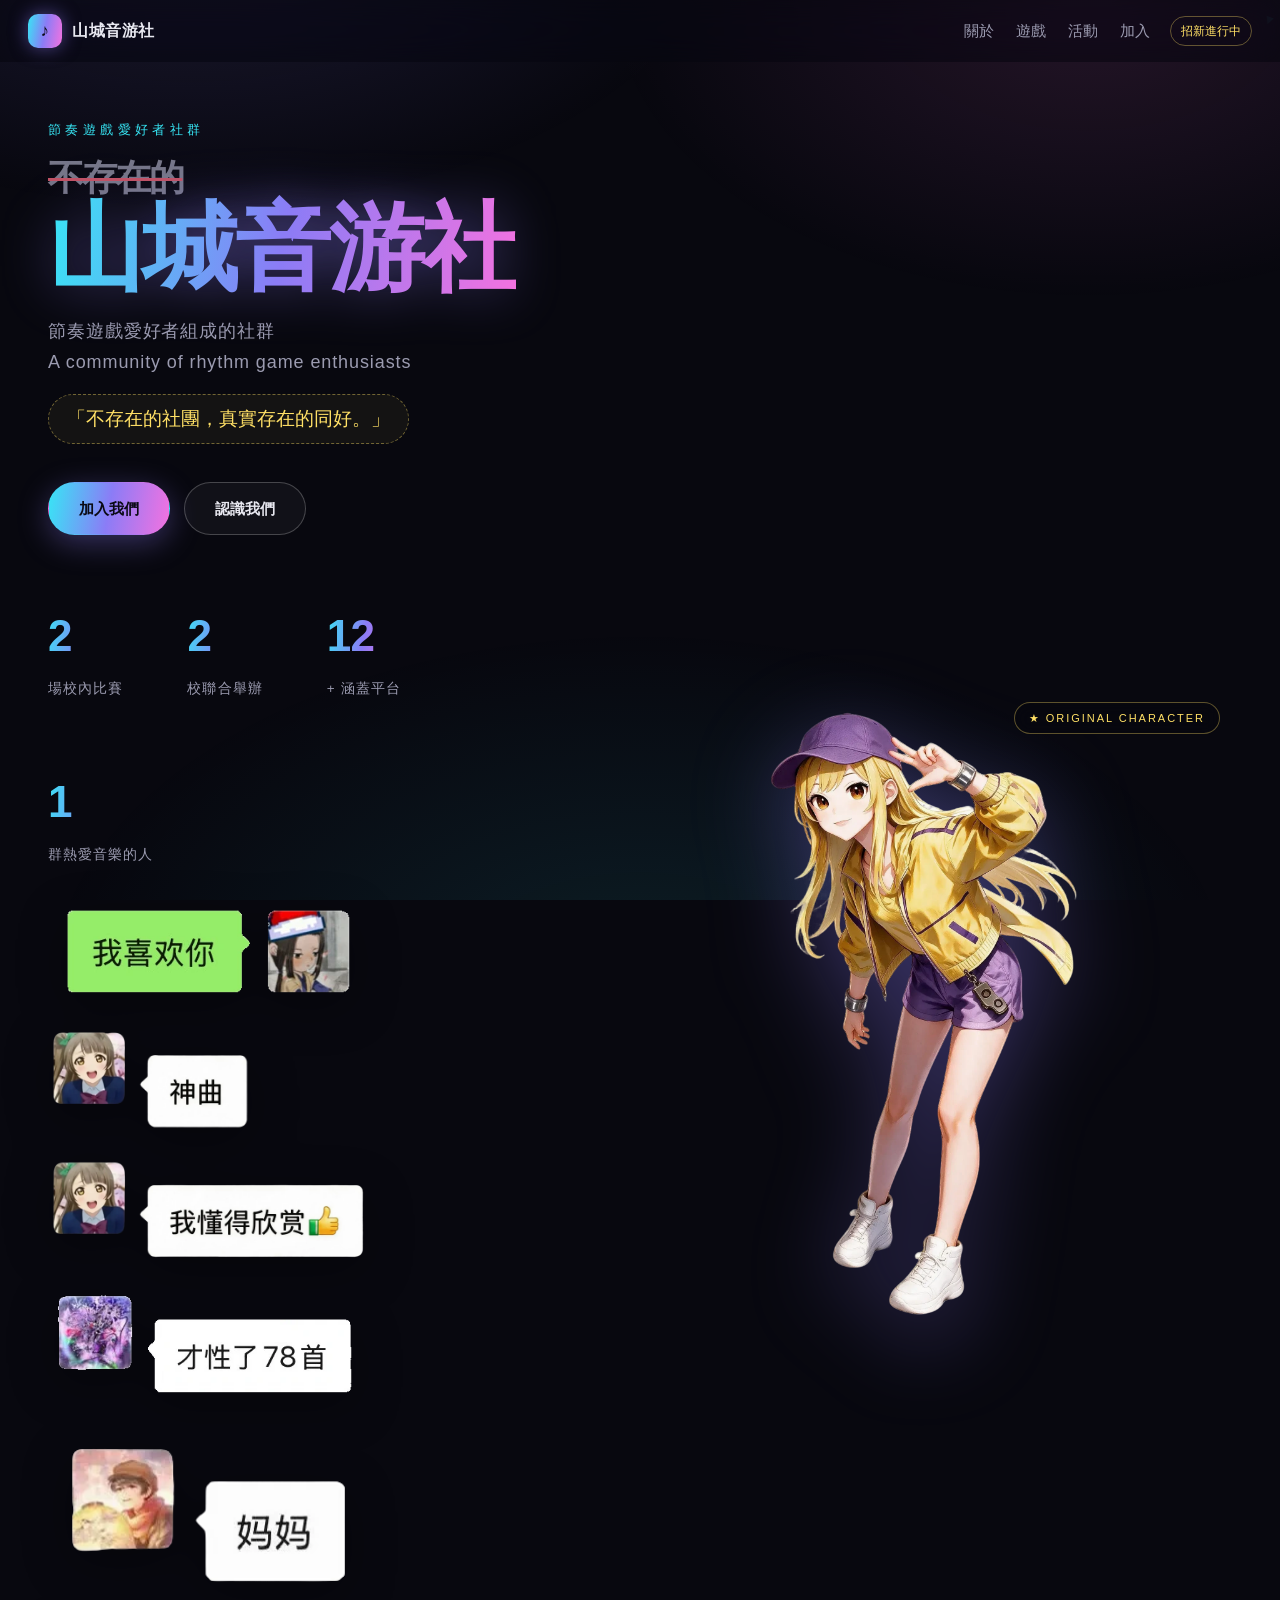
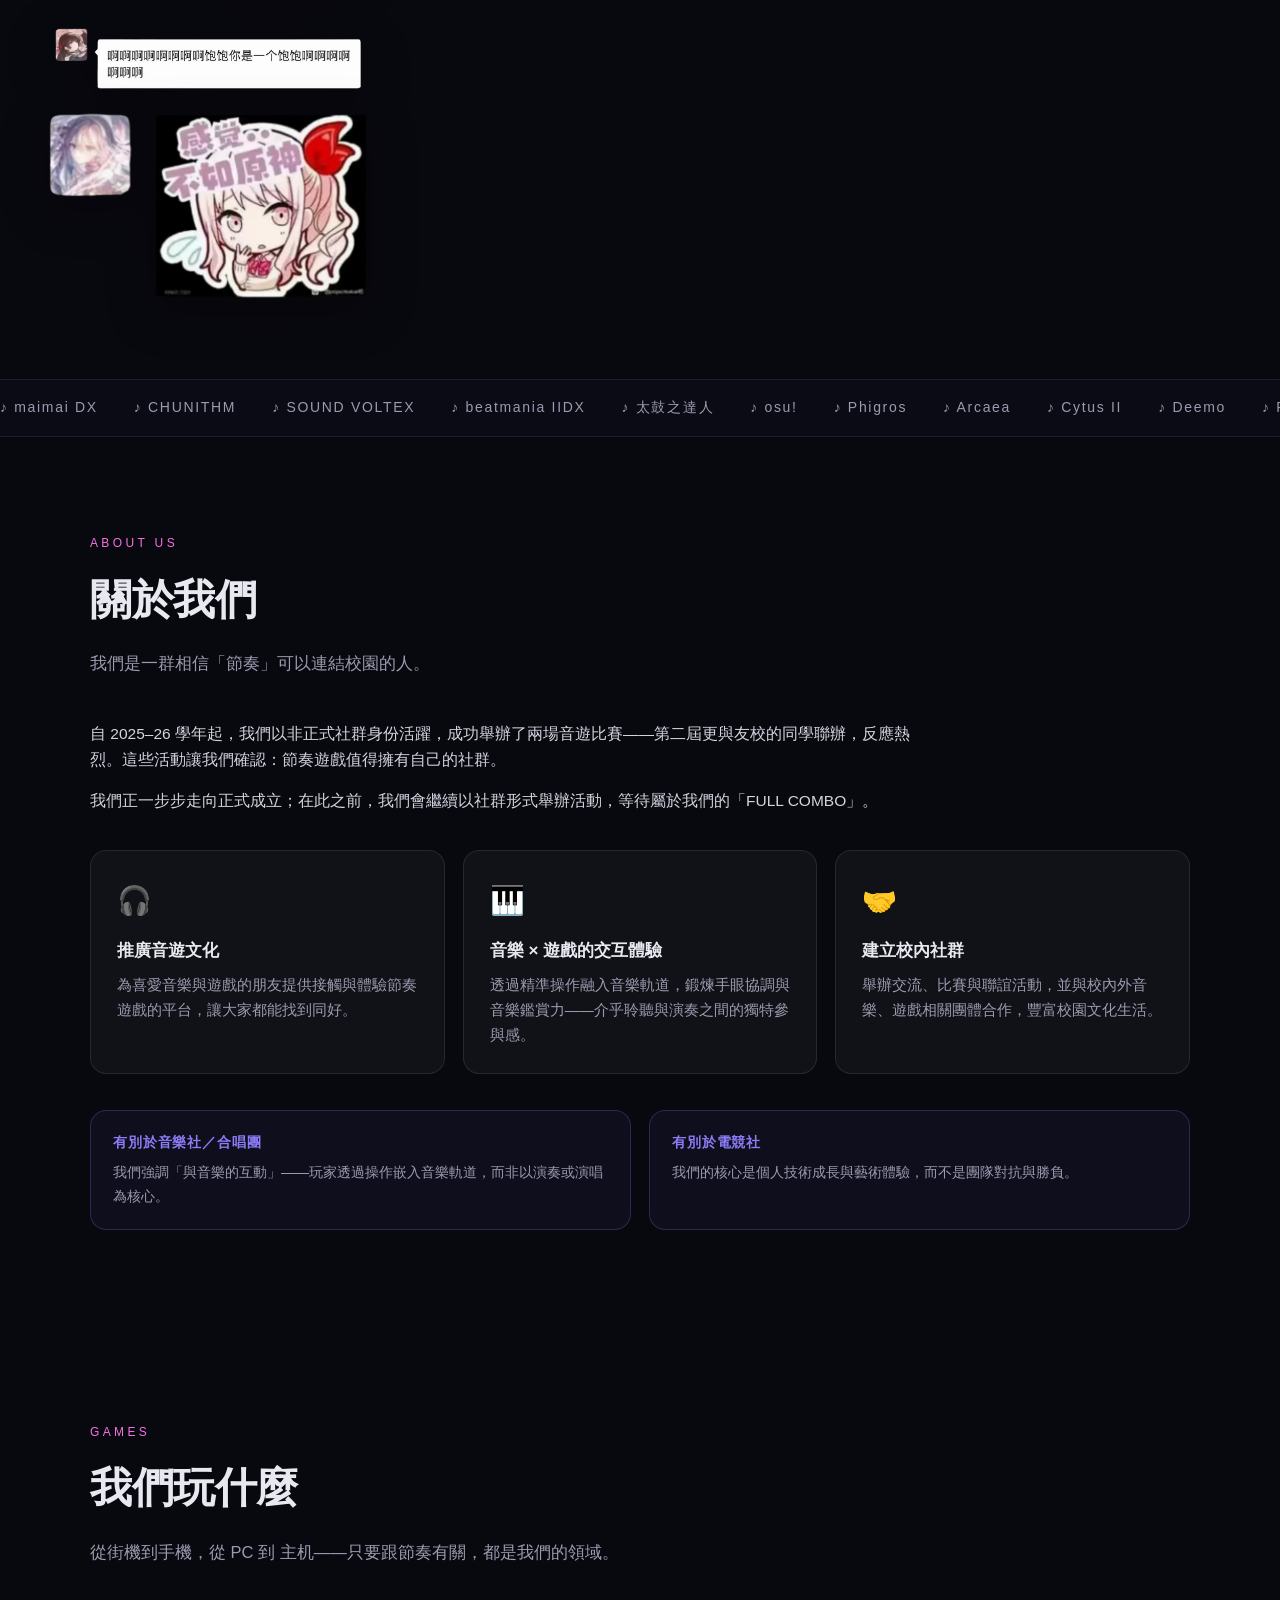
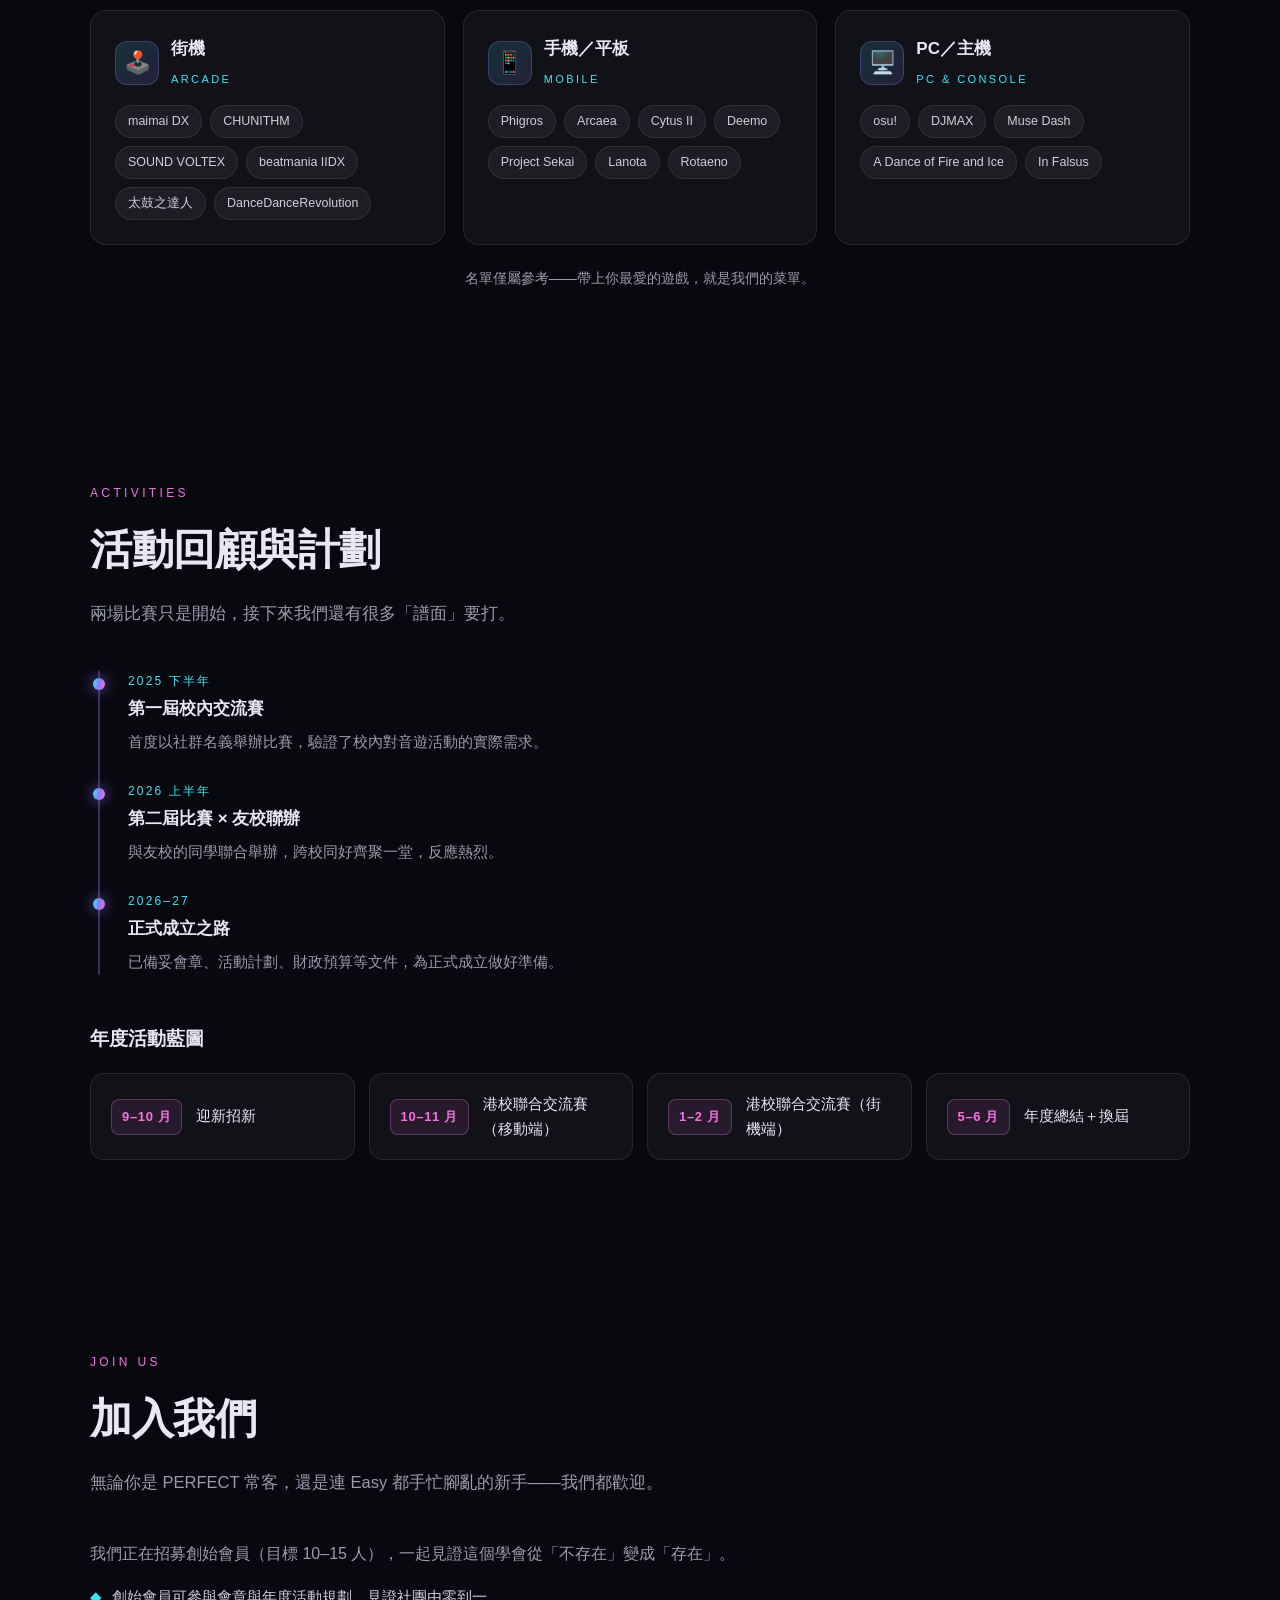
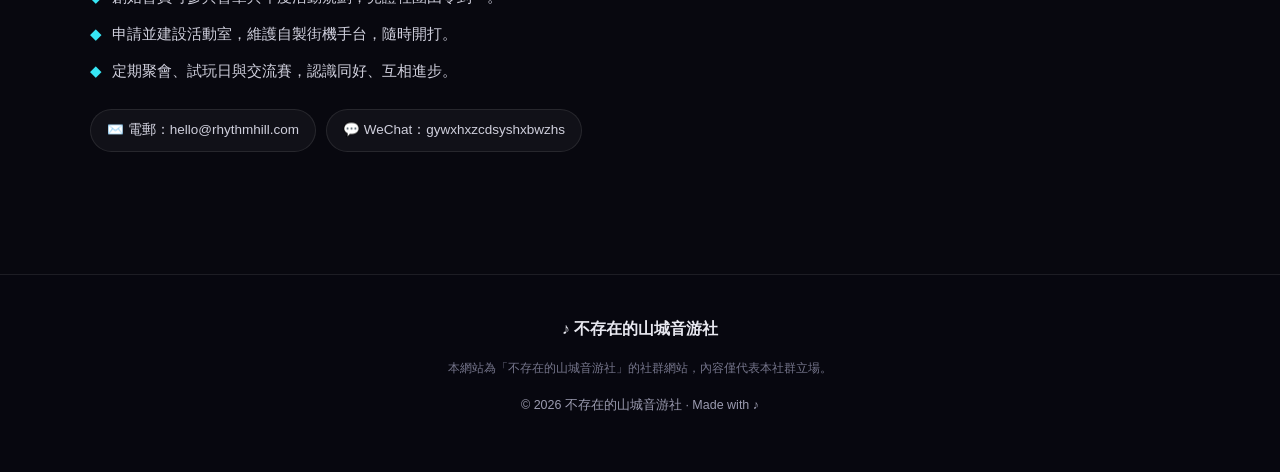
==== commit 4d6aab7c: "Revert "Add swaying mascot animation video to hero" This reverts commit a741563b18966136dee5fee08799" ====
--- a/index.html
+++ b/index.html
@@ -59,10 +59,7 @@
         </div>
         <div class="oc-wrap reveal" data-delay="240">
           <div class="oc-card">
-            <img class="oc-static" src="assets/OC_2.1.1_cutout.webp" alt="山城音游社原創角色吉祥物（透明背景）" width="2048" height="2048">
-            <video class="oc-video" autoplay loop muted playsinline preload="auto" poster="assets/OC_2.1.1_cutout.webp" aria-label="山城音游社吉祥物搖擺動畫">
-              <source src="assets/摇摆动画_cutout.mp4" type="video/mp4">
-            </video>
+            <img src="assets/OC_2.1.1_cutout.webp" alt="山城音游社原創角色吉祥物（透明背景）" width="2048" height="2048">
           </div>
           <span class="oc-badge">★ ORIGINAL CHARACTER</span>
         </div>
--- a/styles.css
+++ b/styles.css
@@ -467,15 +467,6 @@
   animation: mascotFloat 4.8s ease-in-out infinite;
 }
 
-.oc-video {
-  position: absolute;
-  inset: 0;
-  width: 100%;
-  height: 100%;
-  object-fit: cover;
-  mix-blend-mode: screen;
-}
-
 @keyframes mascotFloat {
   0%, 100% { transform: translateY(0); }
   50% { transform: translateY(-9px); }
@@ -952,7 +943,6 @@
   .marquee-track { animation: none; }
   .combo-pop { animation: comboFade 200ms ease-out forwards; }
   .oc-card img { animation: none; }
-  .oc-card video { display: none; }
   .msg-item { animation: none; }
   .msg-item img { animation: none; }
   .hero-title::before { animation: none; opacity: .5; }
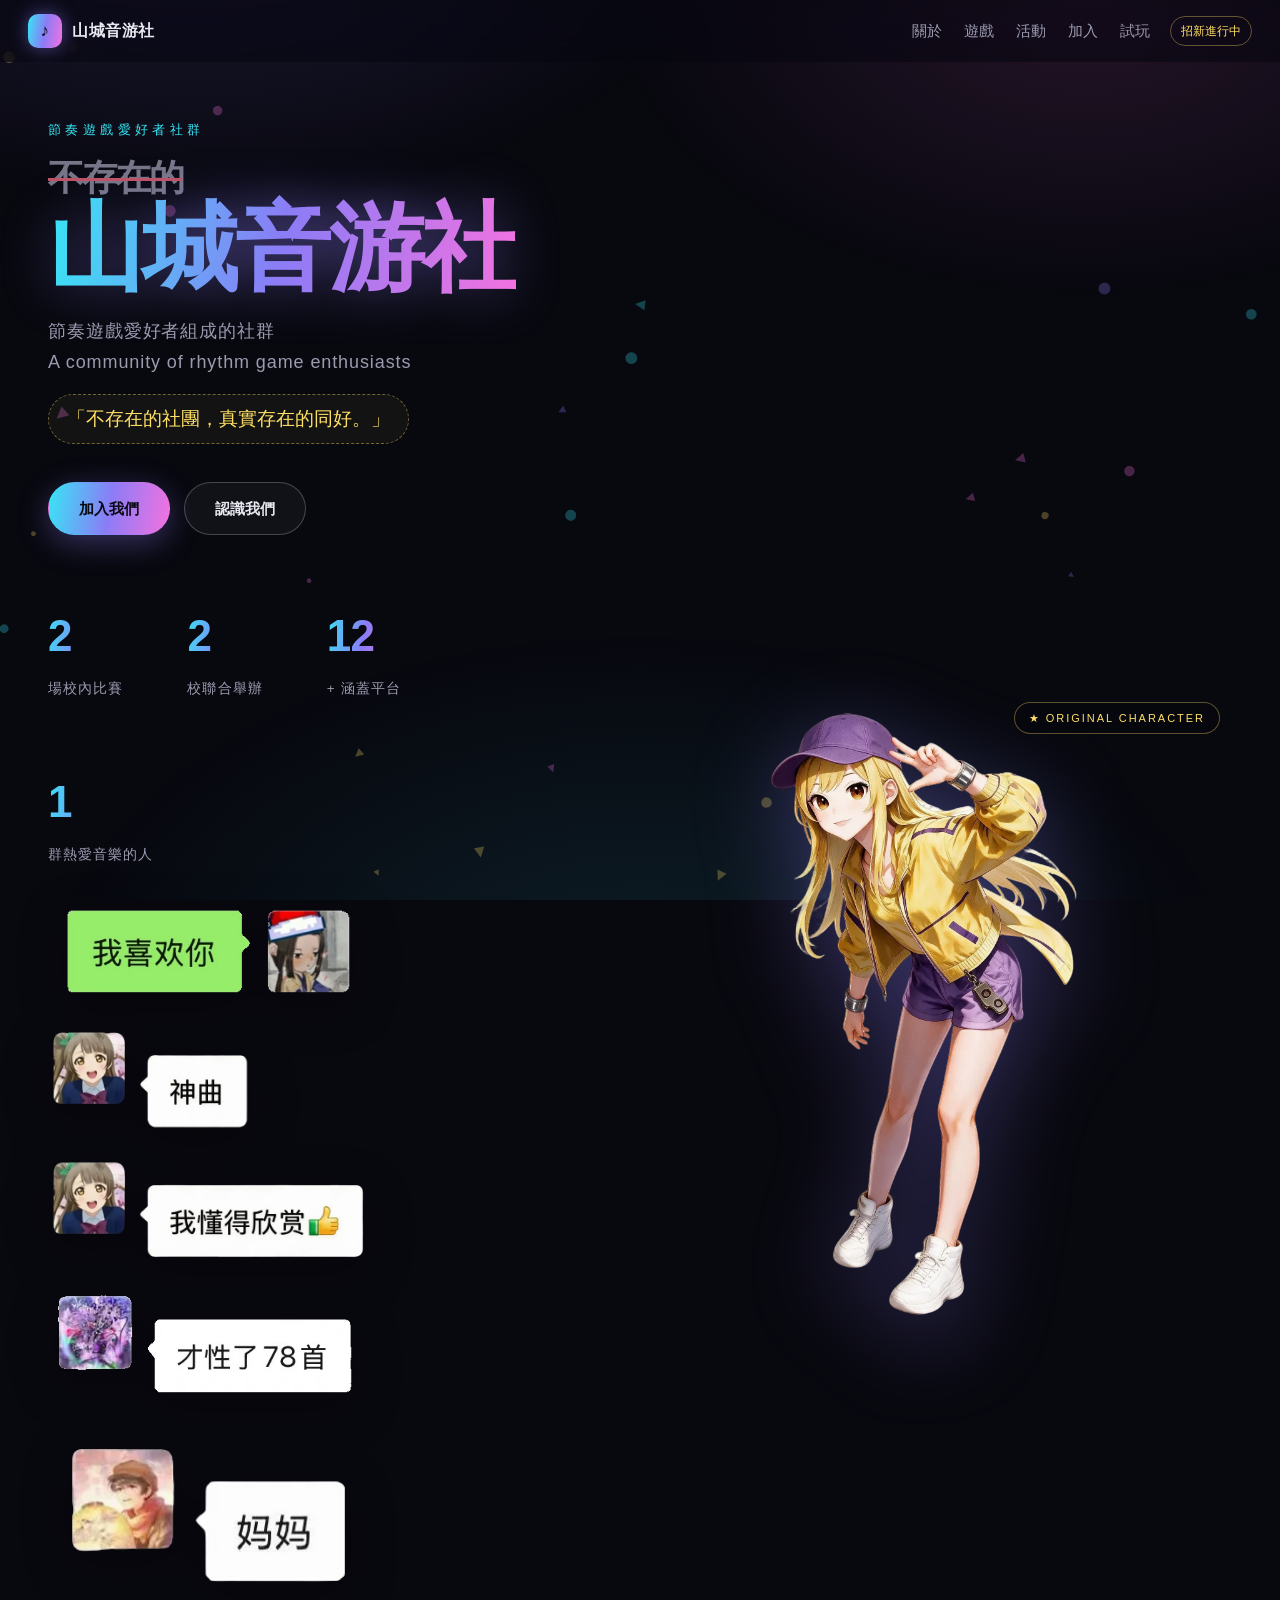
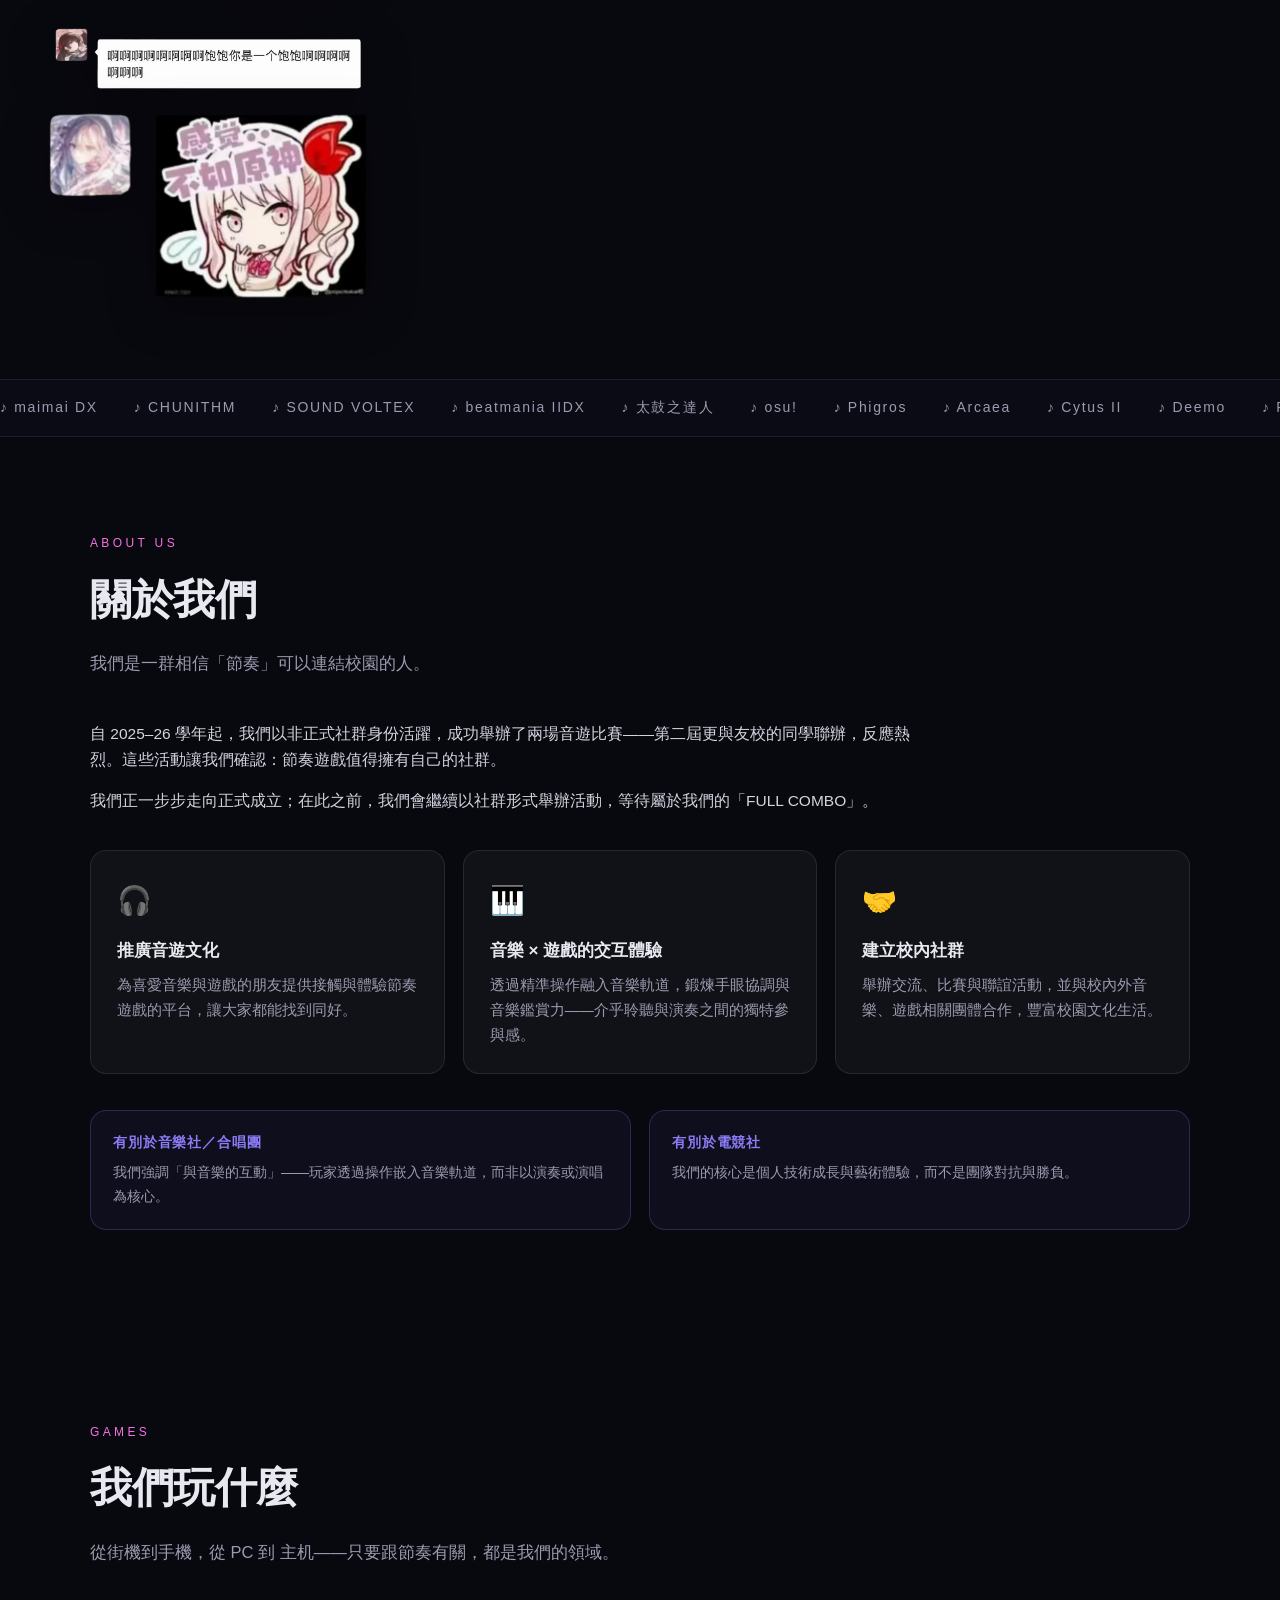
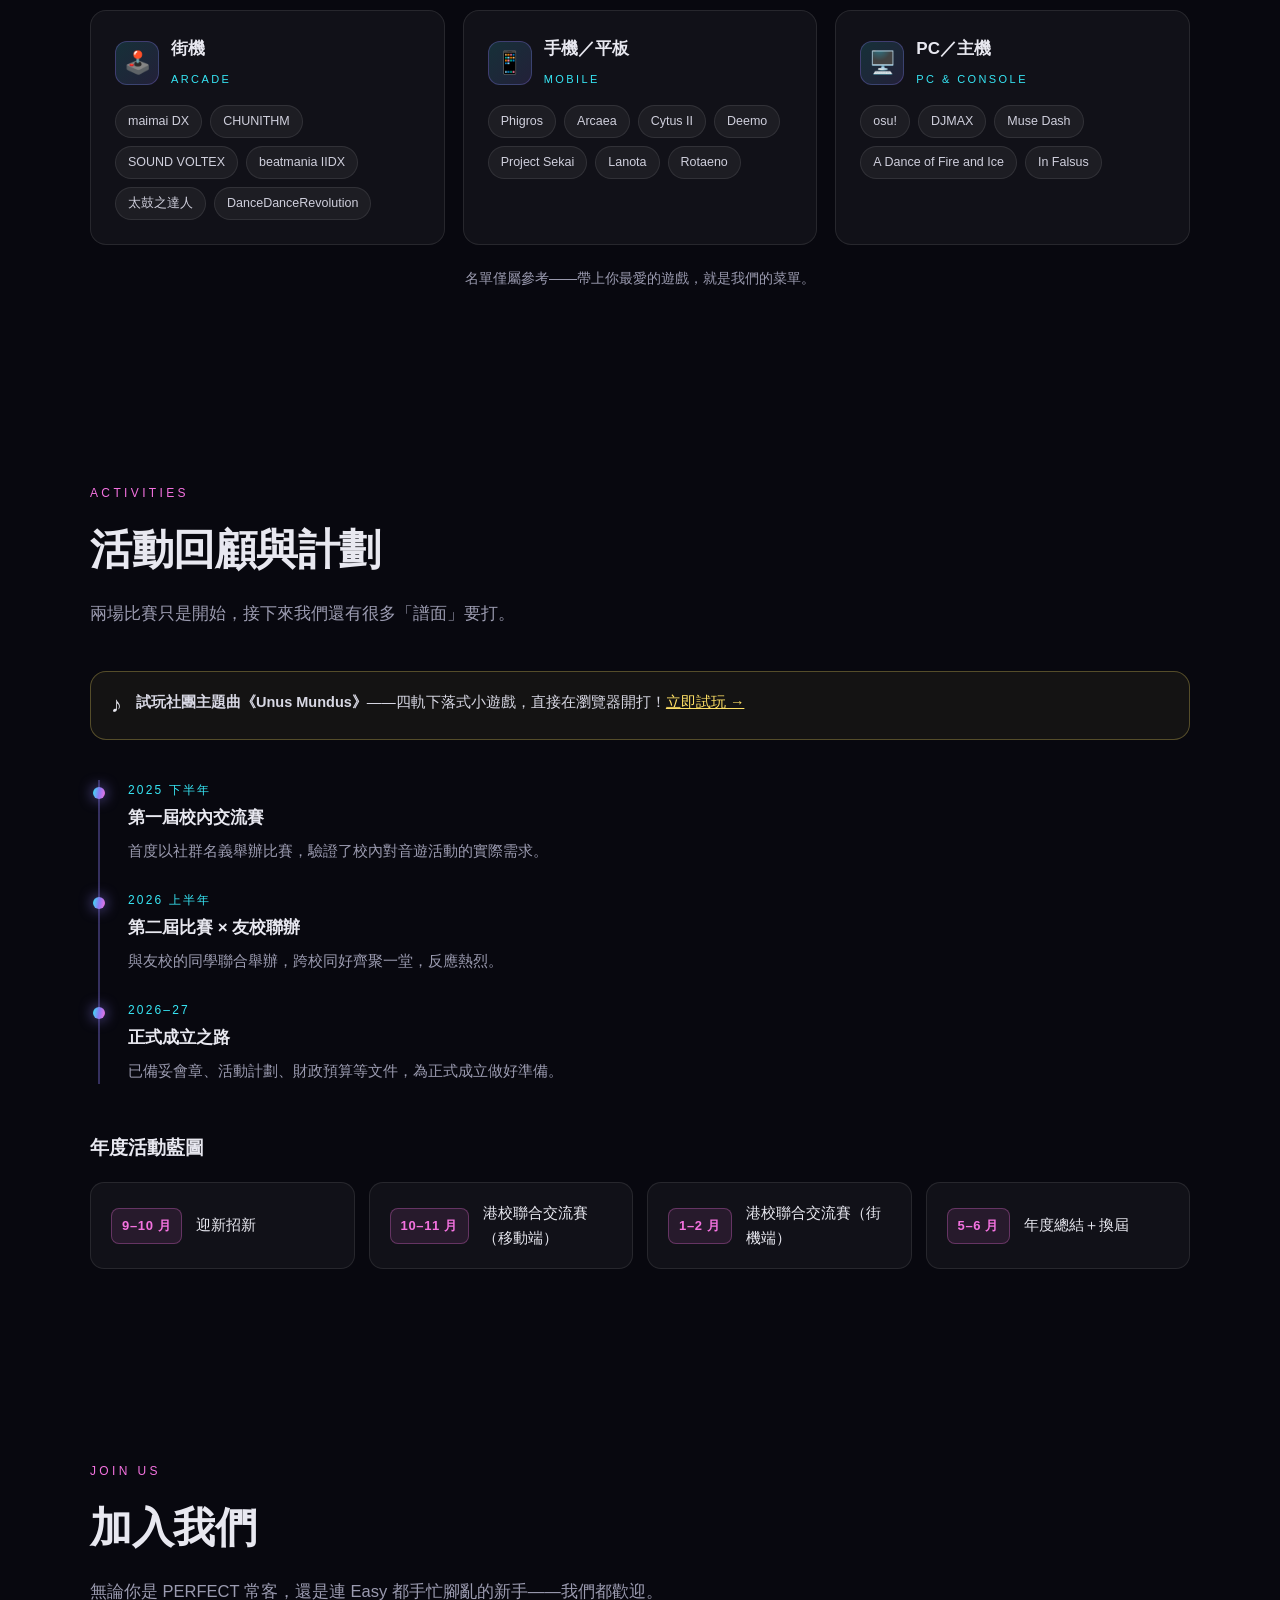
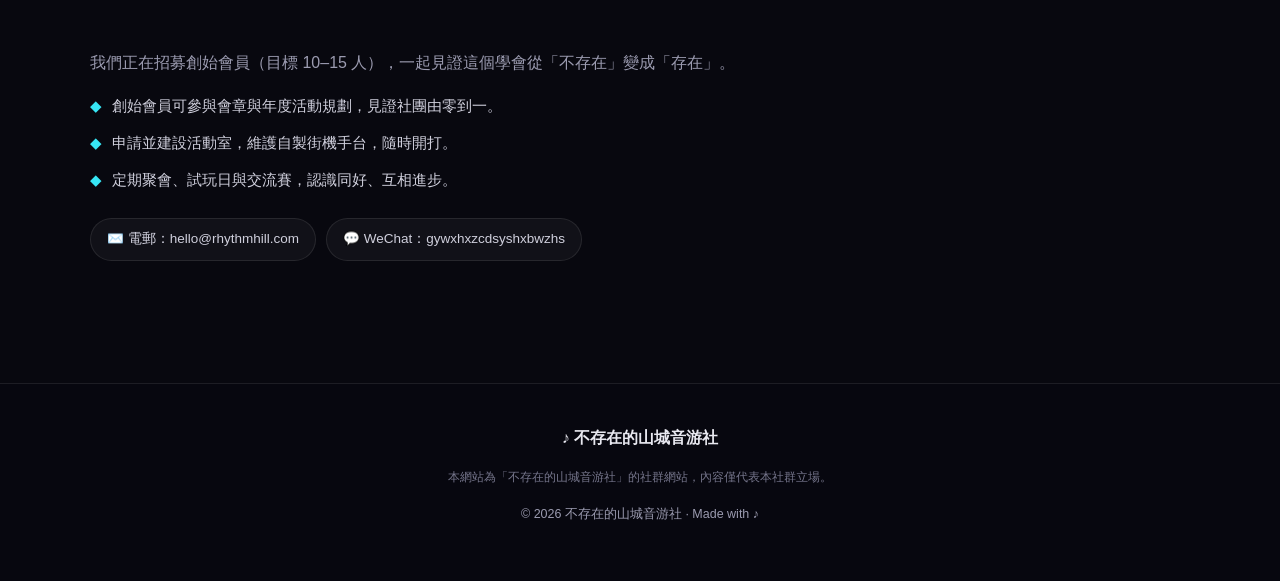
==== commit 2a4f12c4: "feat: add playable demo for Unus Mundus with scoring and leaderboard functionality - Created play.ht" ====
--- a/index.html
+++ b/index.html
@@ -22,6 +22,7 @@
       <a href="#games">遊戲</a>
       <a href="#activities">活動</a>
       <a href="#join">加入</a>
+      <a href="play.html">試玩</a>
     </nav>
     <span class="nav-pill">招新進行中</span>
   </header>
@@ -191,6 +192,11 @@
         <h2 class="title reveal">活動回顧與計劃</h2>
         <p class="lead reveal">兩場比賽只是開始，接下來我們還有很多「譜面」要打。</p>
 
+        <div class="callout reveal">
+          <span class="ico">♪</span>
+          <p><strong>試玩社團主題曲《Unus Mundus》</strong>——四軌下落式小遊戲，直接在瀏覽器開打！<a href="play.html">立即試玩 →</a></p>
+        </div>
+
         <div class="timeline">
           <div class="tl-item reveal">
             <div class="tl-time">2025 下半年</div>
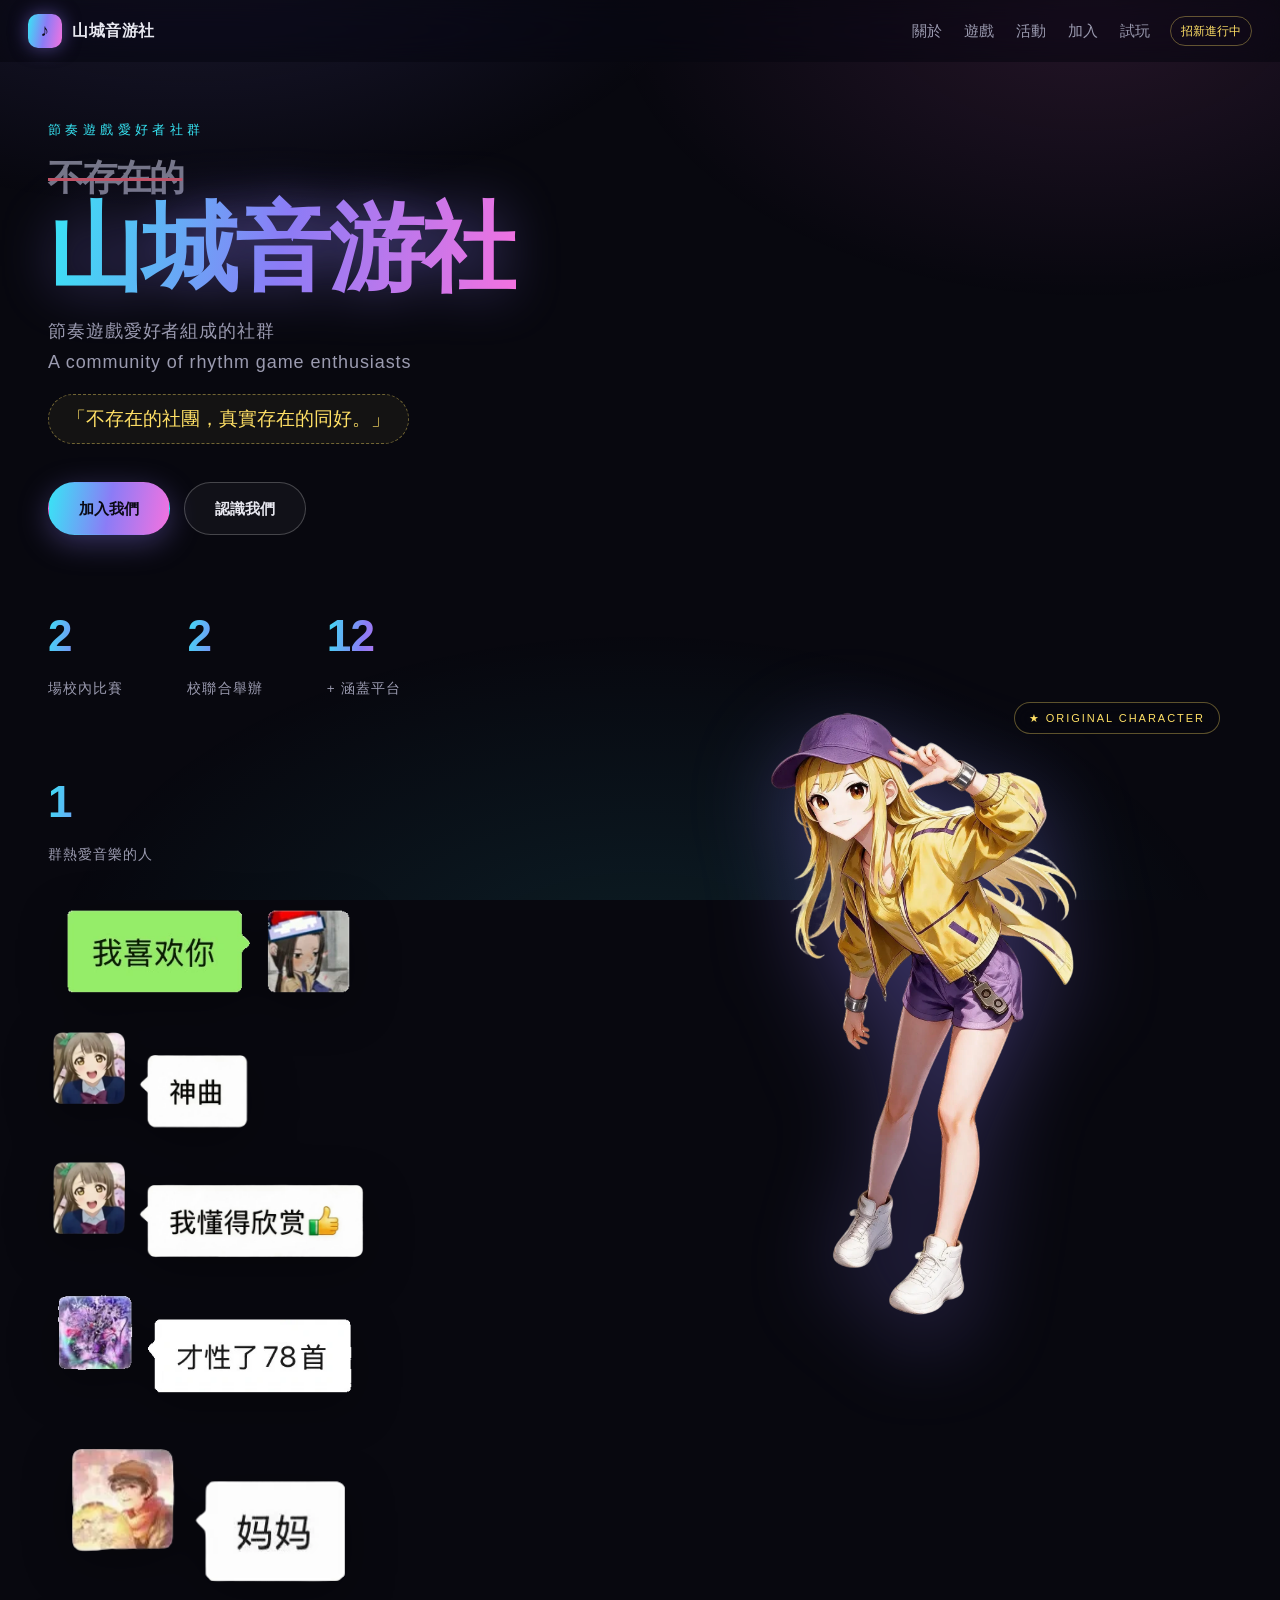
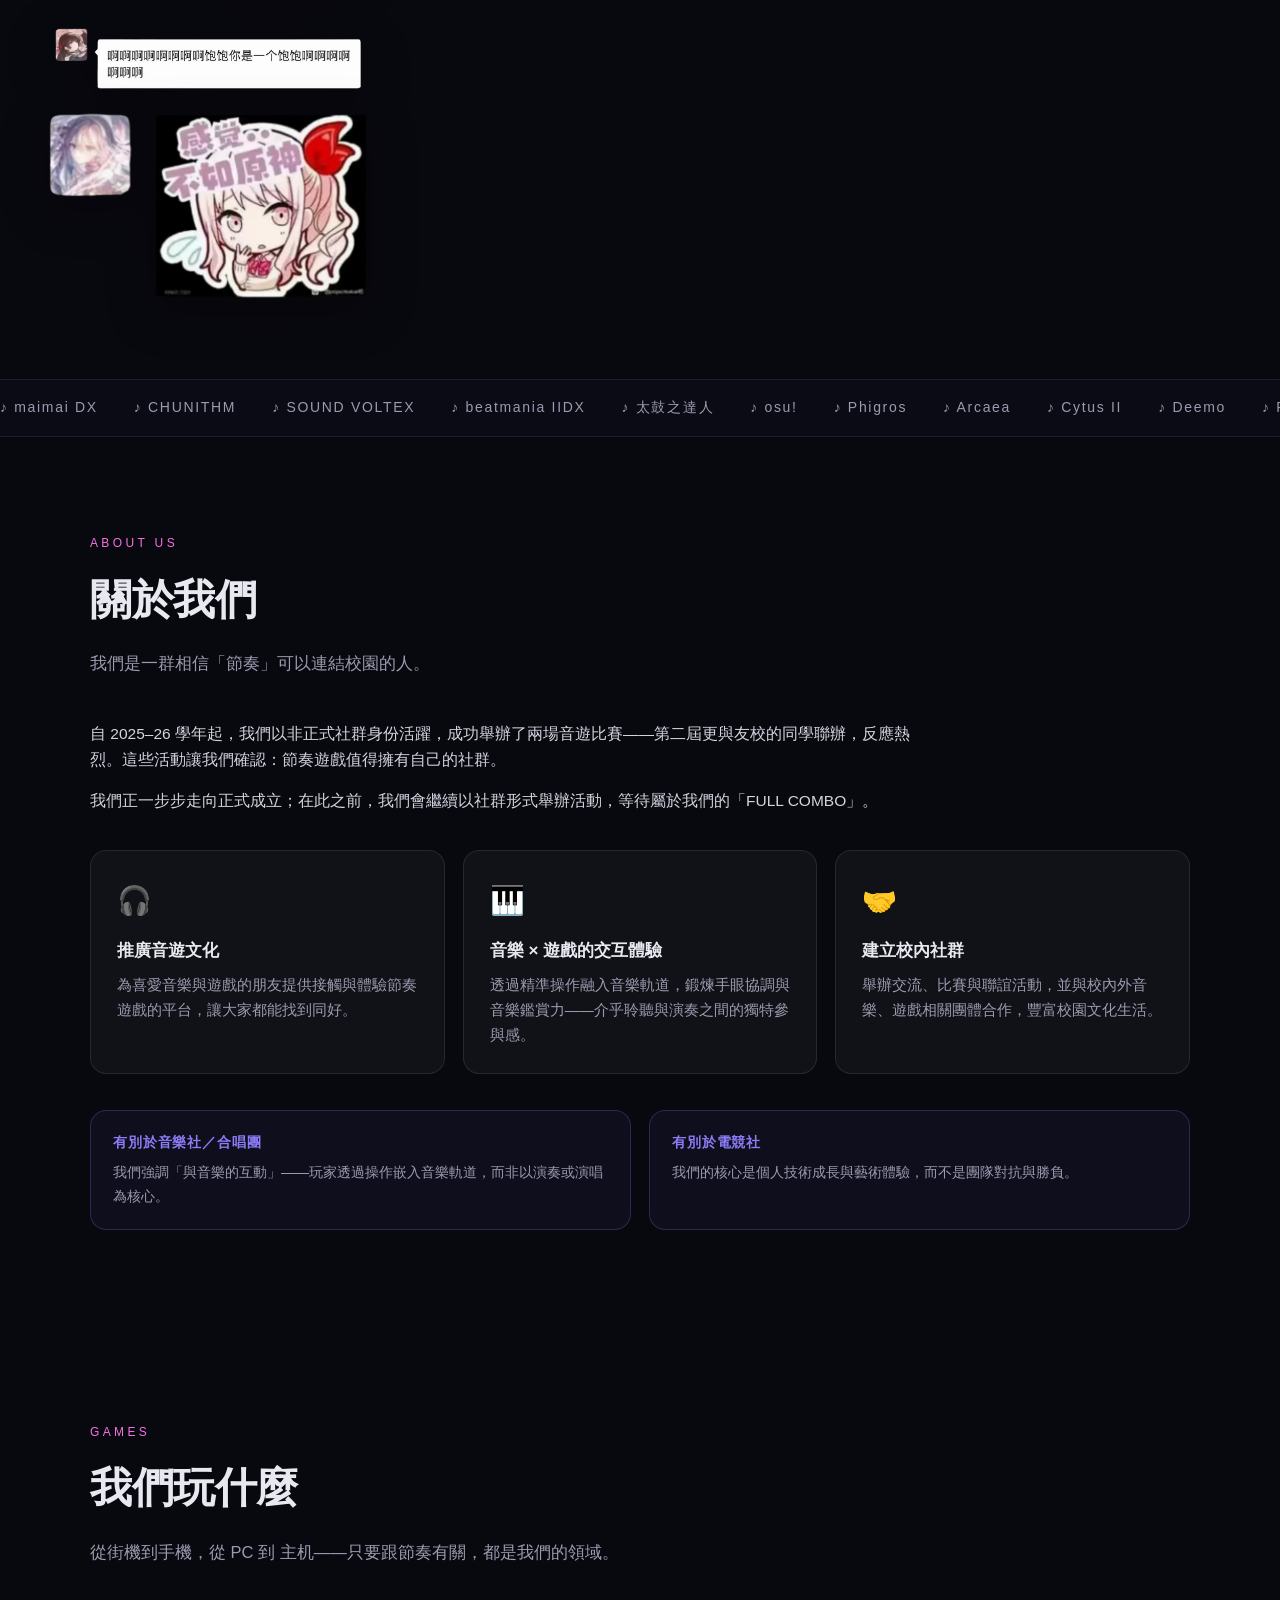
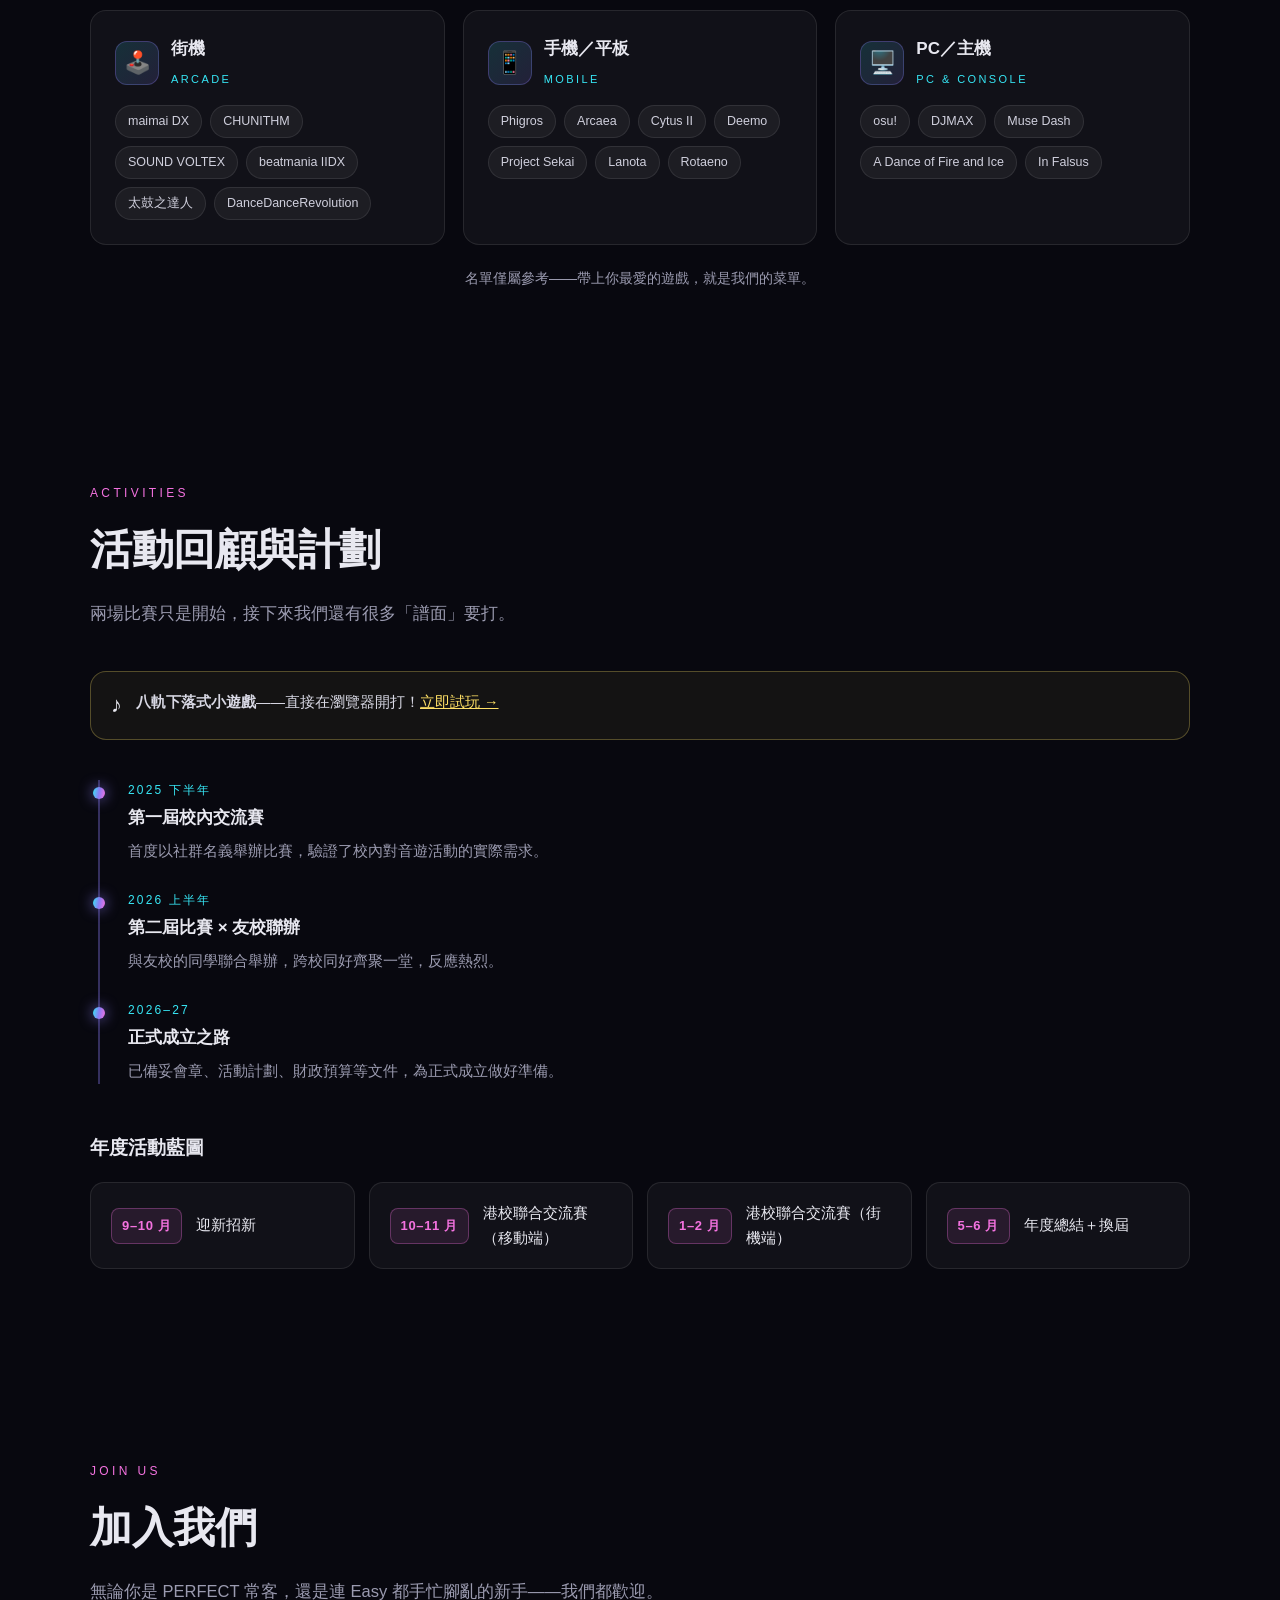
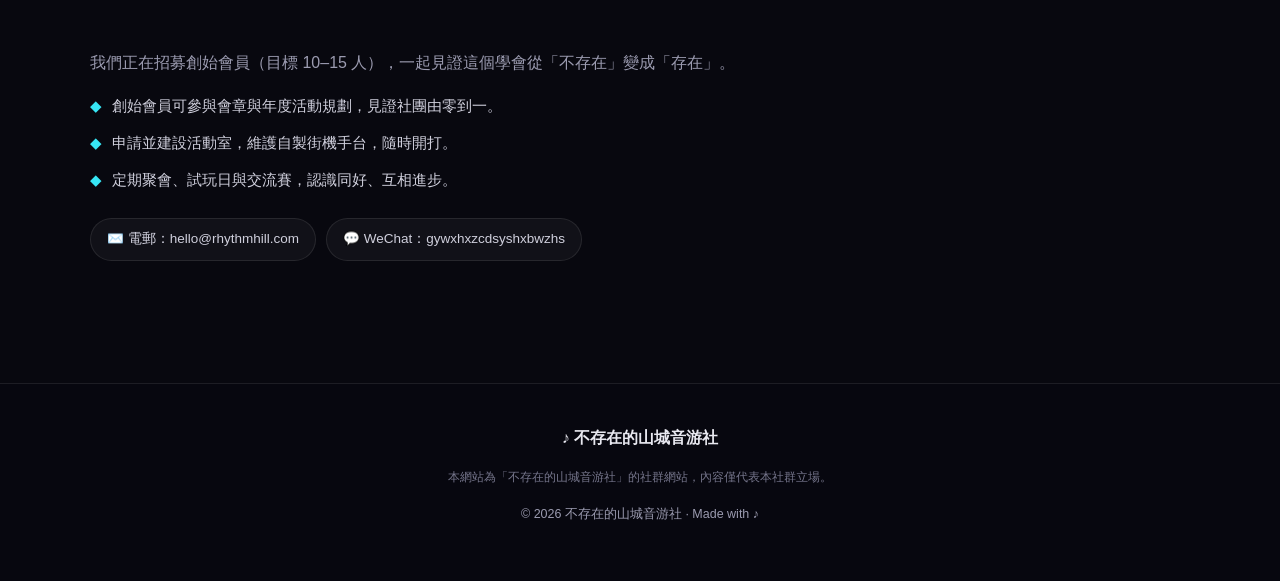
==== commit fc14fd4b: "feat: 更新試玩頁面，修改遊戲描述及音樂檔案" ====
--- a/index.html
+++ b/index.html
@@ -194,7 +194,7 @@
 
         <div class="callout reveal">
           <span class="ico">♪</span>
-          <p><strong>試玩社團主題曲《Unus Mundus》</strong>——四軌下落式小遊戲，直接在瀏覽器開打！<a href="play.html">立即試玩 →</a></p>
+          <p><strong>八軌下落式小遊戲</strong>——直接在瀏覽器開打！<a href="play.html">立即試玩 →</a></p>
         </div>
 
         <div class="timeline">
